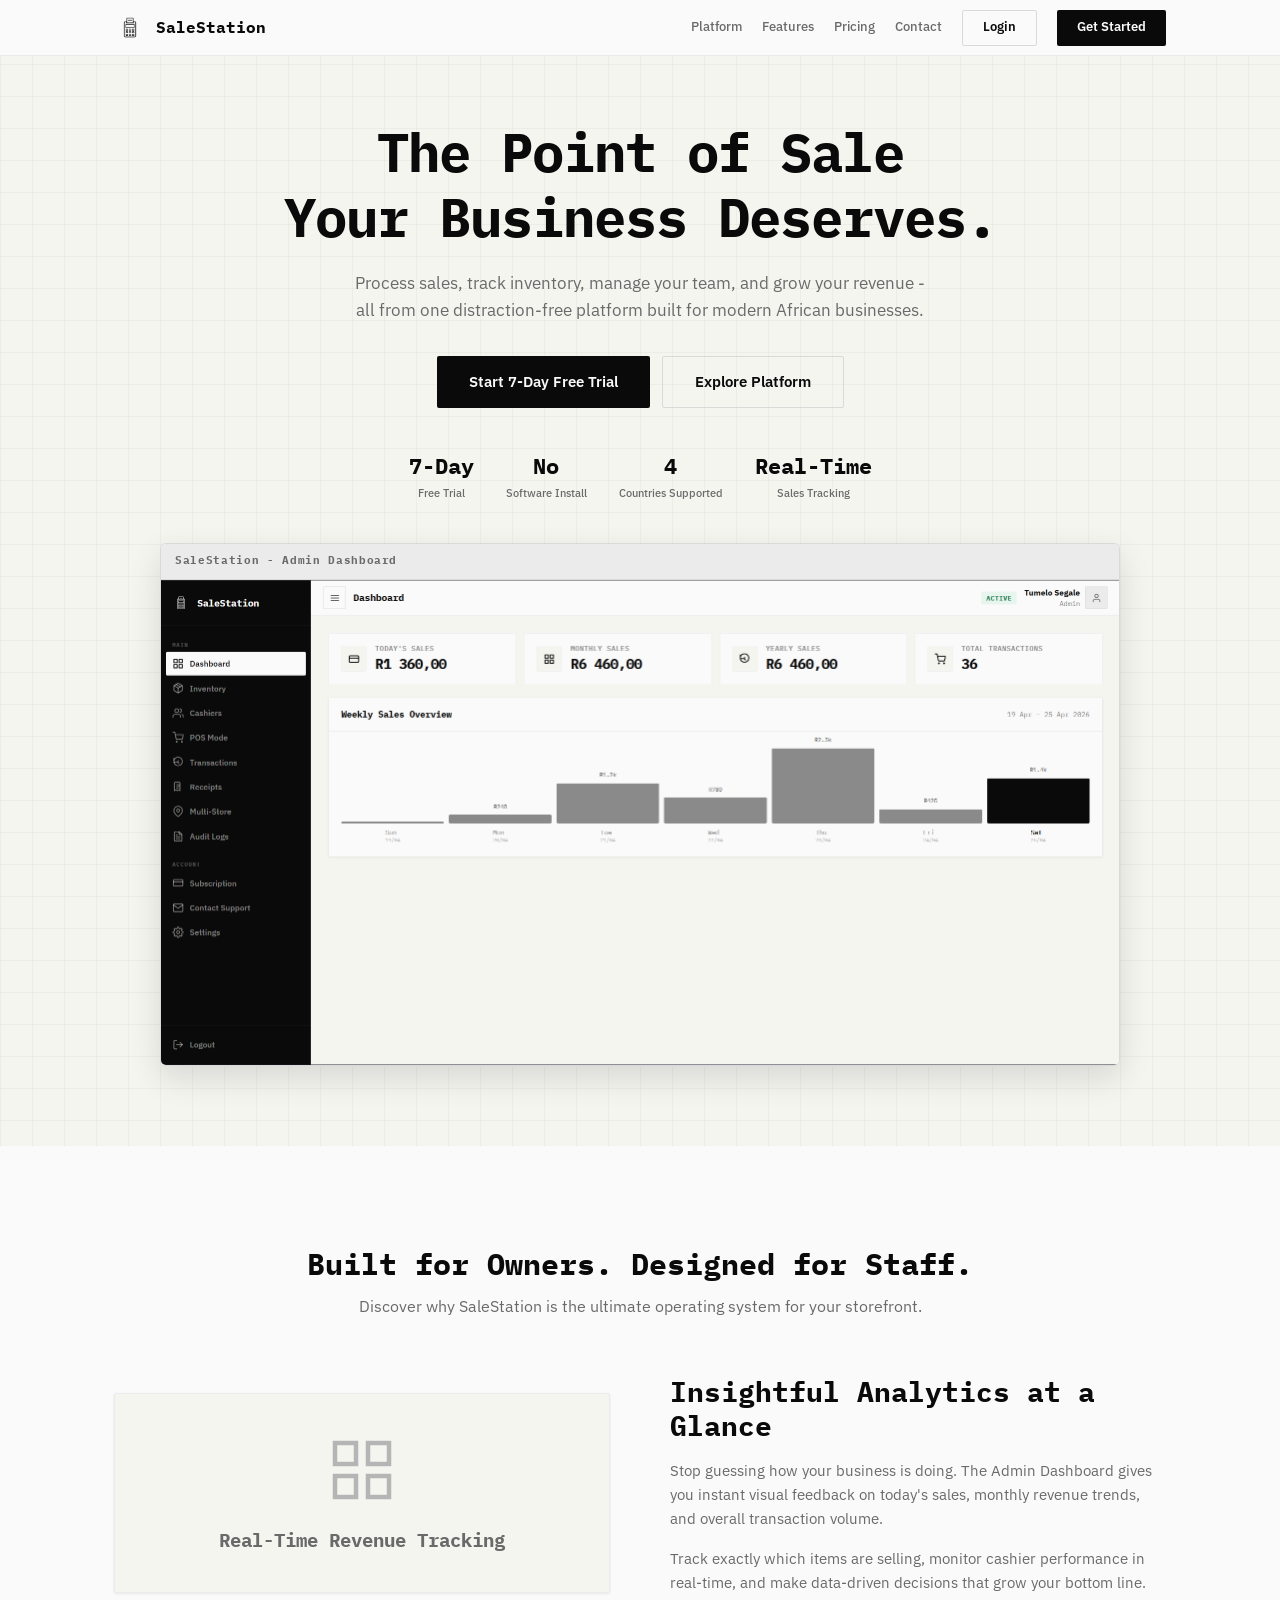
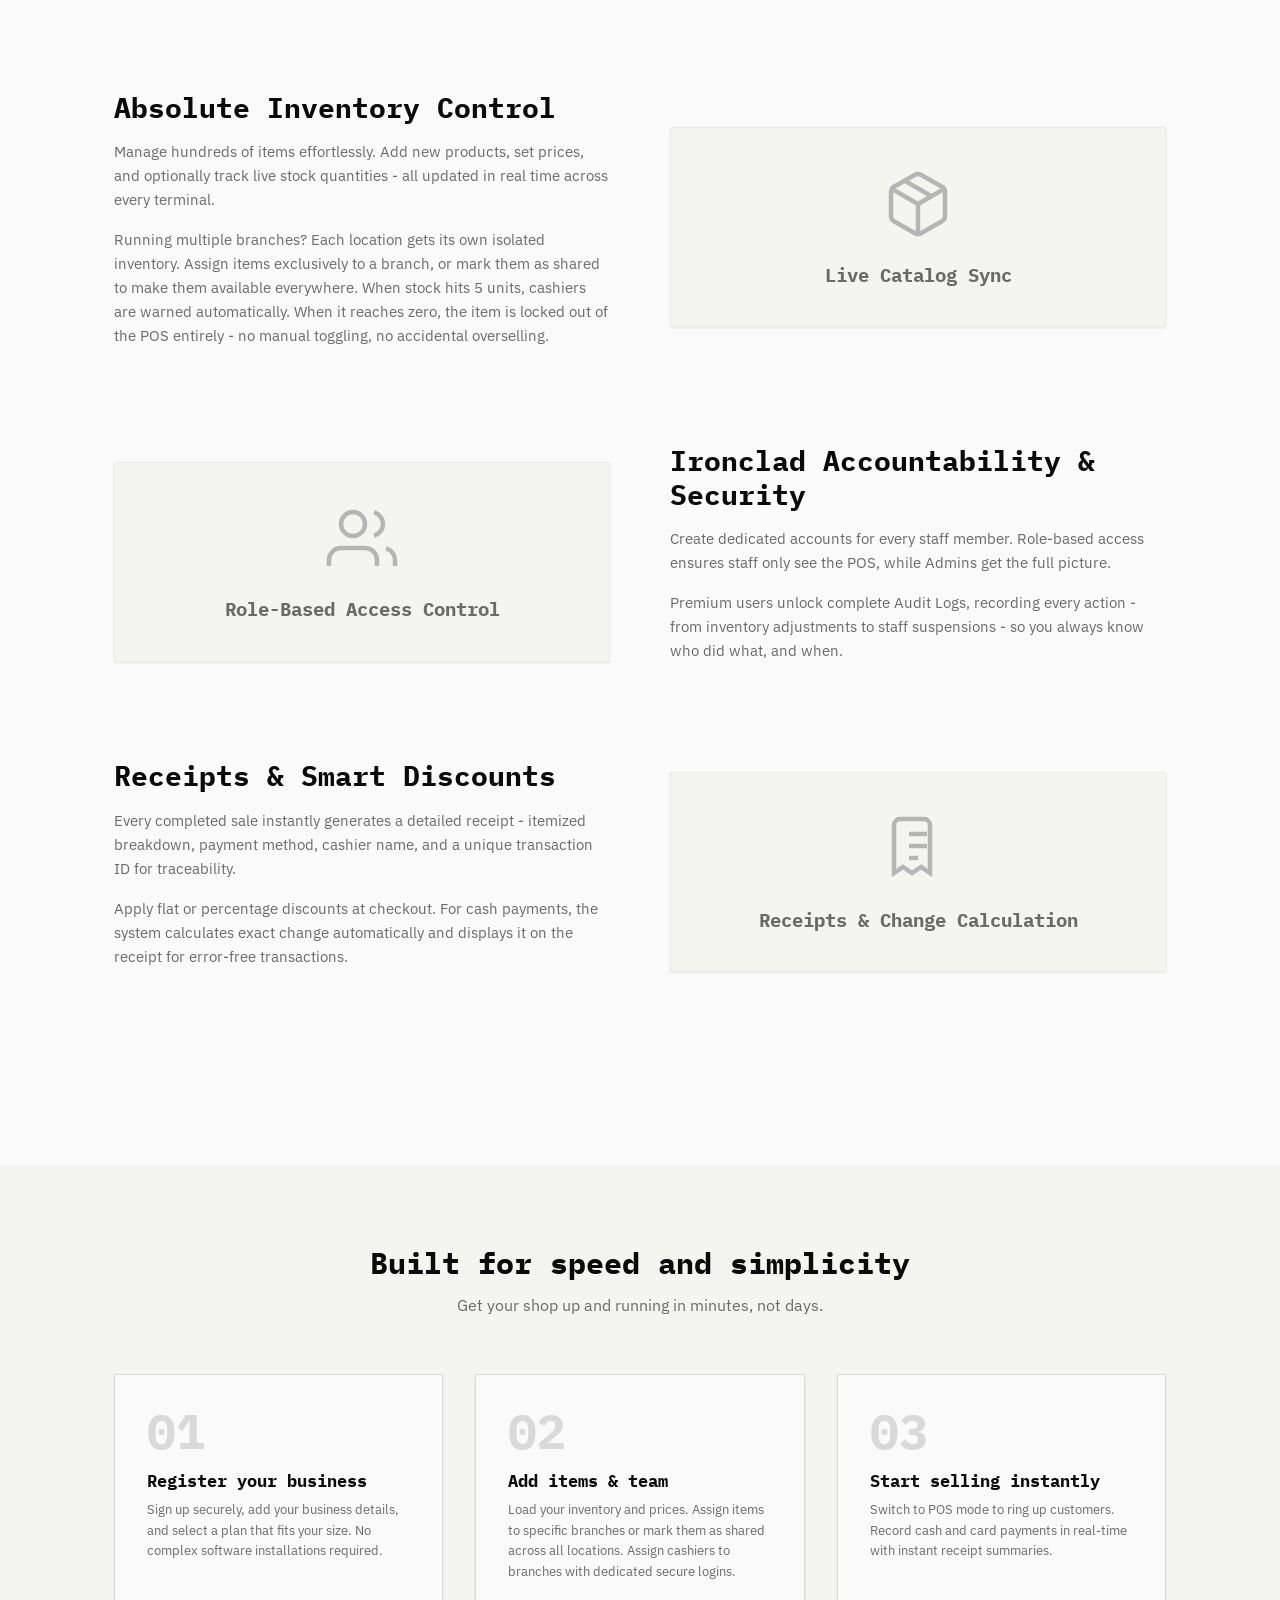
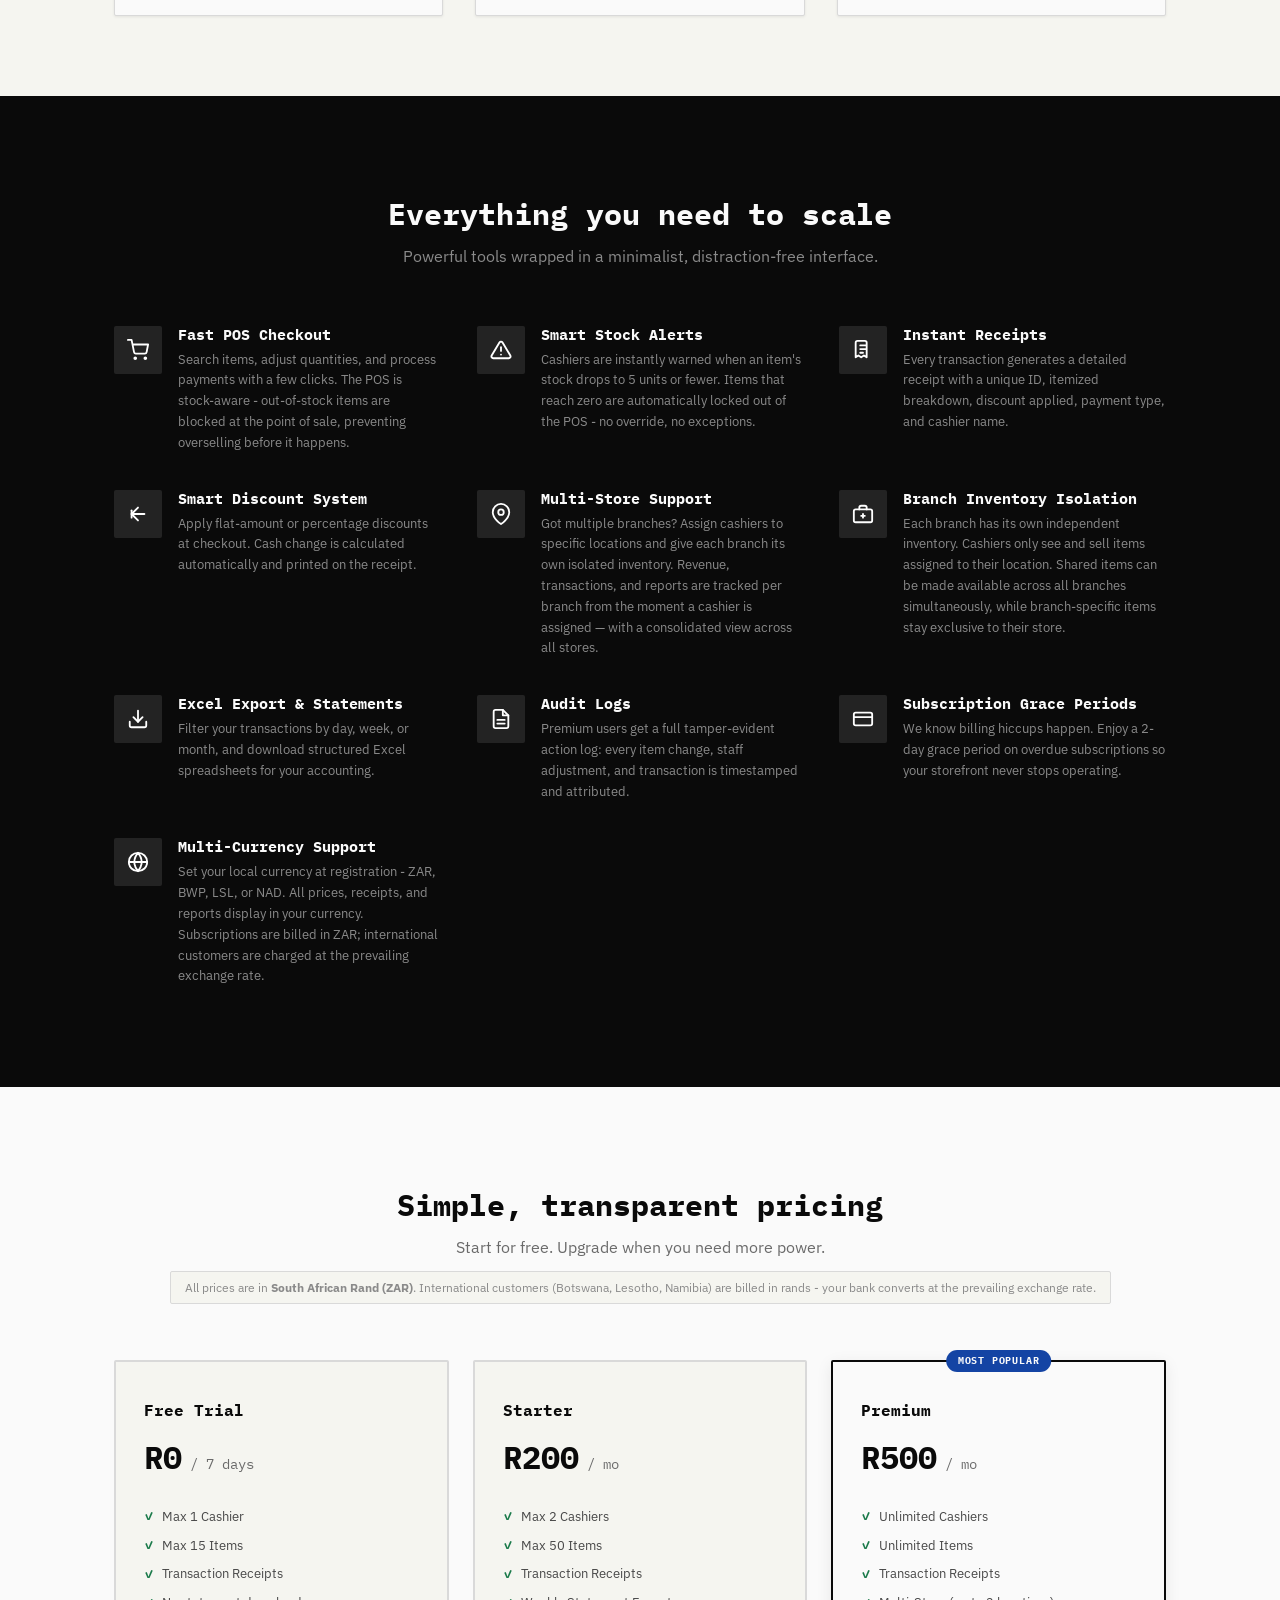
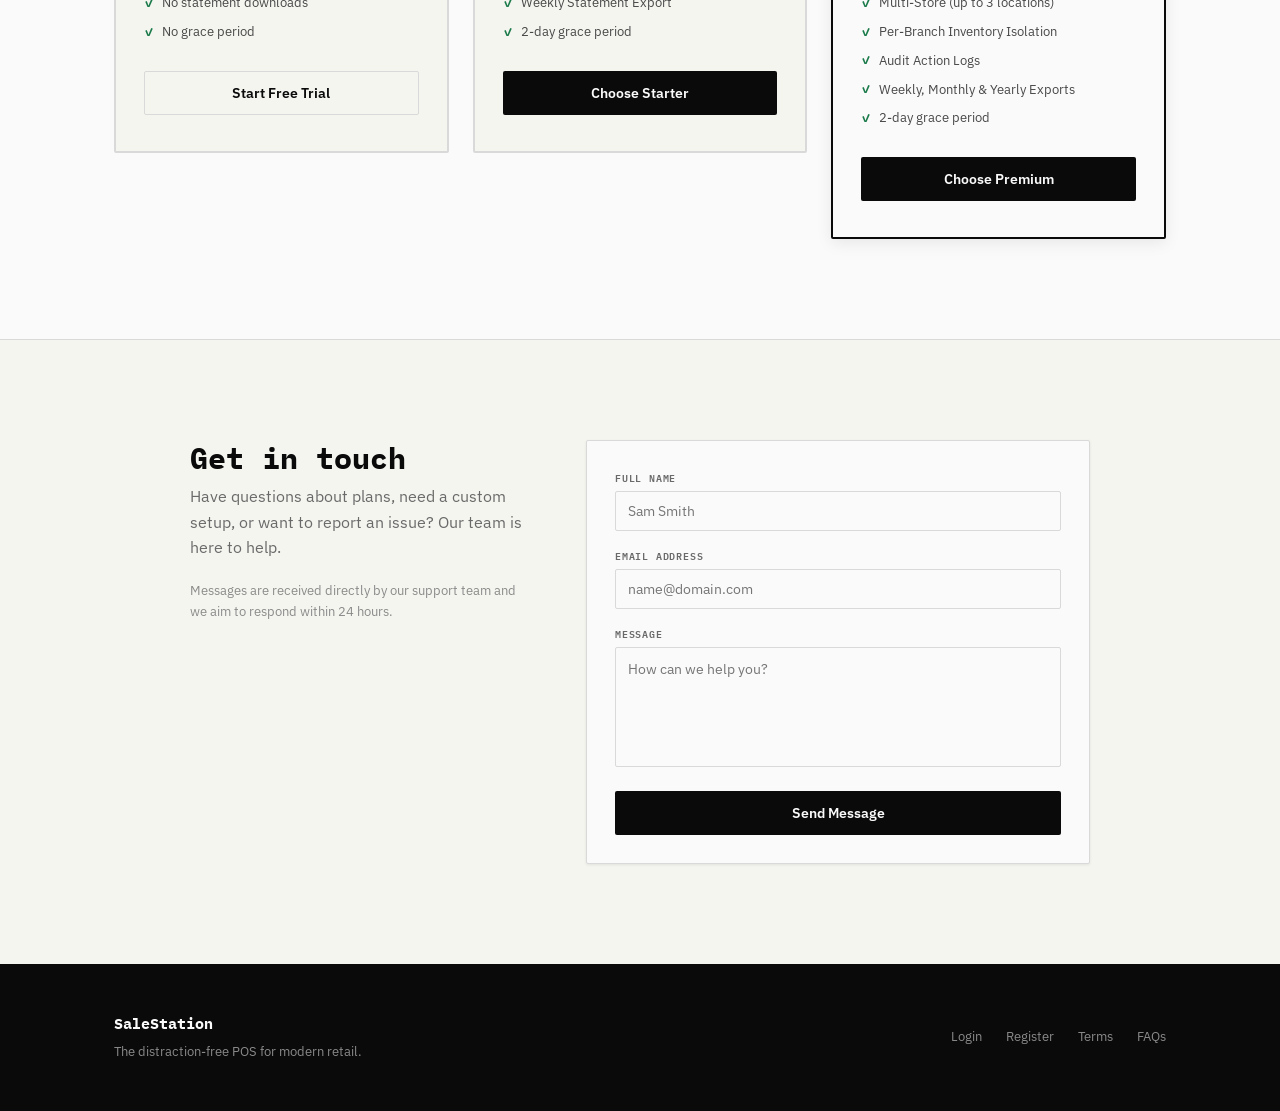
==== index.html @ b6226a28 "updated the landing page" ====
<!DOCTYPE html>
<html lang="en">

<head>
    <meta charset="UTF-8">
    <meta name="viewport" content="width=device-width, initial-scale=1.0">
    <title>SaleStation | Smart Point of Sale System for Modern African Businesses</title>
    <meta name="description"
        content="SaleStation is a modern, cloud-ready Point of Sale (POS) system built for South Africa, Botswana, Lesotho, and Namibia. Manage inventory, cashiers, sales, and subscriptions - all in one place.">
    <meta name="keywords"
        content="POS system South Africa, point of sale Botswana, retail software Lesotho, Namibia POS, SaleStation, inventory management, cashier management, African POS, small business POS">
    <meta name="robots" content="index, follow">
    <meta name="author" content="SaleStation">
    <link rel="canonical" href="https://salestation.co.za/">
    <!-- Open Graph -->
    <meta property="og:type" content="website">
    <meta property="og:title" content="SaleStation | Smart POS for Modern African Businesses">
    <meta property="og:description"
        content="Modern Point of Sale system for South Africa, Botswana, Lesotho & Namibia. Manage sales, inventory and cashiers effortlessly.">
    <meta property="og:url" content="https://salestation.co.za/">
    <meta property="og:site_name" content="SaleStation">
    <!-- Twitter Card -->
    <meta name="twitter:card" content="summary_large_image">
    <meta name="twitter:title" content="SaleStation | Smart POS for Modern African Businesses">
    <meta name="twitter:description"
        content="Modern Point of Sale system for South Africa, Botswana, Lesotho & Namibia.">
    <!-- Schema.org JSON-LD -->
    <script type="application/ld+json">
    {
      "@context": "https://schema.org",
      "@type": "SoftwareApplication",
      "name": "SaleStation",
      "description": "Modern Point of Sale system for businesses in South Africa, Botswana, Lesotho, and Namibia.",
      "applicationCategory": "BusinessApplication",
      "operatingSystem": "Web",
      "url": "https://salestation.co.za",
      "offers": [
        {"@type": "Offer", "name": "Free Trial", "price": "0", "priceCurrency": "ZAR"},
        {"@type": "Offer", "name": "Starter", "price": "200", "priceCurrency": "ZAR"},
        {"@type": "Offer", "name": "Premium", "price": "500", "priceCurrency": "ZAR"}
      ]
    }
    </script>
    <script type="application/ld+json">
    {
      "@context": "https://schema.org",
      "@type": "FAQPage",
      "mainEntity": [
        {"@type":"Question","name":"What is SaleStation?","acceptedAnswer":{"@type":"Answer","text":"SaleStation is a cloud-ready Point of Sale (POS) and business management platform built for businesses in South Africa, Botswana, Lesotho, and Namibia."}},
        {"@type":"Question","name":"Is there a free trial?","acceptedAnswer":{"@type":"Answer","text":"Yes. Every new business gets a 7-day free trial with no credit card required, with access to core POS features."}},
        {"@type":"Question","name":"What plans are available?","acceptedAnswer":{"@type":"Answer","text":"SaleStation offers a free 7-day Trial, a Starter plan at R200/month, and a Premium plan at R500/month. All billed in ZAR."}},
        {"@type":"Question","name":"What currencies are supported?","acceptedAnswer":{"@type":"Answer","text":"SaleStation supports ZAR (South Africa), BWP (Botswana), LSL (Lesotho), and NAD (Namibia) for displaying prices. All billing is in ZAR."}},
        {"@type":"Question","name":"Does SaleStation support multiple store locations?","acceptedAnswer":{"@type":"Answer","text":"Yes. The Premium plan supports up to 3 store locations. Each branch has its own isolated inventory and cashiers only see items assigned to their location. Revenue is tracked per branch from the date of cashier assignment."}},
        {"@type":"Question","name":"When can I renew my subscription?","acceptedAnswer":{"@type":"Answer","text":"The Renew button becomes available in the final 2 days of your billing cycle. Paid plans include a 2-day grace period after expiry before access is suspended."}},
        {"@type":"Question","name":"Can I cancel my subscription?","acceptedAnswer":{"@type":"Answer","text":"Yes, you can cancel at any time from your admin dashboard. You retain access until the end of your current billing period."}}
      ]
    }
    </script>
    <link rel="preconnect" href="https://fonts.googleapis.com">
    <link rel="shortcut icon" href="./icon.ico" type="image/x-icon">
    <link
        href="https://fonts.googleapis.com/css2?family=IBM+Plex+Mono:wght@400;500;600;700&family=IBM+Plex+Sans:wght@300;400;500;600;700&display=swap"
        rel="stylesheet">
    <style>
        *,
        *::before,
        *::after {
            box-sizing: border-box;
            margin: 0;
            padding: 0;
        }

        :root {
            --black: #0a0a0a;
            --white: #fafafa;
            --gray-50: #f5f5f0;
            --gray-100: #ebebeb;
            --gray-200: #d9d9d9;
            --gray-300: #b5b5b5;
            --gray-400: #8a8a8a;
            --gray-500: #6a6a6a;
            --gray-600: #484848;
            --gray-800: #1f1f1f;
            --gray-900: #141414;
            --green: #1a7a4a;
            --blue: #1444a4;
            --blue-bg: #e8eefa;
            --accent: #d4a017;
            --red: #c1121f;
            --radius: 2px;
            --font-main: 'IBM Plex Sans', sans-serif;
            --font-mono: 'IBM Plex Mono', monospace;
            --shadow-sm: 0 1px 3px rgba(0, 0, 0, .08);
            --shadow-md: 0 4px 16px rgba(0, 0, 0, .08);
            --shadow-lg: 0 12px 32px rgba(0, 0, 0, .12);
            --sidebar-width: 240px;
        }

        body {
            font-family: var(--font-main);
            background: var(--white);
            color: var(--black);
            line-height: 1.6;
            -webkit-font-smoothing: antialiased;
            scroll-behavior: smooth;
        }

        .container {
            width: 100%;
            max-width: 1100px;
            margin: 0 auto;
            padding: 0 24px;
        }

        h1,
        h2,
        h3 {
            font-family: var(--font-mono);
            font-weight: 700;
            line-height: 1.2;
        }

        .text-muted {
            color: var(--gray-500);
        }

        .text-center {
            text-align: center;
        }

        /* BUTTONS */
        .btn {
            display: inline-flex;
            align-items: center;
            justify-content: center;
            gap: 8px;
            padding: 0 20px;
            height: 44px;
            border-radius: var(--radius);
            font-family: var(--font-main);
            font-size: 14px;
            font-weight: 600;
            cursor: pointer;
            border: none;
            transition: all .2s;
            text-decoration: none;
            white-space: nowrap;
        }

        .btn-primary {
            background: var(--black);
            color: var(--white);
        }

        .btn-primary:hover {
            background: var(--gray-800);
        }

        .btn-outline {
            background: transparent;
            color: var(--black);
            border: 1px solid var(--gray-200);
        }

        .btn-outline:hover {
            border-color: var(--black);
            background: var(--gray-50);
        }

        .btn-lg {
            height: 52px;
            padding: 0 32px;
            font-size: 15px;
        }

        .btn-full {
            width: 100%;
        }

        /* ── NAVBAR ── */
        header {
            position: fixed;
            top: 0;
            left: 0;
            right: 0;
            height: 56px;
            background: rgba(250, 250, 250, .95);
            backdrop-filter: blur(8px);
            border-bottom: 1px solid var(--gray-100);
            z-index: 300;
            display: flex;
            align-items: center;
        }

        .nav-inner {
            display: flex;
            justify-content: space-between;
            align-items: center;
            width: 100%;
        }

        .logo {
            display: flex;
            align-items: center;
            gap: 10px;
            font-family: var(--font-mono);
            font-weight: 700;
            font-size: 16px;
            text-decoration: none;
            color: var(--black);
        }

        .logo-icon {
            width: 32px;
            height: 32px;
            border-radius: var(--radius);
            display: flex;
            align-items: center;
            justify-content: center;
        }

        .nav-links a.nav-link.active {
            color: var(--black);
            font-weight: 600;
        }

        /* Desktop nav links */
        .nav-links {
            display: flex;
            gap: 20px;
            align-items: center;
        }

        .nav-links a.nav-link {
            color: var(--gray-500);
            text-decoration: none;
            font-size: 13px;
            font-weight: 500;
            transition: color 0.2s;
        }

        .nav-links a.nav-link:hover {
            color: var(--black);
        }

        /* Hamburger button - always visible on mobile */
        .hamburger-btn {
            display: none;
            align-items: center;
            justify-content: center;
            width: 36px;
            height: 36px;
            background: none;
            border: 1px solid var(--gray-200);
            border-radius: var(--radius);
            cursor: pointer;
            color: var(--gray-600);
            transition: all .15s;
        }

        .hamburger-btn:hover {
            background: var(--gray-100);
            color: var(--black);
        }

        @media (max-width: 768px) {
            .hamburger-btn {
                display: flex;
            }

            .nav-links .hide-mobile {
                display: none;
            }
        }

        /* ── MOBILE SIDEBAR ── */
        #sidebar-overlay {
            display: none;
            position: fixed;
            inset: 0;
            background: rgba(0, 0, 0, .5);
            z-index: 399;
        }

        #sidebar-overlay.open {
            display: block;
        }

        #mobile-sidebar {
            position: fixed;
            top: 0;
            left: 0;
            bottom: 0;
            width: var(--sidebar-width);
            background: var(--black);
            color: var(--white);
            z-index: 400;
            display: flex;
            flex-direction: column;
            transform: translateX(-100%);
            transition: transform .25s ease;
        }

        #mobile-sidebar.open {
            transform: translateX(0);
        }

        .sidebar-logo {
            display: flex;
            align-items: center;
            justify-content: space-between;
            padding: 20px 16px;
            border-bottom: 1px solid rgba(255, 255, 255, .07);
        }

        .sidebar-logo-inner {
            display: flex;
            align-items: center;
            gap: 10px;
        }

        .sidebar-logo-icon {
            width: 32px;
            height: 32px;
            border-radius: var(--radius);
            display: flex;
            align-items: center;
            justify-content: center;
            flex-shrink: 0;
        }

        .sidebar-logo-text {
            font-family: var(--font-mono);
            font-size: 15px;
            font-weight: 700;
            color: var(--white);
        }

        .sidebar-close-btn {
            background: none;
            border: none;
            color: rgba(255, 255, 255, .5);
            cursor: pointer;
            padding: 4px;
            border-radius: var(--radius);
            display: flex;
        }

        .sidebar-close-btn:hover {
            color: var(--white);
            background: rgba(255, 255, 255, .1);
        }

        .sidebar-nav {
            flex: 1;
            padding: 12px 8px;
            overflow-y: auto;
        }

        .nav-section-label {
            font-size: 9px;
            font-weight: 700;
            text-transform: uppercase;
            letter-spacing: .12em;
            color: rgba(255, 255, 255, .25);
            font-family: var(--font-mono);
            padding: 12px 10px 4px;
        }

        .sidebar-nav-item {
            display: flex;
            align-items: center;
            gap: 10px;
            padding: 10px 10px;
            border-radius: var(--radius);
            cursor: pointer;
            color: rgba(255, 255, 255, .55);
            transition: all .15s;
            margin-bottom: 2px;
            text-decoration: none;
            font-size: 13px;
            font-weight: 500;
        }

        .sidebar-nav-item:hover {
            background: rgba(255, 255, 255, .07);
            color: rgba(255, 255, 255, .9);
        }

        .sidebar-nav-item.active {
            background: var(--white);
            color: var(--black);
            font-weight: 600;
        }

        .sidebar-nav-item svg {
            min-width: 18px;
        }

        .sidebar-footer {
            padding: 16px;
            border-top: 1px solid rgba(255, 255, 255, .07);
        }

        .sidebar-footer .btn {
            width: 100%;
            justify-content: center;
        }

        /* ── HERO ── */
        .hero {
            padding: 120px 0 80px;
            text-align: center;
            background: var(--gray-50);
            background-image: linear-gradient(rgba(0, 0, 0, .03) 1px, transparent 1px), linear-gradient(90deg, rgba(0, 0, 0, .03) 1px, transparent 1px);
            background-size: 32px 32px;
        }

        .hero h1 {
            font-size: clamp(32px, 5vw, 54px);
            margin-bottom: 20px;
            letter-spacing: -1px;
        }

        .hero p {
            font-size: 17px;
            color: var(--gray-500);
            max-width: 580px;
            margin: 0 auto 32px;
        }

        .hero-cta {
            display: flex;
            justify-content: center;
            gap: 12px;
            flex-wrap: wrap;
        }

        /* DASHBOARD SCREENSHOT in hero */
        .hero-mockup {
            margin-top: 56px;
            max-width: 960px;
            margin-left: auto;
            margin-right: auto;
            border-radius: 6px;
            border: 1px solid var(--gray-200);
            box-shadow: var(--shadow-lg);
            background: var(--white);
            overflow: hidden;
        }

        .mockup-header {
            height: 36px;
            background: var(--gray-100);
            border-bottom: 1px solid var(--gray-200);
            display: flex;
            align-items: center;
            padding: 0 14px;
            gap: 6px;
        }

        .hero-mockup img {
            width: 100%;
            display: block;
            object-fit: cover;
        }

        /* ── OVERVIEW ── */
        .overview {
            padding: 100px 0;
            background: var(--white);
        }

        .section-header {
            text-align: center;
            margin-bottom: 56px;
        }

        .section-header h2 {
            font-size: 30px;
            margin-bottom: 12px;
        }

        .overview-grid {
            display: grid;
            grid-template-columns: 1fr 1fr;
            gap: 60px;
            align-items: center;
            margin-bottom: 80px;
        }

        .overview-grid:nth-child(even) {
            direction: rtl;
        }

        .overview-grid:nth-child(even)>* {
            direction: ltr;
        }

        .overview-text h2 {
            font-size: 28px;
            margin-bottom: 16px;
        }

        .overview-text p {
            font-size: 15px;
            color: var(--gray-500);
            margin-bottom: 16px;
        }

        .overview-image {
            background: var(--gray-50);
            border: 1px solid var(--gray-100);
            border-radius: var(--radius);
            padding: 40px;
            text-align: center;
            box-shadow: var(--shadow-sm);
        }

        @media (max-width: 768px) {
            .overview-grid {
                grid-template-columns: 1fr;
                gap: 32px;
            }

            .overview-grid:nth-child(even) {
                direction: ltr;
            }
        }

        /* ── STEPS ── */
        .steps {
            padding: 80px 0;
            background: var(--gray-50);
        }

        .steps-grid {
            display: grid;
            grid-template-columns: repeat(auto-fit, minmax(280px, 1fr));
            gap: 32px;
        }

        .step-card {
            padding: 32px;
            border: 1px solid var(--gray-200);
            border-radius: var(--radius);
            background: var(--white);
            box-shadow: var(--shadow-sm);
        }

        .step-number {
            font-family: var(--font-mono);
            font-size: 48px;
            font-weight: 700;
            color: var(--gray-200);
            margin-bottom: 16px;
            line-height: 1;
        }

        .step-card h3 {
            font-size: 17px;
            margin-bottom: 8px;
        }

        .step-card p {
            font-size: 13px;
            color: var(--gray-500);
        }

        /* ── FEATURES ── */
        .features {
            padding: 100px 0;
            background: var(--black);
            color: var(--white);
        }

        .features .section-header h2 {
            color: var(--white);
        }

        .features .text-muted {
            color: var(--gray-400);
        }

        .feature-grid {
            display: grid;
            grid-template-columns: repeat(auto-fit, minmax(260px, 1fr));
            gap: 36px;
        }

        .feature-item {
            display: flex;
            gap: 16px;
        }

        .feature-icon {
            width: 48px;
            height: 48px;
            background: rgba(255, 255, 255, .1);
            border-radius: var(--radius);
            display: flex;
            align-items: center;
            justify-content: center;
            flex-shrink: 0;
        }

        .feature-item h3 {
            font-size: 15px;
            margin-bottom: 6px;
        }

        .feature-item p {
            font-size: 13px;
            color: var(--gray-400);
        }

        /* ── PRICING ── */
        .pricing {
            padding: 100px 0;
            background: var(--white);
        }

        .pricing-grid {
            display: grid;
            grid-template-columns: repeat(auto-fit, minmax(280px, 1fr));
            gap: 24px;
            align-items: start;
            margin-top: 48px;
        }

        .plan-card {
            background: var(--gray-50);
            border: 2px solid var(--gray-200);
            border-radius: var(--radius);
            padding: 36px 28px;
            transition: border-color .2s;
            position: relative;
        }

        .plan-card:hover {
            border-color: var(--black);
        }

        .plan-card.popular {
            border-color: var(--black);
            box-shadow: var(--shadow-md);
            background: var(--white);
        }

        .popular-badge {
            position: absolute;
            top: -12px;
            left: 50%;
            transform: translateX(-50%);
            background: var(--blue);
            color: var(--white);
            font-size: 10px;
            font-family: var(--font-mono);
            font-weight: 700;
            text-transform: uppercase;
            padding: 3px 12px;
            border-radius: 20px;
            letter-spacing: .08em;
        }

        .plan-name {
            font-family: var(--font-mono);
            font-size: 16px;
            font-weight: 700;
            margin-bottom: 8px;
        }

        .plan-price {
            font-size: 32px;
            font-weight: 800;
            font-family: var(--font-mono);
            margin-bottom: 20px;
        }

        .plan-price span {
            font-size: 14px;
            font-weight: 400;
            color: var(--gray-500);
        }

        .plan-features {
            list-style: none;
            margin-bottom: 24px;
        }

        .plan-features li {
            display: flex;
            align-items: center;
            gap: 8px;
            font-size: 13px;
            color: var(--gray-600);
            padding: 4px 0;
        }

        .plan-features li:last-child {
            border-bottom: none;
        }

        .plan-features li::before {
            content: '✓';
            color: var(--green);
            font-weight: 700;
            font-size: 11px;
        }

        /* ── CONTACT ── */
        .contact {
            padding: 100px 0;
            background: var(--gray-50);
            border-top: 1px solid var(--gray-200);
        }

        .contact-wrapper {
            display: grid;
            grid-template-columns: 1fr 1.5fr;
            gap: 60px;
            max-width: 900px;
            margin: 0 auto;
        }

        @media (max-width: 768px) {
            .contact-wrapper {
                grid-template-columns: 1fr;
                gap: 40px;
            }
        }

        .contact-info h2 {
            font-size: 30px;
            margin-bottom: 8px;
        }

        .contact-info p {
            color: var(--gray-500);
            margin-bottom: 20px;
        }

        .contact-form-card {
            background: var(--white);
            border: 1px solid var(--gray-200);
            border-radius: var(--radius);
            padding: 28px;
            box-shadow: var(--shadow-sm);
        }

        .form-group {
            margin-bottom: 16px;
        }

        .form-label {
            display: block;
            font-size: 10px;
            font-weight: 600;
            text-transform: uppercase;
            letter-spacing: .08em;
            color: var(--gray-500);
            margin-bottom: 6px;
            font-family: var(--font-mono);
        }

        .form-input,
        .form-textarea {
            width: 100%;
            padding: 0 12px;
            border: 1px solid var(--gray-200);
            border-radius: var(--radius);
            font-family: var(--font-main);
            font-size: 14px;
            outline: none;
            transition: border-color .15s;
            background: var(--white);
            color: var(--black);
        }

        .form-input {
            height: 40px;
        }

        .form-textarea {
            padding: 12px;
            height: 120px;
            resize: none;
        }

        .form-input:focus,
        .form-textarea:focus {
            border-color: var(--black);
            box-shadow: 0 0 0 2px rgba(10, 10, 10, .06);
        }

        .form-input.invalid,
        .form-textarea.invalid {
            border-color: var(--red);
        }

        /* Toast */
        #toast-container {
            position: fixed;
            bottom: 24px;
            right: 24px;
            z-index: 9999;
            display: flex;
            flex-direction: column;
            gap: 8px;
        }

        .toast {
            background: var(--black);
            color: var(--white);
            padding: 12px 18px;
            border-radius: var(--radius);
            font-size: 13px;
            font-weight: 500;
            box-shadow: var(--shadow-md);
            max-width: 300px;
            animation: toastIn .25s ease;
        }

        .toast.toast-success {
            background: var(--green);
        }

        .toast.toast-error {
            background: var(--red);
        }

        @keyframes toastIn {
            from {
                opacity: 0;
                transform: translateY(10px);
            }

            to {
                opacity: 1;
                transform: translateY(0);
            }
        }

        /* ── FOOTER ── */
        footer {
            background: var(--black);
            color: var(--gray-400);
            padding: 48px 0;
            font-size: 13px;
        }

        .footer-inner {
            display: flex;
            justify-content: space-between;
            align-items: center;
            flex-wrap: wrap;
            gap: 20px;
        }

        .footer-logo {
            font-family: var(--font-mono);
            font-weight: 700;
            color: var(--white);
            font-size: 15px;
        }

        /* Utilities */
        .mb-20 {
            margin-bottom: 20px;
        }

        /* ── TERMS & CONDITIONS MODAL ── */
        #tc-modal-overlay {
            display: none;
            position: fixed;
            inset: 0;
            background: rgba(0, 0, 0, .6);
            z-index: 9000;
            align-items: center;
            justify-content: center;
            padding: 16px;
        }

        #tc-modal-overlay.open {
            display: flex;
        }

        #tc-modal {
            background: var(--white);
            border-radius: 4px;
            width: 100%;
            max-width: 680px;
            max-height: 85vh;
            display: flex;
            flex-direction: column;
            box-shadow: 0 24px 64px rgba(0, 0, 0, .2);
            border: 1px solid var(--gray-200);
        }

        .tc-modal-header {
            display: flex;
            align-items: center;
            justify-content: space-between;
            padding: 20px 24px;
            border-bottom: 1px solid var(--gray-100);
            flex-shrink: 0;
        }

        .tc-modal-header h3 {
            font-family: var(--font-mono);
            font-size: 16px;
            font-weight: 700;
        }

        .tc-modal-close {
            background: none;
            border: 1px solid var(--gray-200);
            border-radius: var(--radius);
            width: 32px;
            height: 32px;
            display: flex;
            align-items: center;
            justify-content: center;
            cursor: pointer;
            color: var(--gray-500);
            transition: all .15s;
        }

        .tc-modal-close:hover {
            background: var(--gray-100);
            color: var(--black);
        }

        .tc-modal-body {
            overflow-y: auto;
            padding: 24px;
            flex: 1;
        }

        .tc-modal-body h4 {
            font-family: var(--font-mono);
            font-size: 13px;
            font-weight: 700;
            text-transform: uppercase;
            letter-spacing: .06em;
            color: var(--black);
            margin-top: 24px;
            margin-bottom: 8px;
        }

        .tc-modal-body h4:first-child {
            margin-top: 0;
        }

        .tc-modal-body p {
            font-size: 13px;
            color: var(--gray-600);
            line-height: 1.7;
            margin-bottom: 8px;
        }

        .tc-modal-body ul {
            margin: 0 0 8px 16px;
        }

        .tc-modal-body ul li {
            font-size: 13px;
            color: var(--gray-600);
            line-height: 1.7;
            margin-bottom: 4px;
        }

        .tc-modal-footer {
            padding: 16px 24px;
            border-top: 1px solid var(--gray-100);
            flex-shrink: 0;
        }

        /* ── FAQ MODAL ── */
        #faq-modal-overlay {
            display: none;
            position: fixed;
            inset: 0;
            background: rgba(0, 0, 0, .6);
            z-index: 9000;
            align-items: center;
            justify-content: center;
            padding: 16px;
        }

        #faq-modal-overlay.open {
            display: flex;
        }

        #faq-modal {
            background: var(--white);
            border-radius: 4px;
            width: 100%;
            max-width: 700px;
            max-height: 88vh;
            display: flex;
            flex-direction: column;
            box-shadow: 0 24px 64px rgba(0, 0, 0, .2);
            border: 1px solid var(--gray-200);
        }

        .faq-modal-header {
            display: flex;
            align-items: center;
            justify-content: space-between;
            padding: 20px 24px;
            border-bottom: 1px solid var(--gray-100);
            flex-shrink: 0;
        }

        .faq-modal-header h3 {
            font-family: var(--font-mono);
            font-size: 16px;
            font-weight: 700;
        }

        .faq-modal-body {
            overflow-y: auto;
            padding: 8px 0;
            flex: 1;
        }

        .faq-item {
            border-bottom: 1px solid var(--gray-100);
        }

        .faq-item:last-child {
            border-bottom: none;
        }

        .faq-question {
            display: flex;
            align-items: center;
            justify-content: space-between;
            gap: 16px;
            padding: 16px 24px;
            cursor: pointer;
            font-size: 13px;
            font-weight: 600;
            font-family: var(--font-mono);
            color: var(--black);
            user-select: none;
            transition: background .12s;
        }

        .faq-question:hover {
            background: var(--gray-50);
        }

        .faq-chevron {
            flex-shrink: 0;
            width: 16px;
            height: 16px;
            color: var(--gray-400);
            transition: transform .2s ease;
        }

        .faq-item.open .faq-chevron {
            transform: rotate(180deg);
        }

        .faq-answer {
            display: none;
            padding: 0 24px 16px;
            font-size: 13px;
            color: var(--gray-600);
            line-height: 1.7;
        }

        .faq-answer a {
            color: var(--black);
            font-weight: 600;
        }

        .faq-item.open .faq-answer {
            display: block;
        }

        .faq-modal-footer {
            padding: 16px 24px;
            border-top: 1px solid var(--gray-100);
            flex-shrink: 0;
        }

        /* ── MOBILE RESPONSIVE IMPROVEMENTS ── */
        @media (max-width: 480px) {
            .hero {
                padding: 96px 0 60px;
            }

            .hero p {
                font-size: 15px;
            }

            .overview {
                padding: 64px 0;
            }

            .steps {
                padding: 56px 0;
            }

            .features {
                padding: 64px 0;
            }

            .pricing {
                padding: 64px 0;
            }

            .contact {
                padding: 64px 0;
            }

            .section-header {
                margin-bottom: 36px;
            }

            .section-header h2 {
                font-size: 24px;
            }

            .overview-image {
                padding: 24px 16px;
            }

            .plan-card {
                padding: 28px 20px;
            }

            .contact-form-card {
                padding: 20px 16px;
            }

            .footer-inner {
                flex-direction: column;
                align-items: flex-start;
                gap: 16px;
            }

            .footer-inner>div:last-child {
                flex-wrap: wrap;
                gap: 16px;
            }

            .btn-lg {
                height: 48px;
                padding: 0 24px;
                font-size: 14px;
            }
        }

        @media (max-width: 768px) {
            .hero {
                padding-top: 88px;
            }

            .pricing-grid {
                grid-template-columns: 1fr;
                max-width: 400px;
                margin-left: auto;
                margin-right: auto;
            }

            .feature-grid {
                grid-template-columns: 1fr;
                gap: 24px;
            }

            .steps-grid {
                grid-template-columns: 1fr;
                gap: 20px;
            }

            .hero-cta {
                flex-direction: column;
                align-items: center;
            }

            .hero-cta .btn {
                width: 100%;
                max-width: 280px;
            }

            .hero-trust-bar {
                gap: 20px !important;
                padding-top: 24px !important;
            }
        }
    </style>
</head>

<body>

    <!-- MOBILE SIDEBAR OVERLAY -->
    <div id="sidebar-overlay" onclick="closeSidebar()"></div>

    <!-- MOBILE SIDEBAR -->
    <aside id="mobile-sidebar">
        <div class="sidebar-logo">
            <div class="sidebar-logo-inner">
                <div class="sidebar-logo-icon">
                    <img src="Logo-icon.png" alt="SaleStation"
                        style="width:20px;height:20px;object-fit:contain;filter:invert(1)">
                </div>
                <span class="sidebar-logo-text">SaleStation</span>
            </div>
            <button class="sidebar-close-btn" onclick="closeSidebar()">
                <svg width="16" height="16" fill="none" stroke="currentColor" stroke-width="2" stroke-linecap="round"
                    stroke-linejoin="round" viewBox="0 0 24 24">
                    <line x1="18" y1="6" x2="6" y2="18" />
                    <line x1="6" y1="6" x2="18" y2="18" />
                </svg>
            </button>
        </div>
        <nav class="sidebar-nav">
            <div class="nav-section-label">Navigation</div>
            <a href="#platform" id="nav-platform" class="sidebar-nav-item" onclick="closeSidebar()">
                <svg width="16" height="16" fill="none" stroke="currentColor" stroke-width="2" stroke-linecap="round"
                    stroke-linejoin="round" viewBox="0 0 24 24">
                    <rect x="3" y="3" width="7" height="7" />
                    <rect x="14" y="3" width="7" height="7" />
                    <rect x="14" y="14" width="7" height="7" />
                    <rect x="3" y="14" width="7" height="7" />
                </svg>
                Platform
            </a>
            <a href="#features" id="nav-features" class="sidebar-nav-item" onclick="closeSidebar()">
                <svg width="16" height="16" fill="none" stroke="currentColor" stroke-width="2" stroke-linecap="round"
                    stroke-linejoin="round" viewBox="0 0 24 24">
                    <polyline points="22 12 18 12 15 21 9 3 6 12 2 12" />
                </svg>
                Features
            </a>
            <a href="#pricing" id="nav-pricing" class="sidebar-nav-item" onclick="closeSidebar()">
                <svg width="16" height="16" fill="none" stroke="currentColor" stroke-width="2" stroke-linecap="round"
                    stroke-linejoin="round" viewBox="0 0 24 24">
                    <rect x="2" y="5" width="20" height="14" rx="2" />
                    <line x1="2" y1="10" x2="22" y2="10" />
                </svg>
                Pricing
            </a>
            <a href="#contact" id="nav-contact" class="sidebar-nav-item" onclick="closeSidebar()">
                <svg width="16" height="16" fill="none" stroke="currentColor" stroke-width="2" stroke-linecap="round"
                    stroke-linejoin="round" viewBox="0 0 24 24">
                    <path d="M4 4h16c1.1 0 2 .9 2 2v12c0 1.1-.9 2-2 2H4c-1.1 0-2-.9-2-2V6c0-1.1.9-2 2-2z" />
                    <polyline points="22,6 12,13 2,6" />
                </svg>
                Contact
            </a>
        </nav>
        <div class="sidebar-footer">
            <a href="auth.html#register" class="btn btn-primary btn-full">Get Started</a>
        </div>
    </aside>

    <!-- NAVBAR -->
    <header>
        <div class="container nav-inner">
            <a href="#" class="logo">
                <div class="logo-icon">
                    <img src="Logo-icon.png" alt="SaleStation" style="width:22px;height:22px;object-fit:contain">
                </div>
                SaleStation
            </a>
            <div class="nav-links">
                <a href="#platform" id="desk-nav-platform" class="nav-link hide-mobile">Platform</a>
                <a href="#features" id="desk-nav-features" class="nav-link hide-mobile">Features</a>
                <a href="#pricing" id="desk-nav-pricing" class="nav-link hide-mobile">Pricing</a>
                <a href="#contact" id="desk-nav-contact" class="nav-link hide-mobile">Contact</a>
                <a href="auth.html" class="btn btn-outline hide-mobile" style="height:36px;font-size:13px">Login</a>
                <a href="auth.html#register" class="btn btn-primary hide-mobile" style="height:36px;font-size:13px">Get
                    Started</a>
                <button class="hamburger-btn" onclick="openSidebar()" aria-label="Open menu">
                    <svg width="16" height="16" fill="none" stroke="currentColor" stroke-width="2"
                        stroke-linecap="round" stroke-linejoin="round" viewBox="0 0 24 24">
                        <line x1="3" y1="12" x2="21" y2="12" />
                        <line x1="3" y1="6" x2="21" y2="6" />
                        <line x1="3" y1="18" x2="21" y2="18" />
                    </svg>
                </button>
            </div>
        </div>
    </header>

    <!-- HERO -->
    <section class="hero">
        <div class="container">
            <h1>The Point of Sale<br>Your Business Deserves.</h1>
            <p>Process sales, track inventory, manage your team, and grow your revenue - all from one distraction-free
                platform built for modern African businesses.</p>
            <div class="hero-cta">
                <a href="auth.html#register" class="btn btn-primary btn-lg">Start 7-Day Free Trial</a>
                <a href="#platform" class="btn btn-outline btn-lg">Explore Platform</a>
            </div>

            <!-- Trust bar -->
            <div style="display:flex;justify-content:center;gap:32px;flex-wrap:wrap;margin-top:40px;margin-bottom:0">
                <div style="text-align:center">
                    <div style="font-family:var(--font-mono);font-size:22px;font-weight:800;color:var(--black)">7-Day
                    </div>
                    <div style="font-size:11px;color:var(--gray-500);margin-top:2px;font-weight:500">Free Trial</div>
                </div>
                <div style="text-align:center">
                    <div style="font-family:var(--font-mono);font-size:22px;font-weight:800;color:var(--black)">No</div>
                    <div style="font-size:11px;color:var(--gray-500);margin-top:2px;font-weight:500">Software Install
                    </div>
                </div>
                <div style="text-align:center">
                    <div style="font-family:var(--font-mono);font-size:22px;font-weight:800;color:var(--black)">4</div>
                    <div style="font-size:11px;color:var(--gray-500);margin-top:2px;font-weight:500">Countries Supported
                    </div>
                </div>
                <div style="text-align:center">
                    <div style="font-family:var(--font-mono);font-size:22px;font-weight:800;color:var(--black)">
                        Real-Time</div>
                    <div style="font-size:11px;color:var(--gray-500);margin-top:2px;font-weight:500">Sales Tracking
                    </div>
                </div>
            </div>

            <!-- DASHBOARD SCREENSHOT -->
            <div class="hero-mockup" style="margin-top:40px">
                <div class="mockup-header">
                    <span
                        style="font-family:var(--font-mono);font-size:11px;font-weight:700;color:var(--gray-500);letter-spacing:.06em">SaleStation
                        - Admin Dashboard</span>
                </div>
                <img src="admin-dashboard-screenshot.png" alt="SaleStation Admin Dashboard - Weekly Sales Overview"
                    loading="lazy">
            </div>
        </div>
    </section>

    <!-- PLATFORM OVERVIEW -->
    <section id="platform" class="overview">
        <div class="container">
            <div class="section-header">
                <h2>Built for Owners. Designed for Staff.</h2>
                <p class="text-muted">Discover why SaleStation is the ultimate operating system for your storefront.</p>
            </div>

            <div class="overview-grid">
                <div class="overview-text">
                    <h2>Insightful Analytics at a Glance</h2>
                    <p>Stop guessing how your business is doing. The Admin Dashboard gives you instant visual feedback
                        on today's sales, monthly revenue trends, and overall transaction volume.</p>
                    <p>Track exactly which items are selling, monitor cashier performance in real-time, and make
                        data-driven decisions that grow your bottom line.</p>
                </div>
                <div class="overview-image">
                    <svg width="72" height="72" fill="none" stroke="var(--gray-300)" stroke-width="1.5"
                        viewBox="0 0 24 24" style="margin-bottom:16px">
                        <rect x="3" y="3" width="7" height="7" />
                        <rect x="14" y="3" width="7" height="7" />
                        <rect x="14" y="14" width="7" height="7" />
                        <rect x="3" y="14" width="7" height="7" />
                    </svg>
                    <h3 style="color:var(--gray-500)">Real-Time Revenue Tracking</h3>
                </div>
            </div>

            <div class="overview-grid">
                <div class="overview-text">
                    <h2>Absolute Inventory Control</h2>
                    <p>Manage hundreds of items effortlessly. Add new products, set prices, and optionally track live
                        stock quantities - all updated in real time across every terminal.</p>
                    <p>Running multiple branches? Each location gets its own isolated inventory. Assign items
                        exclusively to a branch, or mark them as shared to make them available everywhere. When stock
                        hits 5 units, cashiers are warned automatically. When it reaches zero, the item is locked out
                        of the POS entirely - no manual toggling, no accidental overselling.</p>
                </div>
                <div class="overview-image">
                    <svg width="72" height="72" fill="none" stroke="var(--gray-300)" stroke-width="1.5"
                        viewBox="0 0 24 24" style="margin-bottom:16px">
                        <line x1="16.5" y1="9.4" x2="7.5" y2="4.21" />
                        <path
                            d="M21 16V8a2 2 0 0 0-1-1.73l-7-4a2 2 0 0 0-2 0l-7 4A2 2 0 0 0 3 8v8a2 2 0 0 0 1 1.73l7 4a2 2 0 0 0 2 0l7-4A2 2 0 0 0 21 16z" />
                        <polyline points="3.27 6.96 12 12.01 20.73 6.96" />
                        <line x1="12" y1="22.08" x2="12" y2="12" />
                    </svg>
                    <h3 style="color:var(--gray-500)">Live Catalog Sync</h3>
                </div>
            </div>

            <div class="overview-grid">
                <div class="overview-text">
                    <h2>Ironclad Accountability & Security</h2>
                    <p>Create dedicated accounts for every staff member. Role-based access ensures staff only see the
                        POS, while Admins get the full picture.</p>
                    <p>Premium users unlock complete Audit Logs, recording every action - from inventory adjustments to
                        staff suspensions - so you always know who did what, and when.</p>
                </div>
                <div class="overview-image">
                    <svg width="72" height="72" fill="none" stroke="var(--gray-300)" stroke-width="1.5"
                        viewBox="0 0 24 24" style="margin-bottom:16px">
                        <path d="M17 21v-2a4 4 0 0 0-4-4H5a4 4 0 0 0-4 4v2" />
                        <circle cx="9" cy="7" r="4" />
                        <path d="M23 21v-2a4 4 0 0 0-3-3.87" />
                        <path d="M16 3.13a4 4 0 0 1 0 7.75" />
                    </svg>
                    <h3 style="color:var(--gray-500)">Role-Based Access Control</h3>
                </div>
            </div>

            <div class="overview-grid">
                <div class="overview-text">
                    <h2>Receipts & Smart Discounts</h2>
                    <p>Every completed sale instantly generates a detailed receipt - itemized breakdown, payment method,
                        cashier name, and a unique transaction ID for traceability.</p>
                    <p>Apply flat or percentage discounts at checkout. For cash payments, the system calculates exact
                        change automatically and displays it on the receipt for error-free transactions.</p>
                </div>
                <div class="overview-image">
                    <svg width="72" height="72" fill="none" stroke="var(--gray-300)" stroke-width="1.5"
                        viewBox="0 0 24 24" style="margin-bottom:16px">
                        <path d="M14 2H6a2 2 0 0 0-2 2v16l3-2 3 2 3-2 3 2V4a2 2 0 0 0-2-2z" />
                        <line x1="9" y1="7" x2="15" y2="7" />
                        <line x1="9" y1="11" x2="15" y2="11" />
                        <line x1="9" y1="15" x2="12" y2="15" />
                    </svg>
                    <h3 style="color:var(--gray-500)">Receipts & Change Calculation</h3>
                </div>
            </div>
        </div>
    </section>

    <!-- HOW IT WORKS -->
    <section class="steps">
        <div class="container">
            <div class="section-header">
                <h2>Built for speed and simplicity</h2>
                <p class="text-muted">Get your shop up and running in minutes, not days.</p>
            </div>
            <div class="steps-grid">
                <div class="step-card">
                    <div class="step-number">01</div>
                    <h3>Register your business</h3>
                    <p>Sign up securely, add your business details, and select a plan that fits your size. No complex
                        software installations required.</p>
                </div>
                <div class="step-card">
                    <div class="step-number">02</div>
                    <h3>Add items & team</h3>
                    <p>Load your inventory and prices. Assign items to specific branches or mark them as shared across
                        all locations. Assign cashiers to branches with dedicated secure logins.</p>
                </div>
                <div class="step-card">
                    <div class="step-number">03</div>
                    <h3>Start selling instantly</h3>
                    <p>Switch to POS mode to ring up customers. Record cash and card payments in real-time with instant
                        receipt summaries.</p>
                </div>
            </div>
        </div>
    </section>

    <!-- FEATURES -->
    <section id="features" class="features">
        <div class="container">
            <div class="section-header">
                <h2>Everything you need to scale</h2>
                <p class="text-muted">Powerful tools wrapped in a minimalist, distraction-free interface.</p>
            </div>
            <div class="feature-grid">
                <div class="feature-item">
                    <div class="feature-icon">
                        <svg width="22" height="22" fill="none" stroke="white" stroke-width="2" stroke-linecap="round"
                            stroke-linejoin="round" viewBox="0 0 24 24">
                            <circle cx="9" cy="21" r="1" />
                            <circle cx="20" cy="21" r="1" />
                            <path d="M1 1h4l2.68 13.39a2 2 0 0 0 2 1.61h9.72a2 2 0 0 0 2-1.61L23 6H6" />
                        </svg>
                    </div>
                    <div>
                        <h3>Fast POS Checkout</h3>
                        <p>Search items, adjust quantities, and process payments with a few clicks. The POS is
                            stock-aware - out-of-stock items are blocked at the point of sale, preventing
                            overselling before it happens.</p>
                    </div>
                </div>
                <div class="feature-item">
                    <div class="feature-icon">
                        <svg width="22" height="22" fill="none" stroke="white" stroke-width="2" stroke-linecap="round"
                            stroke-linejoin="round" viewBox="0 0 24 24">
                            <path
                                d="M10.29 3.86L1.82 18a2 2 0 0 0 1.71 3h16.94a2 2 0 0 0 1.71-3L13.71 3.86a2 2 0 0 0-3.42 0z" />
                            <line x1="12" y1="9" x2="12" y2="13" />
                            <line x1="12" y1="17" x2="12.01" y2="17" />
                        </svg>
                    </div>
                    <div>
                        <h3>Smart Stock Alerts</h3>
                        <p>Cashiers are instantly warned when an item's stock drops to 5 units or fewer. Items that
                            reach zero are automatically locked out of the POS - no override, no exceptions.</p>
                    </div>
                </div>
                <div class="feature-item">
                    <div class="feature-icon">
                        <svg width="22" height="22" fill="none" stroke="white" stroke-width="2" stroke-linecap="round"
                            stroke-linejoin="round" viewBox="0 0 24 24">
                            <path d="M14 2H6a2 2 0 0 0-2 2v16l3-2 3 2 3-2 3 2V4a2 2 0 0 0-2-2z" />
                            <line x1="9" y1="7" x2="15" y2="7" />
                            <line x1="9" y1="11" x2="15" y2="11" />
                            <line x1="9" y1="15" x2="12" y2="15" />
                        </svg>
                    </div>
                    <div>
                        <h3>Instant Receipts</h3>
                        <p>Every transaction generates a detailed receipt with a unique ID, itemized breakdown, discount
                            applied, payment type, and cashier name.</p>
                    </div>
                </div>
                <div class="feature-item">
                    <div class="feature-icon">
                        <svg width="22" height="22" fill="none" stroke="white" stroke-width="2" stroke-linecap="round"
                            stroke-linejoin="round" viewBox="0 0 24 24">
                            <line x1="19" y1="12" x2="5" y2="12" />
                            <line x1="5" y1="8" x2="5" y2="16" />
                            <path d="M12 5l-7 7 7 7" />
                        </svg>
                    </div>
                    <div>
                        <h3>Smart Discount System</h3>
                        <p>Apply flat-amount or percentage discounts at checkout. Cash change is calculated
                            automatically and printed on the receipt.</p>
                    </div>
                </div>
                <div class="feature-item">
                    <div class="feature-icon">
                        <svg width="22" height="22" fill="none" stroke="white" stroke-width="2" stroke-linecap="round"
                            stroke-linejoin="round" viewBox="0 0 24 24">
                            <path d="M21 10c0 7-9 13-9 13s-9-6-9-13a9 9 0 0 1 18 0z" />
                            <circle cx="12" cy="10" r="3" />
                        </svg>
                    </div>
                    <div>
                        <h3>Multi-Store Support</h3>
                        <p>Got multiple branches? Assign cashiers to specific locations and give each branch its own
                            isolated inventory. Revenue, transactions, and reports are tracked per branch from the
                            moment a cashier is assigned — with a consolidated view across all stores.</p>
                    </div>
                </div>
                <div class="feature-item">
                    <div class="feature-icon">
                        <svg width="22" height="22" fill="none" stroke="white" stroke-width="2" stroke-linecap="round"
                            stroke-linejoin="round" viewBox="0 0 24 24">
                            <rect x="2" y="7" width="20" height="14" rx="2" />
                            <path d="M16 7V5a2 2 0 0 0-2-2h-4a2 2 0 0 0-2 2v2" />
                            <line x1="12" y1="12" x2="12" y2="16" />
                            <line x1="10" y1="14" x2="14" y2="14" />
                        </svg>
                    </div>
                    <div>
                        <h3>Branch Inventory Isolation</h3>
                        <p>Each branch has its own independent inventory. Cashiers only see and sell items assigned to
                            their location. Shared items can be made available across all branches simultaneously, while
                            branch-specific items stay exclusive to their store.</p>
                    </div>
                </div>
                <div class="feature-item">
                    <div class="feature-icon">
                        <svg width="22" height="22" fill="none" stroke="white" stroke-width="2" stroke-linecap="round"
                            stroke-linejoin="round" viewBox="0 0 24 24">
                            <path d="M21 15v4a2 2 0 0 1-2 2H5a2 2 0 0 1-2-2v-4" />
                            <polyline points="7 10 12 15 17 10" />
                            <line x1="12" y1="15" x2="12" y2="3" />
                        </svg>
                    </div>
                    <div>
                        <h3>Excel Export & Statements</h3>
                        <p>Filter your transactions by day, week, or month, and download structured Excel
                            spreadsheets for your accounting.</p>
                    </div>
                </div>
                <div class="feature-item">
                    <div class="feature-icon">
                        <svg width="22" height="22" fill="none" stroke="white" stroke-width="2" stroke-linecap="round"
                            stroke-linejoin="round" viewBox="0 0 24 24">
                            <path d="M14 2H6a2 2 0 0 0-2 2v16a2 2 0 0 0 2 2h12a2 2 0 0 0 2-2V8z" />
                            <polyline points="14 2 14 8 20 8" />
                            <line x1="16" y1="13" x2="8" y2="13" />
                            <line x1="16" y1="17" x2="8" y2="17" />
                        </svg>
                    </div>
                    <div>
                        <h3>Audit Logs</h3>
                        <p>Premium users get a full tamper-evident action log: every item change, staff adjustment, and
                            transaction is timestamped and attributed.</p>
                    </div>
                </div>
                <div class="feature-item">
                    <div class="feature-icon">
                        <svg width="22" height="22" fill="none" stroke="white" stroke-width="2" stroke-linecap="round"
                            stroke-linejoin="round" viewBox="0 0 24 24">
                            <rect x="2" y="5" width="20" height="14" rx="2" />
                            <line x1="2" y1="10" x2="22" y2="10" />
                        </svg>
                    </div>
                    <div>
                        <h3>Subscription Grace Periods</h3>
                        <p>We know billing hiccups happen. Enjoy a 2-day grace period on overdue subscriptions so your
                            storefront never stops operating.</p>
                    </div>
                </div>
                <div class="feature-item">
                    <div class="feature-icon">
                        <svg width="22" height="22" fill="none" stroke="white" stroke-width="2" stroke-linecap="round"
                            stroke-linejoin="round" viewBox="0 0 24 24">
                            <circle cx="12" cy="12" r="10" />
                            <line x1="2" y1="12" x2="22" y2="12" />
                            <path
                                d="M12 2a15.3 15.3 0 0 1 4 10 15.3 15.3 0 0 1-4 10 15.3 15.3 0 0 1-4-10 15.3 15.3 0 0 1 4-10z" />
                        </svg>
                    </div>
                    <div>
                        <h3>Multi-Currency Support</h3>
                        <p>Set your local currency at registration - ZAR, BWP, LSL, or NAD. All prices, receipts, and
                            reports display in your currency. Subscriptions are billed in ZAR; international customers
                            are charged at the prevailing exchange rate.</p>
                    </div>
                </div>
            </div>
        </div>
    </section>

    <!-- PRICING -->
    <section id="pricing" class="pricing">
        <div class="container">
            <div class="section-header">
                <h2>Simple, transparent pricing</h2>
                <p class="text-muted">Start for free. Upgrade when you need more power.</p>
                <p
                    style="margin-top:10px;font-size:12px;color:var(--gray-400);background:var(--gray-50);border:1px solid var(--gray-200);border-radius:2px;display:inline-block;padding:6px 14px">
                    All prices are in <strong>South African Rand (ZAR)</strong>. International customers (Botswana,
                    Lesotho, Namibia) are billed in rands - your bank converts at the prevailing exchange rate.
                </p>
            </div>
            <div class="pricing-grid">
                <!-- Trial -->
                <div class="plan-card">
                    <div class="plan-name">Free Trial</div>
                    <div class="plan-price">R0<span> / 7 days</span></div>
                    <ul class="plan-features">
                        <li>Max 1 Cashier</li>
                        <li>Max 15 Items</li>
                        <li>Transaction Receipts</li>
                        <li>No statement downloads</li>
                        <li>No grace period</li>
                    </ul>
                    <a href="auth.html#register-trial" class="btn btn-outline" style="width:100%">Start Free Trial</a>
                </div>
                <!-- Starter -->
                <div class="plan-card">
                    <div class="plan-name">Starter</div>
                    <div class="plan-price">R200<span> / mo</span></div>
                    <ul class="plan-features">
                        <li>Max 2 Cashiers</li>
                        <li>Max 50 Items</li>
                        <li>Transaction Receipts</li>
                        <li>Weekly Statement Export</li>
                        <li>2-day grace period</li>
                    </ul>
                    <a href="auth.html#register-starter" class="btn btn-primary" style="width:100%">Choose Starter</a>
                </div>
                <!-- Premium -->
                <div class="plan-card popular">
                    <div class="popular-badge">Most Popular</div>
                    <div class="plan-name">Premium</div>
                    <div class="plan-price">R500<span> / mo</span></div>
                    <ul class="plan-features">
                        <li>Unlimited Cashiers</li>
                        <li>Unlimited Items</li>
                        <li>Transaction Receipts</li>
                        <li>Multi-Store (up to 3 locations)</li>
                        <li>Per-Branch Inventory Isolation</li>
                        <li>Audit Action Logs</li>
                        <li>Weekly, Monthly & Yearly Exports</li>
                        <li>2-day grace period</li>
                    </ul>
                    <a href="auth.html#register-premium" class="btn btn-primary" style="width:100%">Choose Premium</a>
                </div>
            </div>
        </div>
    </section>

    <!-- CONTACT -->
    <section id="contact" class="contact">
        <div class="container">
            <div class="contact-wrapper">
                <div class="contact-info">
                    <h2>Get in touch</h2>
                    <p>Have questions about plans, need a custom setup, or want to report an issue? Our team is here to
                        help.</p>
                    <p style="font-size:13px;color:var(--gray-400)">Messages are received directly by our support team
                        and we aim to respond within 24 hours.</p>
                </div>
                <div class="contact-form-card">
                    <div class="form-group">
                        <label class="form-label" for="contact-name">Full Name</label>
                        <input type="text" id="contact-name" class="form-input" placeholder="Sam Smith">
                    </div>
                    <div class="form-group">
                        <label class="form-label" for="contact-email">Email Address</label>
                        <input type="email" id="contact-email" class="form-input" placeholder="name@domain.com">
                    </div>
                    <div class="form-group">
                        <label class="form-label" for="contact-message">Message</label>
                        <textarea id="contact-message" class="form-textarea"
                            placeholder="How can we help you?"></textarea>
                    </div>
                    <button class="btn btn-primary btn-full" onclick="sendContactMessage()">Send Message</button>
                </div>
            </div>
        </div>
    </section>

    <!-- FOOTER -->
    <footer>
        <div class="container footer-inner">
            <div>
                <div class="footer-logo">SaleStation</div>
                <p style="margin-top:6px">The distraction-free POS for modern retail.</p>
            </div>
            <div style="display:flex;gap:24px;flex-wrap:wrap">
                <a href="auth.html" style="color:var(--gray-400);text-decoration:none">Login</a>
                <a href="auth.html#register" style="color:var(--gray-400);text-decoration:none">Register</a>
                <a href="#" onclick="openTCModal();return false;"
                    style="color:var(--gray-400);text-decoration:none">Terms</a>
                <a href="#" onclick="openFAQModal();return false;"
                    style="color:var(--gray-400);text-decoration:none">FAQs</a>
            </div>
        </div>
    </footer>

    <!-- TERMS & CONDITIONS MODAL -->
    <div id="tc-modal-overlay" onclick="handleTCOverlayClick(event)">
        <div id="tc-modal">
            <div class="tc-modal-header">
                <h3>Terms & Conditions</h3>
                <button class="tc-modal-close" onclick="closeTCModal()">
                    <svg width="14" height="14" fill="none" stroke="currentColor" stroke-width="2.5"
                        stroke-linecap="round" stroke-linejoin="round" viewBox="0 0 24 24">
                        <line x1="18" y1="6" x2="6" y2="18" />
                        <line x1="6" y1="6" x2="18" y2="18" />
                    </svg>
                </button>
            </div>
            <div class="tc-modal-body">
                <h4>1. Acceptance of Terms</h4>
                <p>By accessing or using SaleStation ("the Platform"), you agree to be bound by these Terms and
                    Conditions. If you do not agree to these terms, you may not use the Platform. These terms apply to
                    all users including business owners, cashiers, and visitors.</p>

                <h4>2. Description of Service</h4>
                <p>SaleStation is a cloud-based Point of Sale (POS) system designed for businesses operating in South
                    Africa, Botswana, Lesotho, and Namibia. The Platform provides tools for managing sales, inventory,
                    cashiers, receipts, subscriptions, multi-store operations, and per-branch inventory isolation.</p>

                <h4>3. Account Registration</h4>
                <p>To access the Platform, you must register a business account. You agree to:</p>
                <ul>
                    <li>Provide accurate, current, and complete information during registration</li>
                    <li>Maintain the security of your account credentials</li>
                    <li>Notify us immediately of any unauthorized use of your account</li>
                    <li>Take responsibility for all activity that occurs under your account</li>
                </ul>

                <h4>4. Subscription Plans & Payments</h4>
                <p>SaleStation offers a Free Trial and paid plans (Starter at R200/mo, Premium at R500/mo). Payments are
                    processed in South African Rand (ZAR). By subscribing, you authorize recurring charges
                    at the start of each billing cycle. All payments are non-refundable except where required by
                    applicable law. A 2-day grace period applies to expired subscriptions before access is suspended.
                </p>

                <h4>5. Acceptable Use</h4>
                <p>You agree not to use the Platform to:</p>
                <ul>
                    <li>Engage in fraudulent, deceptive, or illegal activities</li>
                    <li>Transmit harmful, offensive, or unlawful content</li>
                    <li>Attempt to gain unauthorized access to any part of the Platform</li>
                    <li>Reverse engineer, decompile, or disassemble any part of the Platform</li>
                    <li>Resell or redistribute access to the Platform without written consent</li>
                </ul>

                <h4>6. Data & Privacy</h4>
                <p>SaleStation collects and processes business and transaction data necessary to provide the service. We
                    do not sell your data to third parties. Data is stored securely and handled in accordance with
                    applicable data protection legislation, including POPIA (Protection of Personal Information Act,
                    South Africa). You retain ownership of your business data and may request export or deletion at any
                    time.</p>

                <h4>7. Service Availability</h4>
                <p>We aim to maintain high availability of the Platform but do not guarantee uninterrupted access.
                    Scheduled maintenance, system upgrades, or unforeseen events may cause temporary outages.
                    SaleStation shall not be liable for losses arising from service interruptions beyond our reasonable
                    control.</p>

                <h4>8. Intellectual Property</h4>
                <p>All content, design, code, trademarks, and materials within the Platform are the exclusive property
                    of SaleStation and its licensors. You may not copy, modify, distribute, or create derivative works
                    without prior written permission.</p>

                <h4>9. Limitation of Liability</h4>
                <p>To the maximum extent permitted by law, SaleStation shall not be liable for any indirect, incidental,
                    special, consequential, or punitive damages, including loss of revenue, loss of data, or business
                    interruption, arising from your use of or inability to use the Platform.</p>

                <h4>10. Account Suspension & Termination</h4>
                <p>SaleStation reserves the right to suspend or terminate accounts that violate these Terms, engage in
                    fraudulent activity, or fail to maintain an active subscription. Upon termination, access to the
                    Platform and associated data may be revoked. You may also delete your account at any time from the
                    account settings.</p>

                <h4>11. Modifications to Terms</h4>
                <p>We reserve the right to update these Terms at any time. We will notify registered users of material
                    changes via email or in-app notification. Continued use of the Platform after changes constitutes
                    acceptance of the updated Terms.</p>

                <h4>12. Governing Law</h4>
                <p>These Terms are governed by the laws of the Republic of South Africa. Any disputes arising from these
                    Terms or your use of the Platform shall be subject to the exclusive jurisdiction of the courts of
                    South Africa.</p>

                <h4>13. Contact</h4>
                <p>For questions regarding these Terms, please contact us through the <a href="#contact"
                        onclick="closeTCModal()" style="color:var(--black);font-weight:600">Contact</a> section on our
                    website.</p>

                <p style="margin-top:20px;font-size:12px;color:var(--gray-400)">Last updated: May 2026</p>
            </div>
            <div class="tc-modal-footer">
                <button class="btn btn-primary btn-full" onclick="closeTCModal()">I Understand</button>
            </div>
        </div>
    </div>

    <!-- Toast Container -->
    <div id="toast-container"></div>

    <!-- FAQ MODAL -->
    <div id="faq-modal-overlay" onclick="handleFAQOverlayClick(event)">
        <div id="faq-modal">
            <div class="faq-modal-header">
                <h3>Frequently Asked Questions</h3>
                <button class="tc-modal-close" onclick="closeFAQModal()" aria-label="Close FAQs">
                    <svg width="14" height="14" fill="none" stroke="currentColor" stroke-width="2.5"
                        stroke-linecap="round" stroke-linejoin="round" viewBox="0 0 24 24">
                        <line x1="18" y1="6" x2="6" y2="18" />
                        <line x1="6" y1="6" x2="18" y2="18" />
                    </svg>
                </button>
            </div>
            <div class="faq-modal-body" id="faq-modal-body">

                <div class="faq-item">
                    <div class="faq-question" onclick="toggleFAQ(this)">
                        What is SaleStation?
                        <svg class="faq-chevron" fill="none" stroke="currentColor" stroke-width="2.5"
                            stroke-linecap="round" stroke-linejoin="round" viewBox="0 0 24 24">
                            <polyline points="6 9 12 15 18 9" />
                        </svg>
                    </div>
                    <div class="faq-answer">
                        SaleStation is a cloud-ready Point of Sale (POS) and business management platform built for
                        businesses in South Africa, Botswana, Lesotho, and Namibia. It lets you manage sales, inventory,
                        cashiers, receipts, and subscriptions - all from a single interface.
                    </div>
                </div>

                <div class="faq-item">
                    <div class="faq-question" onclick="toggleFAQ(this)">
                        What plans are available and how much do they cost?
                        <svg class="faq-chevron" fill="none" stroke="currentColor" stroke-width="2.5"
                            stroke-linecap="round" stroke-linejoin="round" viewBox="0 0 24 24">
                            <polyline points="6 9 12 15 18 9" />
                        </svg>
                    </div>
                    <div class="faq-answer">
                        SaleStation offers three plans, all billed in South African Rand (ZAR):<br><br>
                        <strong>Trial</strong> - Free for 7 days. 1 cashier, up to 15 items. No payment required.<br>
                        <strong>Starter</strong> - R200/month. 2 cashiers, up to 50 items, weekly statement exports,
                        2-day grace period.<br>
                        <strong>Premium</strong> - R500/month. Unlimited cashiers and items, multi-store (up to 3
                        locations), audit logs, weekly/monthly/yearly exports, 2-day grace period.<br><br>
                        International customers (Botswana, Lesotho, Namibia) are charged in ZAR; your bank converts the
                        amount at the prevailing exchange rate.
                    </div>
                </div>

                <div class="faq-item">
                    <div class="faq-question" onclick="toggleFAQ(this)">
                        Is there a free trial?
                        <svg class="faq-chevron" fill="none" stroke="currentColor" stroke-width="2.5"
                            stroke-linecap="round" stroke-linejoin="round" viewBox="0 0 24 24">
                            <polyline points="6 9 12 15 18 9" />
                        </svg>
                    </div>
                    <div class="faq-answer">
                        Yes. Every new business gets a 7-day free trial with no credit card required. The trial gives
                        you access to core POS features with a limit of 1 cashier and 15 items. After 7 days, you can
                        upgrade to a paid plan to continue using SaleStation.
                    </div>
                </div>

                <div class="faq-item">
                    <div class="faq-question" onclick="toggleFAQ(this)">
                        How does payment work?
                        <svg class="faq-chevron" fill="none" stroke="currentColor" stroke-width="2.5"
                            stroke-linecap="round" stroke-linejoin="round" viewBox="0 0 24 24">
                            <polyline points="6 9 12 15 18 9" />
                        </svg>
                    </div>
                    <div class="faq-answer">
                        Payments are processed securely through <strong>Paystack</strong>, a leading African payment
                        platform. You can pay with any major debit or credit card. All subscription charges are in ZAR.
                        You can renew or upgrade your plan at any time from the Subscription page inside your dashboard.
                    </div>
                </div>

                <div class="faq-item">
                    <div class="faq-question" onclick="toggleFAQ(this)">
                        What happens when my subscription expires?
                        <svg class="faq-chevron" fill="none" stroke="currentColor" stroke-width="2.5"
                            stroke-linecap="round" stroke-linejoin="round" viewBox="0 0 24 24">
                            <polyline points="6 9 12 15 18 9" />
                        </svg>
                    </div>
                    <div class="faq-answer">
                        Paid plans (Starter and Premium) include a <strong>2-day grace period</strong> after expiry,
                        during which you can still log in and renew without losing access. After the grace period, your
                        account is suspended until you renew. The Renew button becomes available in the final 2 days of
                        your billing cycle. Trial plans have no grace period.
                    </div>
                </div>

                <div class="faq-item">
                    <div class="faq-question" onclick="toggleFAQ(this)">
                        Can I add multiple cashiers?
                        <svg class="faq-chevron" fill="none" stroke="currentColor" stroke-width="2.5"
                            stroke-linecap="round" stroke-linejoin="round" viewBox="0 0 24 24">
                            <polyline points="6 9 12 15 18 9" />
                        </svg>
                    </div>
                    <div class="faq-answer">
                        Yes. The Starter plan supports up to 2 cashiers, and the Premium plan supports unlimited
                        cashiers. Each cashier gets their own login and can process sales from the POS screen. As the
                        admin, you can add, edit, suspend, or remove cashiers from the Cashiers section of your
                        dashboard.
                    </div>
                </div>

                <div class="faq-item">
                    <div class="faq-question" onclick="toggleFAQ(this)">
                        Does SaleStation support multiple store locations?
                        <svg class="faq-chevron" fill="none" stroke="currentColor" stroke-width="2.5"
                            stroke-linecap="round" stroke-linejoin="round" viewBox="0 0 24 24">
                            <polyline points="6 9 12 15 18 9" />
                        </svg>
                    </div>
                    <div class="faq-answer">
                        Multi-store support is available on the <strong>Premium plan</strong>, allowing up to 3 store
                        locations under a single business account. Each branch has its own isolated inventory — cashiers
                        only see and sell items assigned to their location. You can also mark items as shared to make
                        them available across all branches. Revenue and transaction reports are tracked per branch from
                        the moment a cashier is assigned, keeping your financial data accurate across locations. Manage
                        everything from the Multi-Store section of your admin dashboard.
                    </div>
                </div>

                <div class="faq-item">
                    <div class="faq-question" onclick="toggleFAQ(this)">
                        How does branch inventory work?
                        <svg class="faq-chevron" fill="none" stroke="currentColor" stroke-width="2.5"
                            stroke-linecap="round" stroke-linejoin="round" viewBox="0 0 24 24">
                            <polyline points="6 9 12 15 18 9" />
                        </svg>
                    </div>
                    <div class="faq-answer">
                        Each branch on the Premium plan has its own independent inventory. When you add or edit an item,
                        you can assign it to a specific branch — or leave it unassigned to make it a <strong>shared
                            item</strong> visible at all locations. Cashiers assigned to a branch only see their
                        branch's
                        items plus any shared items, never items belonging to another branch. This means your staff
                        can't accidentally ring up stock from a different location.
                    </div>
                </div>

                <div class="faq-item">
                    <div class="faq-question" onclick="toggleFAQ(this)">
                        What currencies are supported?
                        <svg class="faq-chevron" fill="none" stroke="currentColor" stroke-width="2.5"
                            stroke-linecap="round" stroke-linejoin="round" viewBox="0 0 24 24">
                            <polyline points="6 9 12 15 18 9" />
                        </svg>
                    </div>
                    <div class="faq-answer">
                        SaleStation supports four local currencies for displaying prices and receipts:
                        <strong>ZAR</strong> (South Africa), <strong>BWP</strong> (Botswana), <strong>LSL</strong>
                        (Lesotho), and <strong>NAD</strong> (Namibia). All subscription billing, however, is processed
                        in ZAR regardless of your country.
                    </div>
                </div>

                <div class="faq-item">
                    <div class="faq-question" onclick="toggleFAQ(this)">
                        Can I export my sales data?
                        <svg class="faq-chevron" fill="none" stroke="currentColor" stroke-width="2.5"
                            stroke-linecap="round" stroke-linejoin="round" viewBox="0 0 24 24">
                            <polyline points="6 9 12 15 18 9" />
                        </svg>
                    </div>
                    <div class="faq-answer">
                        Yes. Starter plan users can export weekly sales statements. Premium plan users can export
                        weekly, monthly, and yearly statements, plus audit action logs - all as Excel (.xlsx) or CSV
                        files directly from the dashboard.
                    </div>
                </div>

                <div class="faq-item">
                    <div class="faq-question" onclick="toggleFAQ(this)">
                        Can I cancel my subscription?
                        <svg class="faq-chevron" fill="none" stroke="currentColor" stroke-width="2.5"
                            stroke-linecap="round" stroke-linejoin="round" viewBox="0 0 24 24">
                            <polyline points="6 9 12 15 18 9" />
                        </svg>
                    </div>
                    <div class="faq-answer">
                        Yes. You can cancel at any time from the Subscription page in your admin dashboard. After
                        cancelling, you retain full access until the end of your current billing period. No refunds are
                        issued for unused days, but you won't be charged again.
                    </div>
                </div>

                <div class="faq-item">
                    <div class="faq-question" onclick="toggleFAQ(this)">
                        How do I contact support?
                        <svg class="faq-chevron" fill="none" stroke="currentColor" stroke-width="2.5"
                            stroke-linecap="round" stroke-linejoin="round" viewBox="0 0 24 24">
                            <polyline points="6 9 12 15 18 9" />
                        </svg>
                    </div>
                    <div class="faq-answer">
                        You can reach us via the <a href="#contact" onclick="closeFAQModal()">Contact section</a> on
                        this page, or through the Contact Support option inside your dashboard. We aim to respond to all
                        enquiries within 24 hours on business days.
                    </div>
                </div>

            </div>
            <div class="faq-modal-footer">
                <button class="btn btn-primary btn-full" onclick="closeFAQModal()">Close</button>
            </div>
        </div>
    </div>

    <script>
        // ── SIDEBAR TOGGLE ──
        function openSidebar() {
            document.getElementById('mobile-sidebar').classList.add('open');
            document.getElementById('sidebar-overlay').classList.add('open');
            document.body.style.overflow = 'hidden';
        }
        function closeSidebar() {
            document.getElementById('mobile-sidebar').classList.remove('open');
            document.getElementById('sidebar-overlay').classList.remove('open');
            document.body.style.overflow = '';
        }

        // ── TOAST ──
        function toast(msg, type) {
            const el = document.createElement('div');
            el.className = 'toast' + (type === 'success' ? ' toast-success' : type === 'error' ? ' toast-error' : '');
            el.textContent = msg;
            document.getElementById('toast-container').appendChild(el);
            setTimeout(() => el.remove(), 3800);
        }

        // ── SHARED STORAGE KEY (same as shared.js) ──
        const STORAGE_KEY = 'salestation_v6';

        function getStore() {
            try {
                const d = localStorage.getItem(STORAGE_KEY);
                if (!d) return null;
                return JSON.parse(d);
            } catch (e) { return null; }
        }

        function updateStore(fn) {
            const base = getStore() || {
                users: [{ id: 'super-admin-1', name: 'Tumelo Segale', email: 'admin@salestation.co.za', password: 'password', role: 'super-admin', status: 'active' }],
                businesses: [], items: [], transactions: [], messages: [],
                subscriptions: [], locations: [], auditLogs: [], currentUser: null
            };
            // Ensure messages array always exists
            if (!base.messages) base.messages = [];
            const next = fn(base);
            localStorage.setItem(STORAGE_KEY, JSON.stringify(next));
        }

        function uid() {
            return Math.random().toString(36).slice(2, 9) + Date.now().toString(36);
        }

        // ── CONTACT FORM → sends to super admin messages store ──
        // Rate-limit state (must be declared before sendContactMessage is called)
        let _lastContactSend = 0;
        const CONTACT_COOLDOWN_MS = 5000; // 5-second cooldown between submissions

        function sendContactMessage() {
            const nameEl = document.getElementById('contact-name');
            const emailEl = document.getElementById('contact-email');
            const msgEl = document.getElementById('contact-message');
            const name = nameEl.value.trim();
            const email = emailEl.value.trim();
            const msg = msgEl.value.trim();

            // Rate-limit check
            const now = Date.now();
            const elapsed = now - _lastContactSend;
            if (_lastContactSend > 0 && elapsed < CONTACT_COOLDOWN_MS) {
                const secsLeft = Math.ceil((CONTACT_COOLDOWN_MS - elapsed) / 1000);
                toast(`Please wait ${secsLeft}s before sending another message.`, 'error');
                return;
            }

            // Validation
            let valid = true;
            [nameEl, emailEl, msgEl].forEach(el => el.classList.remove('invalid'));
            if (!name) { nameEl.classList.add('invalid'); valid = false; }
            if (!email || !/^[^@\s]+@[^@\s]+\.[^@\s]+$/.test(email)) { emailEl.classList.add('invalid'); valid = false; }
            if (!msg) { msgEl.classList.add('invalid'); valid = false; }
            if (!valid) { toast('Please fill in all fields correctly.', 'error'); return; }

            // Save message into shared localStorage so super-admin can see it in super-admin.html
            updateStore(d => ({
                ...d,
                messages: [
                    ...(d.messages || []),
                    {
                        id: 'msg-' + uid(),
                        businessId: 'direct',
                        businessName: name,
                        senderName: name,
                        senderRole: 'visitor',
                        email: email,
                        message: msg,
                        createdAt: new Date().toISOString(),
                        read: false
                    }
                ]
            }));

            // Clear form
            nameEl.value = '';
            emailEl.value = '';
            msgEl.value = '';

            // Record timestamp for rate-limiting
            _lastContactSend = Date.now();

            toast('Message sent! We\'ll get back to you within 24 hours.', 'success');
        }

        // ── ACTIVE SECTION SCROLL-SPY ──
        function setupScrollSpy() {
            const sections = [
                { id: 'platform', sidebarId: 'nav-platform', deskId: 'desk-nav-platform' },
                { id: 'features', sidebarId: 'nav-features', deskId: 'desk-nav-features' },
                { id: 'pricing', sidebarId: 'nav-pricing', deskId: 'desk-nav-pricing' },
                { id: 'contact', sidebarId: 'nav-contact', deskId: 'desk-nav-contact' },
            ];
            function updateActiveNav() {
                const scrollY = window.scrollY + 100;
                let activeSection = null;
                for (const s of sections) {
                    const el = document.getElementById(s.id);
                    if (el && el.offsetTop <= scrollY) activeSection = s.id;
                }
                sections.forEach(s => {
                    const sidebar = document.getElementById(s.sidebarId);
                    const desk = document.getElementById(s.deskId);
                    const isActive = s.id === activeSection;
                    if (sidebar) sidebar.classList.toggle('active', isActive);
                    if (desk) desk.classList.toggle('active', isActive);
                });
            }
            window.addEventListener('scroll', updateActiveNav, { passive: true });
            updateActiveNav();
        }

        // ── TERMS & CONDITIONS MODAL ──
        function openTCModal() {
            document.getElementById('tc-modal-overlay').classList.add('open');
            document.body.style.overflow = 'hidden';
        }

        function closeTCModal() {
            document.getElementById('tc-modal-overlay').classList.remove('open');
            document.body.style.overflow = '';
        }

        function handleTCOverlayClick(e) {
            if (e.target === document.getElementById('tc-modal-overlay')) {
                closeTCModal();
            }
        }

        // ── FAQ MODAL ──
        function openFAQModal() {
            document.getElementById('faq-modal-overlay').classList.add('open');
            document.body.style.overflow = 'hidden';
        }

        function closeFAQModal() {
            document.getElementById('faq-modal-overlay').classList.remove('open');
            document.body.style.overflow = '';
        }

        function handleFAQOverlayClick(e) {
            if (e.target === document.getElementById('faq-modal-overlay')) {
                closeFAQModal();
            }
        }

        function toggleFAQ(questionEl) {
            const item = questionEl.closest('.faq-item');
            const isOpen = item.classList.contains('open');
            // Close all open items first
            document.querySelectorAll('.faq-item.open').forEach(el => el.classList.remove('open'));
            // Toggle the clicked one (accordion behaviour)
            if (!isOpen) item.classList.add('open');
        }

        // Close modals / mobile sidebar with Escape key
        document.addEventListener('keydown', function (e) {
            if (e.key === 'Escape') {
                closeTCModal();
                closeFAQModal();
                if (document.getElementById('mobile-sidebar').classList.contains('open')) closeSidebar();
            }
        });

        // ── BOOTSTRAP ON DOM READY ──
        document.addEventListener('DOMContentLoaded', () => {
            setupScrollSpy();
        });
    </script>

</body>

</html>
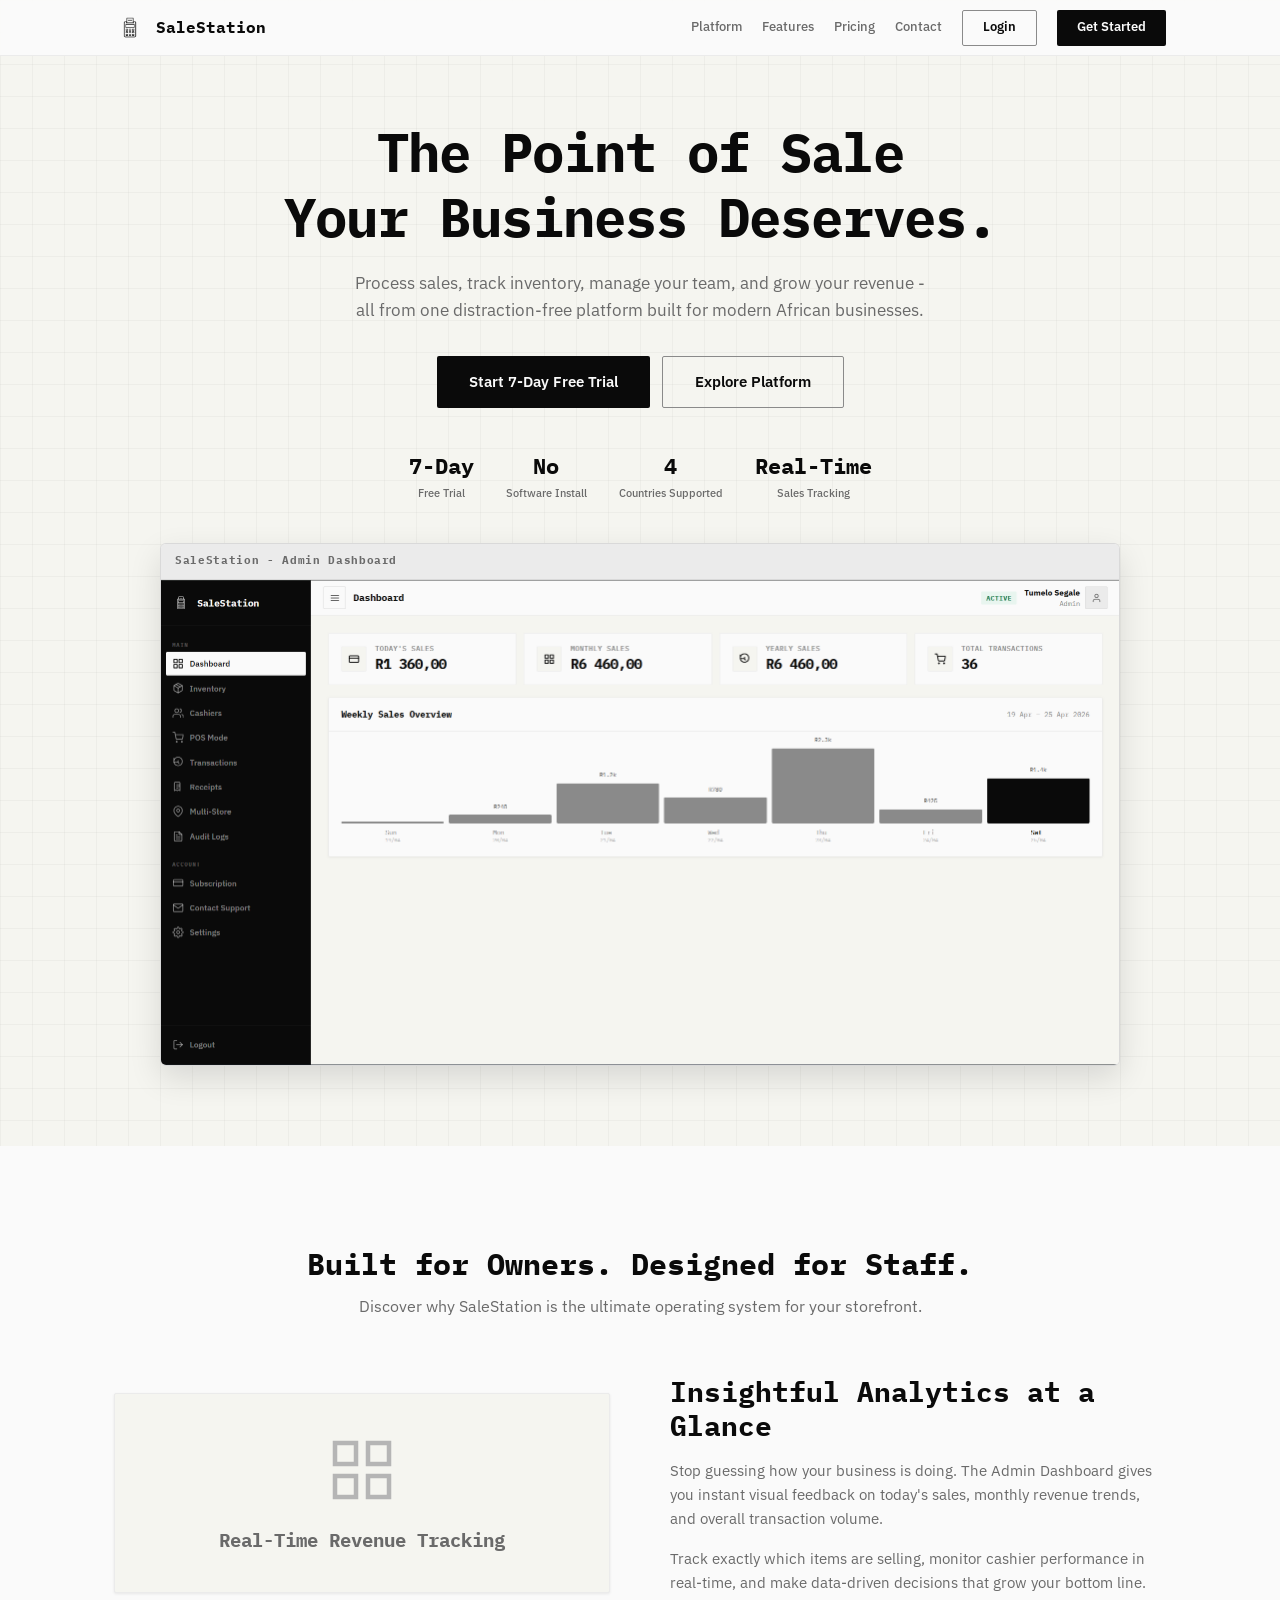
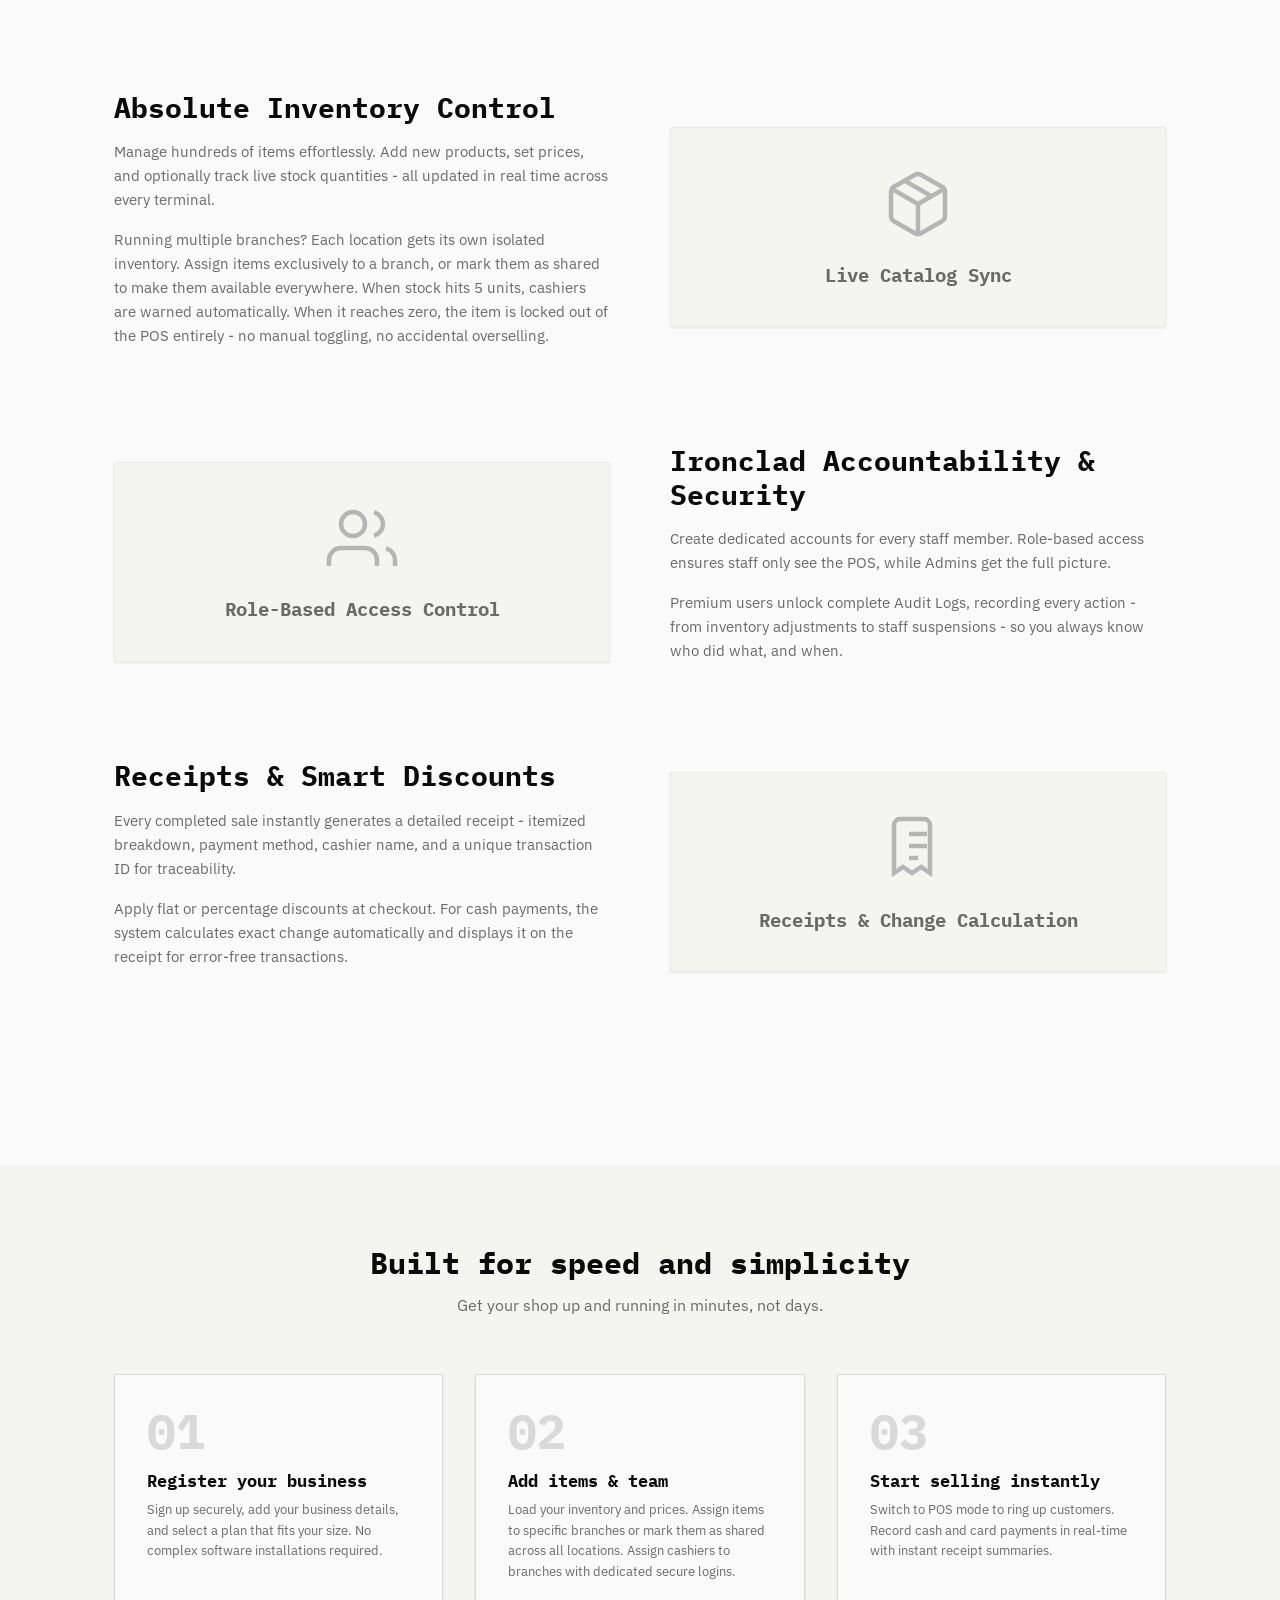
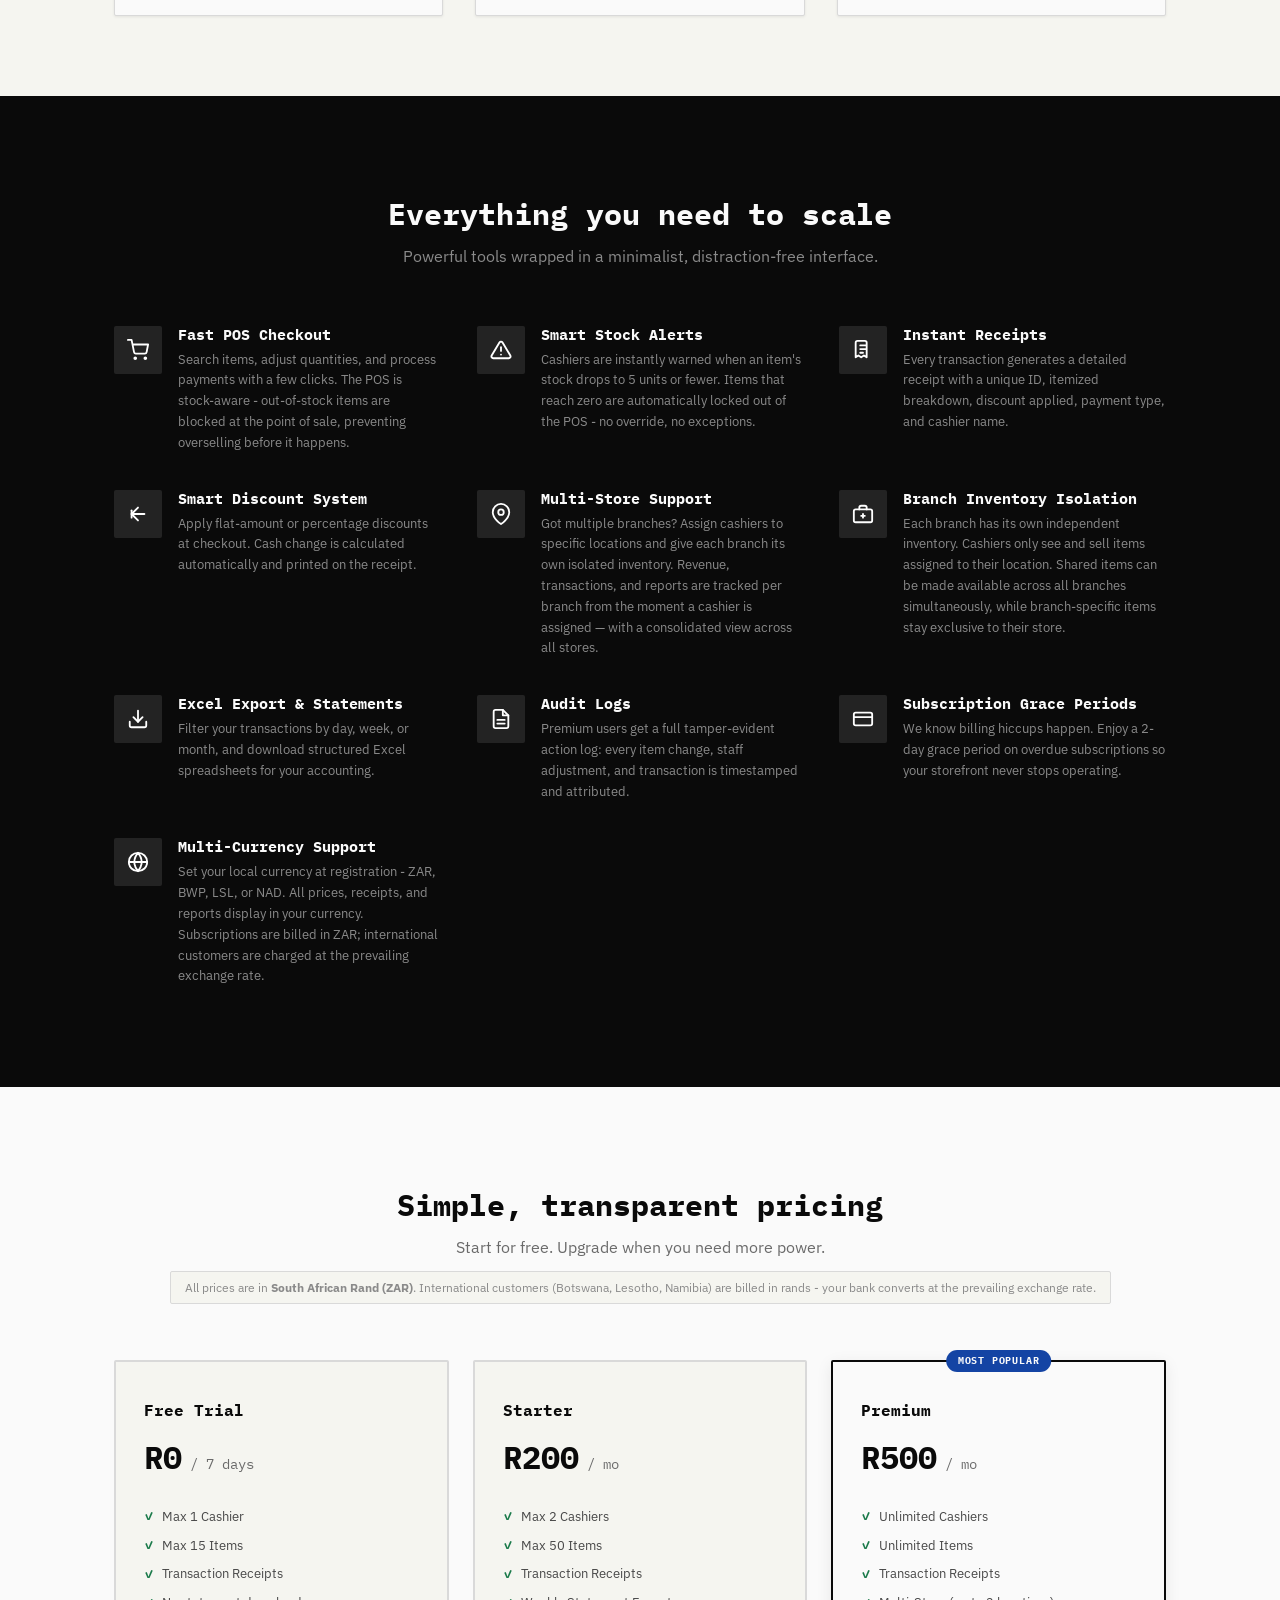
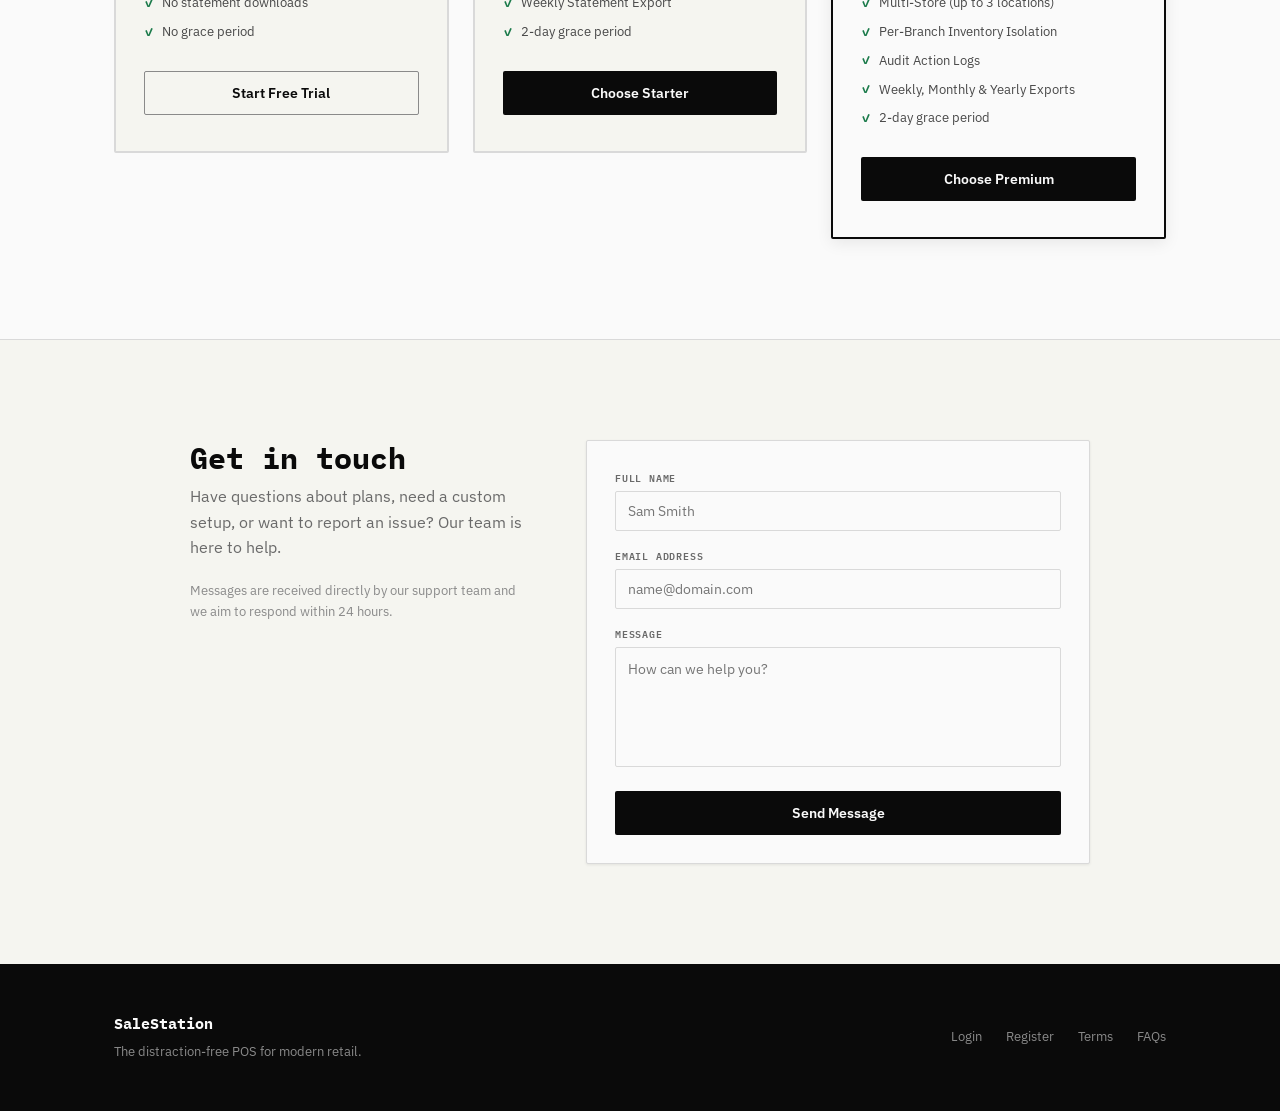
==== commit 1590bf80: "." ====
--- a/index.html
+++ b/index.html
@@ -11,7 +11,7 @@
         content="POS system South Africa, point of sale Botswana, retail software Lesotho, Namibia POS, SaleStation, inventory management, cashier management, African POS, small business POS">
     <meta name="robots" content="index, follow">
     <meta name="author" content="SaleStation">
-    <link rel="canonical" href="https://salestation.co.za/">
+    <link rel="canonical" href="https://salestation.app/">
     <!-- Open Graph -->
     <meta property="og:type" content="website">
     <meta property="og:title" content="SaleStation | Smart POS for Modern African Businesses">
@@ -57,7 +57,7 @@
     }
     </script>
     <link rel="preconnect" href="https://fonts.googleapis.com">
-    <link rel="shortcut icon" href="./icon.ico" type="image/x-icon">
+    <link rel="shortcut icon" href="assets/icon.ico" type="image/x-icon">
     <link
         href="https://fonts.googleapis.com/css2?family=IBM+Plex+Mono:wght@400;500;600;700&family=IBM+Plex+Sans:wght@300;400;500;600;700&display=swap"
         rel="stylesheet">
@@ -159,7 +159,7 @@
         .btn-outline {
             background: transparent;
             color: var(--black);
-            border: 1px solid var(--gray-200);
+            border: 1px solid var(--gray-400);
         }
 
         .btn-outline:hover {
@@ -1205,7 +1205,7 @@
         <div class="sidebar-logo">
             <div class="sidebar-logo-inner">
                 <div class="sidebar-logo-icon">
-                    <img src="Logo-icon.png" alt="SaleStation"
+                    <img src="assets/Logo-icon.png" alt="SaleStation"
                         style="width:20px;height:20px;object-fit:contain;filter:invert(1)">
                 </div>
                 <span class="sidebar-logo-text">SaleStation</span>
@@ -1255,7 +1255,7 @@
             </a>
         </nav>
         <div class="sidebar-footer">
-            <a href="auth.html#register" class="btn btn-primary btn-full">Get Started</a>
+            <a href="app/index.html#register" class="btn btn-primary btn-full">Get Started</a>
         </div>
     </aside>
 
@@ -1264,7 +1264,7 @@
         <div class="container nav-inner">
             <a href="#" class="logo">
                 <div class="logo-icon">
-                    <img src="Logo-icon.png" alt="SaleStation" style="width:22px;height:22px;object-fit:contain">
+                    <img src="assets/Logo-icon.png" alt="SaleStation" style="width:22px;height:22px;object-fit:contain">
                 </div>
                 SaleStation
             </a>
@@ -1273,8 +1273,10 @@
                 <a href="#features" id="desk-nav-features" class="nav-link hide-mobile">Features</a>
                 <a href="#pricing" id="desk-nav-pricing" class="nav-link hide-mobile">Pricing</a>
                 <a href="#contact" id="desk-nav-contact" class="nav-link hide-mobile">Contact</a>
-                <a href="auth.html" class="btn btn-outline hide-mobile" style="height:36px;font-size:13px">Login</a>
-                <a href="auth.html#register" class="btn btn-primary hide-mobile" style="height:36px;font-size:13px">Get
+                <a href="app/index.html" class="btn btn-outline hide-mobile"
+                    style="height:36px;font-size:13px">Login</a>
+                <a href="app/index.html#register" class="btn btn-primary hide-mobile"
+                    style="height:36px;font-size:13px">Get
                     Started</a>
                 <button class="hamburger-btn" onclick="openSidebar()" aria-label="Open menu">
                     <svg width="16" height="16" fill="none" stroke="currentColor" stroke-width="2"
@@ -1295,7 +1297,7 @@
             <p>Process sales, track inventory, manage your team, and grow your revenue - all from one distraction-free
                 platform built for modern African businesses.</p>
             <div class="hero-cta">
-                <a href="auth.html#register" class="btn btn-primary btn-lg">Start 7-Day Free Trial</a>
+                <a href="app/index.html#register" class="btn btn-primary btn-lg">Start 7-Day Free Trial</a>
                 <a href="#platform" class="btn btn-outline btn-lg">Explore Platform</a>
             </div>
 
@@ -1331,8 +1333,8 @@
                         style="font-family:var(--font-mono);font-size:11px;font-weight:700;color:var(--gray-500);letter-spacing:.06em">SaleStation
                         - Admin Dashboard</span>
                 </div>
-                <img src="admin-dashboard-screenshot.png" alt="SaleStation Admin Dashboard - Weekly Sales Overview"
-                    loading="lazy">
+                <img src="assets/admin-dashboard-screenshot.png"
+                    alt="SaleStation Admin Dashboard - Weekly Sales Overview" loading="lazy">
             </div>
         </div>
     </section>
@@ -1653,7 +1655,8 @@
                         <li>No statement downloads</li>
                         <li>No grace period</li>
                     </ul>
-                    <a href="auth.html#register-trial" class="btn btn-outline" style="width:100%">Start Free Trial</a>
+                    <a href="app/index.html#register-trial" class="btn btn-outline" style="width:100%">Start Free
+                        Trial</a>
                 </div>
                 <!-- Starter -->
                 <div class="plan-card">
@@ -1666,7 +1669,8 @@
                         <li>Weekly Statement Export</li>
                         <li>2-day grace period</li>
                     </ul>
-                    <a href="auth.html#register-starter" class="btn btn-primary" style="width:100%">Choose Starter</a>
+                    <a href="app/index.html#register-starter" class="btn btn-primary" style="width:100%">Choose
+                        Starter</a>
                 </div>
                 <!-- Premium -->
                 <div class="plan-card popular">
@@ -1683,7 +1687,8 @@
                         <li>Weekly, Monthly & Yearly Exports</li>
                         <li>2-day grace period</li>
                     </ul>
-                    <a href="auth.html#register-premium" class="btn btn-primary" style="width:100%">Choose Premium</a>
+                    <a href="app/index.html#register-premium" class="btn btn-primary" style="width:100%">Choose
+                        Premium</a>
                 </div>
             </div>
         </div>
@@ -1728,8 +1733,8 @@
                 <p style="margin-top:6px">The distraction-free POS for modern retail.</p>
             </div>
             <div style="display:flex;gap:24px;flex-wrap:wrap">
-                <a href="auth.html" style="color:var(--gray-400);text-decoration:none">Login</a>
-                <a href="auth.html#register" style="color:var(--gray-400);text-decoration:none">Register</a>
+                <a href="app/index.html" style="color:var(--gray-400);text-decoration:none">Login</a>
+                <a href="app/index.html#register" style="color:var(--gray-400);text-decoration:none">Register</a>
                 <a href="#" onclick="openTCModal();return false;"
                     style="color:var(--gray-400);text-decoration:none">Terms</a>
                 <a href="#" onclick="openFAQModal();return false;"
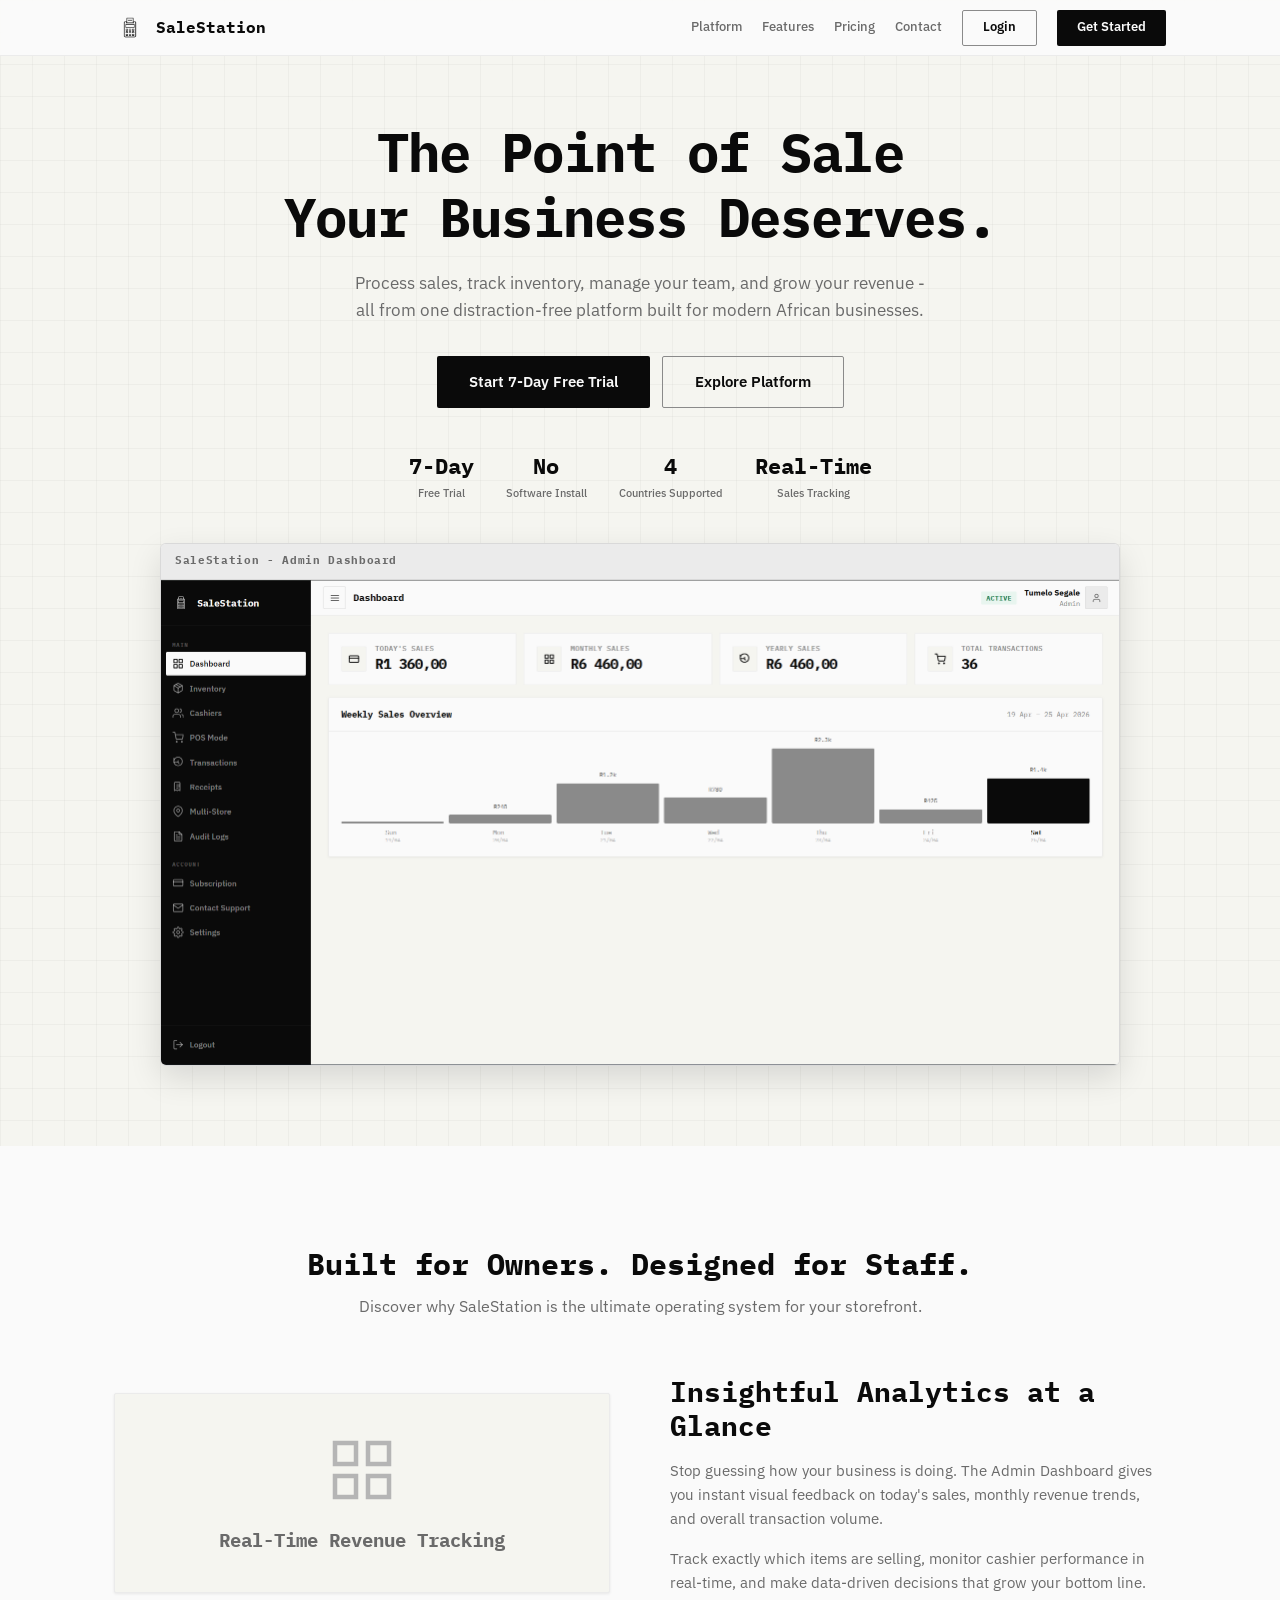
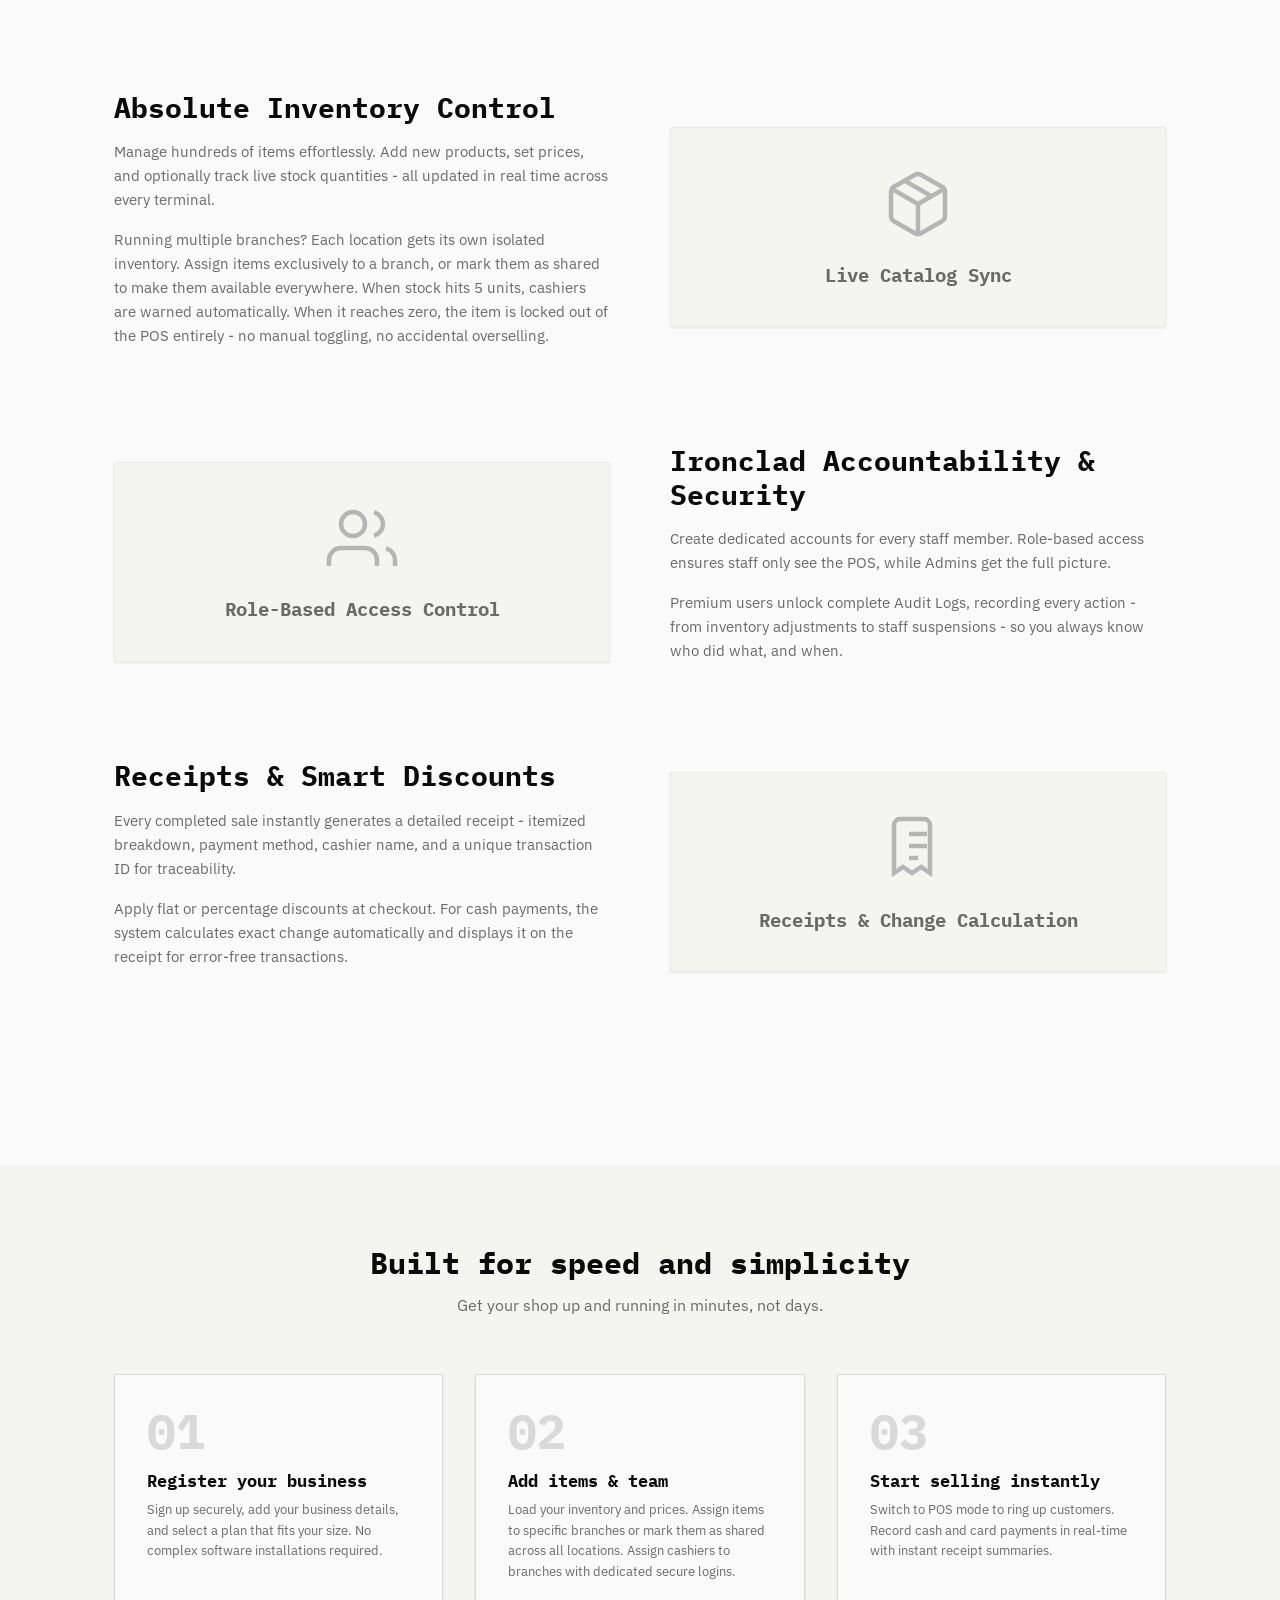
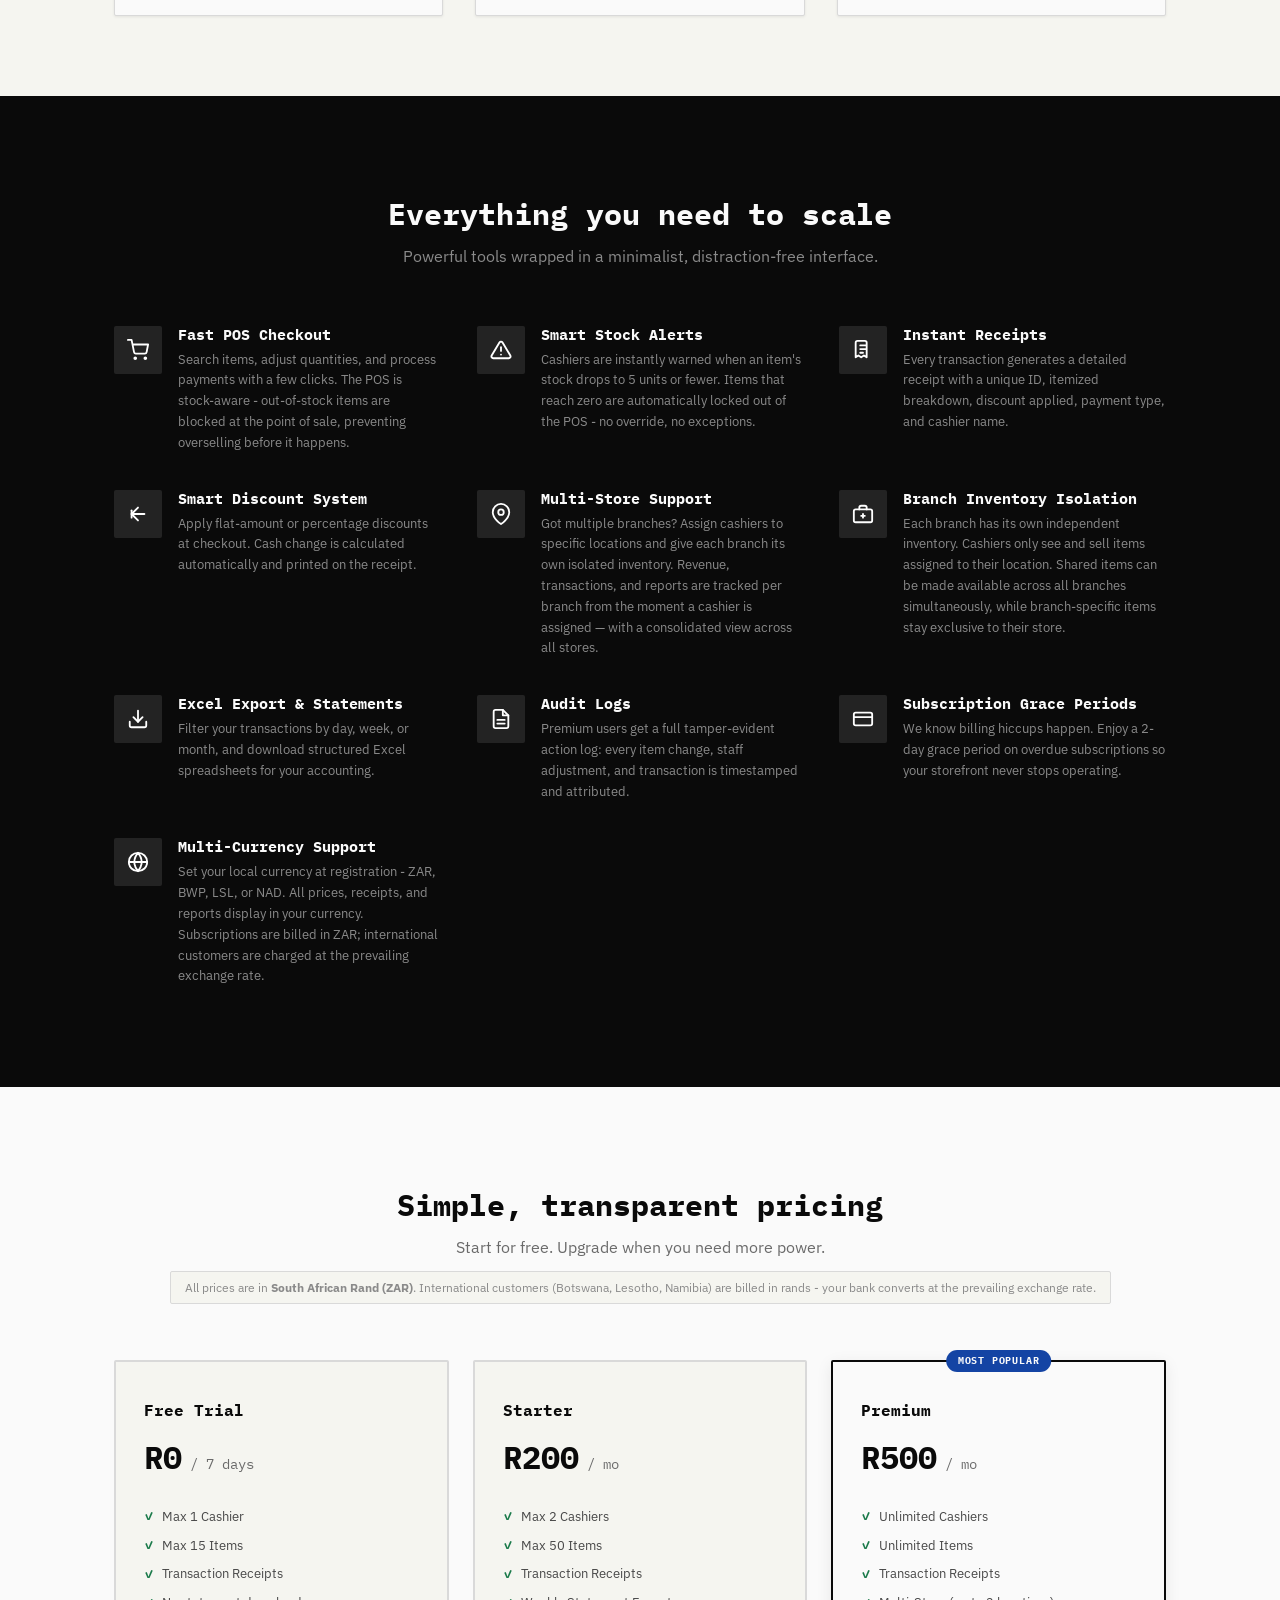
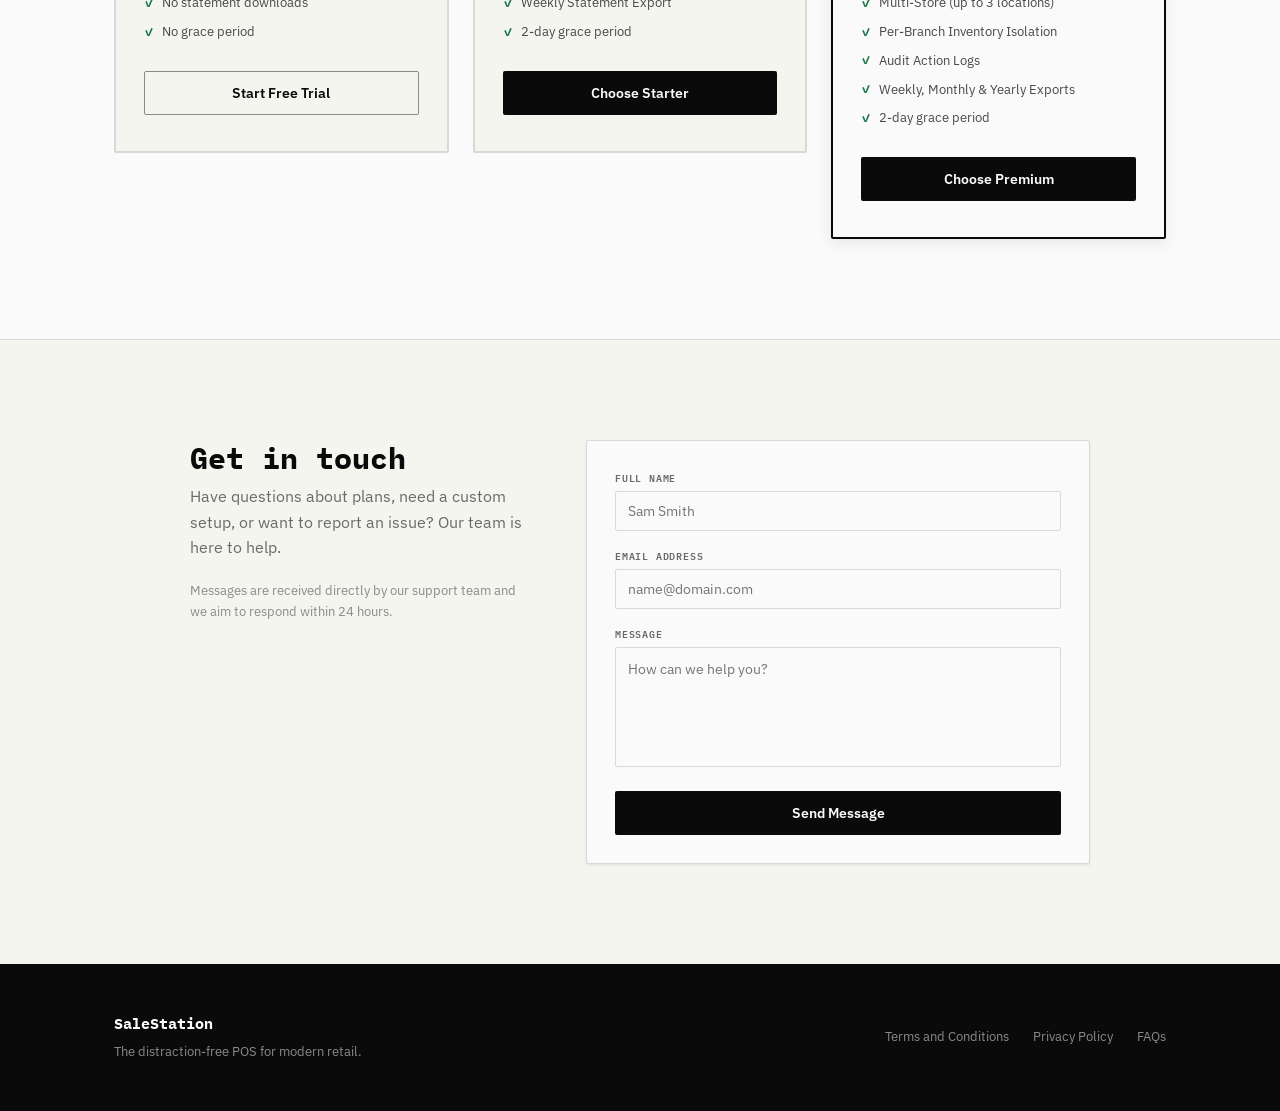
==== commit 000a4866: "separated all files: each tab has its own html, css, and js file. added a privacy policy." ====
--- a/index.html
+++ b/index.html
@@ -61,1138 +61,7 @@
     <link
         href="https://fonts.googleapis.com/css2?family=IBM+Plex+Mono:wght@400;500;600;700&family=IBM+Plex+Sans:wght@300;400;500;600;700&display=swap"
         rel="stylesheet">
-    <style>
-        *,
-        *::before,
-        *::after {
-            box-sizing: border-box;
-            margin: 0;
-            padding: 0;
-        }
-
-        :root {
-            --black: #0a0a0a;
-            --white: #fafafa;
-            --gray-50: #f5f5f0;
-            --gray-100: #ebebeb;
-            --gray-200: #d9d9d9;
-            --gray-300: #b5b5b5;
-            --gray-400: #8a8a8a;
-            --gray-500: #6a6a6a;
-            --gray-600: #484848;
-            --gray-800: #1f1f1f;
-            --gray-900: #141414;
-            --green: #1a7a4a;
-            --blue: #1444a4;
-            --blue-bg: #e8eefa;
-            --accent: #d4a017;
-            --red: #c1121f;
-            --radius: 2px;
-            --font-main: 'IBM Plex Sans', sans-serif;
-            --font-mono: 'IBM Plex Mono', monospace;
-            --shadow-sm: 0 1px 3px rgba(0, 0, 0, .08);
-            --shadow-md: 0 4px 16px rgba(0, 0, 0, .08);
-            --shadow-lg: 0 12px 32px rgba(0, 0, 0, .12);
-            --sidebar-width: 240px;
-        }
-
-        body {
-            font-family: var(--font-main);
-            background: var(--white);
-            color: var(--black);
-            line-height: 1.6;
-            -webkit-font-smoothing: antialiased;
-            scroll-behavior: smooth;
-        }
-
-        .container {
-            width: 100%;
-            max-width: 1100px;
-            margin: 0 auto;
-            padding: 0 24px;
-        }
-
-        h1,
-        h2,
-        h3 {
-            font-family: var(--font-mono);
-            font-weight: 700;
-            line-height: 1.2;
-        }
-
-        .text-muted {
-            color: var(--gray-500);
-        }
-
-        .text-center {
-            text-align: center;
-        }
-
-        /* BUTTONS */
-        .btn {
-            display: inline-flex;
-            align-items: center;
-            justify-content: center;
-            gap: 8px;
-            padding: 0 20px;
-            height: 44px;
-            border-radius: var(--radius);
-            font-family: var(--font-main);
-            font-size: 14px;
-            font-weight: 600;
-            cursor: pointer;
-            border: none;
-            transition: all .2s;
-            text-decoration: none;
-            white-space: nowrap;
-        }
-
-        .btn-primary {
-            background: var(--black);
-            color: var(--white);
-        }
-
-        .btn-primary:hover {
-            background: var(--gray-800);
-        }
-
-        .btn-outline {
-            background: transparent;
-            color: var(--black);
-            border: 1px solid var(--gray-400);
-        }
-
-        .btn-outline:hover {
-            border-color: var(--black);
-            background: var(--gray-50);
-        }
-
-        .btn-lg {
-            height: 52px;
-            padding: 0 32px;
-            font-size: 15px;
-        }
-
-        .btn-full {
-            width: 100%;
-        }
-
-        /* ── NAVBAR ── */
-        header {
-            position: fixed;
-            top: 0;
-            left: 0;
-            right: 0;
-            height: 56px;
-            background: rgba(250, 250, 250, .95);
-            backdrop-filter: blur(8px);
-            border-bottom: 1px solid var(--gray-100);
-            z-index: 300;
-            display: flex;
-            align-items: center;
-        }
-
-        .nav-inner {
-            display: flex;
-            justify-content: space-between;
-            align-items: center;
-            width: 100%;
-        }
-
-        .logo {
-            display: flex;
-            align-items: center;
-            gap: 10px;
-            font-family: var(--font-mono);
-            font-weight: 700;
-            font-size: 16px;
-            text-decoration: none;
-            color: var(--black);
-        }
-
-        .logo-icon {
-            width: 32px;
-            height: 32px;
-            border-radius: var(--radius);
-            display: flex;
-            align-items: center;
-            justify-content: center;
-        }
-
-        .nav-links a.nav-link.active {
-            color: var(--black);
-            font-weight: 600;
-        }
-
-        /* Desktop nav links */
-        .nav-links {
-            display: flex;
-            gap: 20px;
-            align-items: center;
-        }
-
-        .nav-links a.nav-link {
-            color: var(--gray-500);
-            text-decoration: none;
-            font-size: 13px;
-            font-weight: 500;
-            transition: color 0.2s;
-        }
-
-        .nav-links a.nav-link:hover {
-            color: var(--black);
-        }
-
-        /* Hamburger button - always visible on mobile */
-        .hamburger-btn {
-            display: none;
-            align-items: center;
-            justify-content: center;
-            width: 36px;
-            height: 36px;
-            background: none;
-            border: 1px solid var(--gray-200);
-            border-radius: var(--radius);
-            cursor: pointer;
-            color: var(--gray-600);
-            transition: all .15s;
-        }
-
-        .hamburger-btn:hover {
-            background: var(--gray-100);
-            color: var(--black);
-        }
-
-        @media (max-width: 768px) {
-            .hamburger-btn {
-                display: flex;
-            }
-
-            .nav-links .hide-mobile {
-                display: none;
-            }
-        }
-
-        /* ── MOBILE SIDEBAR ── */
-        #sidebar-overlay {
-            display: none;
-            position: fixed;
-            inset: 0;
-            background: rgba(0, 0, 0, .5);
-            z-index: 399;
-        }
-
-        #sidebar-overlay.open {
-            display: block;
-        }
-
-        #mobile-sidebar {
-            position: fixed;
-            top: 0;
-            left: 0;
-            bottom: 0;
-            width: var(--sidebar-width);
-            background: var(--black);
-            color: var(--white);
-            z-index: 400;
-            display: flex;
-            flex-direction: column;
-            transform: translateX(-100%);
-            transition: transform .25s ease;
-        }
-
-        #mobile-sidebar.open {
-            transform: translateX(0);
-        }
-
-        .sidebar-logo {
-            display: flex;
-            align-items: center;
-            justify-content: space-between;
-            padding: 20px 16px;
-            border-bottom: 1px solid rgba(255, 255, 255, .07);
-        }
-
-        .sidebar-logo-inner {
-            display: flex;
-            align-items: center;
-            gap: 10px;
-        }
-
-        .sidebar-logo-icon {
-            width: 32px;
-            height: 32px;
-            border-radius: var(--radius);
-            display: flex;
-            align-items: center;
-            justify-content: center;
-            flex-shrink: 0;
-        }
-
-        .sidebar-logo-text {
-            font-family: var(--font-mono);
-            font-size: 15px;
-            font-weight: 700;
-            color: var(--white);
-        }
-
-        .sidebar-close-btn {
-            background: none;
-            border: none;
-            color: rgba(255, 255, 255, .5);
-            cursor: pointer;
-            padding: 4px;
-            border-radius: var(--radius);
-            display: flex;
-        }
-
-        .sidebar-close-btn:hover {
-            color: var(--white);
-            background: rgba(255, 255, 255, .1);
-        }
-
-        .sidebar-nav {
-            flex: 1;
-            padding: 12px 8px;
-            overflow-y: auto;
-        }
-
-        .nav-section-label {
-            font-size: 9px;
-            font-weight: 700;
-            text-transform: uppercase;
-            letter-spacing: .12em;
-            color: rgba(255, 255, 255, .25);
-            font-family: var(--font-mono);
-            padding: 12px 10px 4px;
-        }
-
-        .sidebar-nav-item {
-            display: flex;
-            align-items: center;
-            gap: 10px;
-            padding: 10px 10px;
-            border-radius: var(--radius);
-            cursor: pointer;
-            color: rgba(255, 255, 255, .55);
-            transition: all .15s;
-            margin-bottom: 2px;
-            text-decoration: none;
-            font-size: 13px;
-            font-weight: 500;
-        }
-
-        .sidebar-nav-item:hover {
-            background: rgba(255, 255, 255, .07);
-            color: rgba(255, 255, 255, .9);
-        }
-
-        .sidebar-nav-item.active {
-            background: var(--white);
-            color: var(--black);
-            font-weight: 600;
-        }
-
-        .sidebar-nav-item svg {
-            min-width: 18px;
-        }
-
-        .sidebar-footer {
-            padding: 16px;
-            border-top: 1px solid rgba(255, 255, 255, .07);
-        }
-
-        .sidebar-footer .btn {
-            width: 100%;
-            justify-content: center;
-        }
-
-        /* ── HERO ── */
-        .hero {
-            padding: 120px 0 80px;
-            text-align: center;
-            background: var(--gray-50);
-            background-image: linear-gradient(rgba(0, 0, 0, .03) 1px, transparent 1px), linear-gradient(90deg, rgba(0, 0, 0, .03) 1px, transparent 1px);
-            background-size: 32px 32px;
-        }
-
-        .hero h1 {
-            font-size: clamp(32px, 5vw, 54px);
-            margin-bottom: 20px;
-            letter-spacing: -1px;
-        }
-
-        .hero p {
-            font-size: 17px;
-            color: var(--gray-500);
-            max-width: 580px;
-            margin: 0 auto 32px;
-        }
-
-        .hero-cta {
-            display: flex;
-            justify-content: center;
-            gap: 12px;
-            flex-wrap: wrap;
-        }
-
-        /* DASHBOARD SCREENSHOT in hero */
-        .hero-mockup {
-            margin-top: 56px;
-            max-width: 960px;
-            margin-left: auto;
-            margin-right: auto;
-            border-radius: 6px;
-            border: 1px solid var(--gray-200);
-            box-shadow: var(--shadow-lg);
-            background: var(--white);
-            overflow: hidden;
-        }
-
-        .mockup-header {
-            height: 36px;
-            background: var(--gray-100);
-            border-bottom: 1px solid var(--gray-200);
-            display: flex;
-            align-items: center;
-            padding: 0 14px;
-            gap: 6px;
-        }
-
-        .hero-mockup img {
-            width: 100%;
-            display: block;
-            object-fit: cover;
-        }
-
-        /* ── OVERVIEW ── */
-        .overview {
-            padding: 100px 0;
-            background: var(--white);
-        }
-
-        .section-header {
-            text-align: center;
-            margin-bottom: 56px;
-        }
-
-        .section-header h2 {
-            font-size: 30px;
-            margin-bottom: 12px;
-        }
-
-        .overview-grid {
-            display: grid;
-            grid-template-columns: 1fr 1fr;
-            gap: 60px;
-            align-items: center;
-            margin-bottom: 80px;
-        }
-
-        .overview-grid:nth-child(even) {
-            direction: rtl;
-        }
-
-        .overview-grid:nth-child(even)>* {
-            direction: ltr;
-        }
-
-        .overview-text h2 {
-            font-size: 28px;
-            margin-bottom: 16px;
-        }
-
-        .overview-text p {
-            font-size: 15px;
-            color: var(--gray-500);
-            margin-bottom: 16px;
-        }
-
-        .overview-image {
-            background: var(--gray-50);
-            border: 1px solid var(--gray-100);
-            border-radius: var(--radius);
-            padding: 40px;
-            text-align: center;
-            box-shadow: var(--shadow-sm);
-        }
-
-        @media (max-width: 768px) {
-            .overview-grid {
-                grid-template-columns: 1fr;
-                gap: 32px;
-            }
-
-            .overview-grid:nth-child(even) {
-                direction: ltr;
-            }
-        }
-
-        /* ── STEPS ── */
-        .steps {
-            padding: 80px 0;
-            background: var(--gray-50);
-        }
-
-        .steps-grid {
-            display: grid;
-            grid-template-columns: repeat(auto-fit, minmax(280px, 1fr));
-            gap: 32px;
-        }
-
-        .step-card {
-            padding: 32px;
-            border: 1px solid var(--gray-200);
-            border-radius: var(--radius);
-            background: var(--white);
-            box-shadow: var(--shadow-sm);
-        }
-
-        .step-number {
-            font-family: var(--font-mono);
-            font-size: 48px;
-            font-weight: 700;
-            color: var(--gray-200);
-            margin-bottom: 16px;
-            line-height: 1;
-        }
-
-        .step-card h3 {
-            font-size: 17px;
-            margin-bottom: 8px;
-        }
-
-        .step-card p {
-            font-size: 13px;
-            color: var(--gray-500);
-        }
-
-        /* ── FEATURES ── */
-        .features {
-            padding: 100px 0;
-            background: var(--black);
-            color: var(--white);
-        }
-
-        .features .section-header h2 {
-            color: var(--white);
-        }
-
-        .features .text-muted {
-            color: var(--gray-400);
-        }
-
-        .feature-grid {
-            display: grid;
-            grid-template-columns: repeat(auto-fit, minmax(260px, 1fr));
-            gap: 36px;
-        }
-
-        .feature-item {
-            display: flex;
-            gap: 16px;
-        }
-
-        .feature-icon {
-            width: 48px;
-            height: 48px;
-            background: rgba(255, 255, 255, .1);
-            border-radius: var(--radius);
-            display: flex;
-            align-items: center;
-            justify-content: center;
-            flex-shrink: 0;
-        }
-
-        .feature-item h3 {
-            font-size: 15px;
-            margin-bottom: 6px;
-        }
-
-        .feature-item p {
-            font-size: 13px;
-            color: var(--gray-400);
-        }
-
-        /* ── PRICING ── */
-        .pricing {
-            padding: 100px 0;
-            background: var(--white);
-        }
-
-        .pricing-grid {
-            display: grid;
-            grid-template-columns: repeat(auto-fit, minmax(280px, 1fr));
-            gap: 24px;
-            align-items: start;
-            margin-top: 48px;
-        }
-
-        .plan-card {
-            background: var(--gray-50);
-            border: 2px solid var(--gray-200);
-            border-radius: var(--radius);
-            padding: 36px 28px;
-            transition: border-color .2s;
-            position: relative;
-        }
-
-        .plan-card:hover {
-            border-color: var(--black);
-        }
-
-        .plan-card.popular {
-            border-color: var(--black);
-            box-shadow: var(--shadow-md);
-            background: var(--white);
-        }
-
-        .popular-badge {
-            position: absolute;
-            top: -12px;
-            left: 50%;
-            transform: translateX(-50%);
-            background: var(--blue);
-            color: var(--white);
-            font-size: 10px;
-            font-family: var(--font-mono);
-            font-weight: 700;
-            text-transform: uppercase;
-            padding: 3px 12px;
-            border-radius: 20px;
-            letter-spacing: .08em;
-        }
-
-        .plan-name {
-            font-family: var(--font-mono);
-            font-size: 16px;
-            font-weight: 700;
-            margin-bottom: 8px;
-        }
-
-        .plan-price {
-            font-size: 32px;
-            font-weight: 800;
-            font-family: var(--font-mono);
-            margin-bottom: 20px;
-        }
-
-        .plan-price span {
-            font-size: 14px;
-            font-weight: 400;
-            color: var(--gray-500);
-        }
-
-        .plan-features {
-            list-style: none;
-            margin-bottom: 24px;
-        }
-
-        .plan-features li {
-            display: flex;
-            align-items: center;
-            gap: 8px;
-            font-size: 13px;
-            color: var(--gray-600);
-            padding: 4px 0;
-        }
-
-        .plan-features li:last-child {
-            border-bottom: none;
-        }
-
-        .plan-features li::before {
-            content: '✓';
-            color: var(--green);
-            font-weight: 700;
-            font-size: 11px;
-        }
-
-        /* ── CONTACT ── */
-        .contact {
-            padding: 100px 0;
-            background: var(--gray-50);
-            border-top: 1px solid var(--gray-200);
-        }
-
-        .contact-wrapper {
-            display: grid;
-            grid-template-columns: 1fr 1.5fr;
-            gap: 60px;
-            max-width: 900px;
-            margin: 0 auto;
-        }
-
-        @media (max-width: 768px) {
-            .contact-wrapper {
-                grid-template-columns: 1fr;
-                gap: 40px;
-            }
-        }
-
-        .contact-info h2 {
-            font-size: 30px;
-            margin-bottom: 8px;
-        }
-
-        .contact-info p {
-            color: var(--gray-500);
-            margin-bottom: 20px;
-        }
-
-        .contact-form-card {
-            background: var(--white);
-            border: 1px solid var(--gray-200);
-            border-radius: var(--radius);
-            padding: 28px;
-            box-shadow: var(--shadow-sm);
-        }
-
-        .form-group {
-            margin-bottom: 16px;
-        }
-
-        .form-label {
-            display: block;
-            font-size: 10px;
-            font-weight: 600;
-            text-transform: uppercase;
-            letter-spacing: .08em;
-            color: var(--gray-500);
-            margin-bottom: 6px;
-            font-family: var(--font-mono);
-        }
-
-        .form-input,
-        .form-textarea {
-            width: 100%;
-            padding: 0 12px;
-            border: 1px solid var(--gray-200);
-            border-radius: var(--radius);
-            font-family: var(--font-main);
-            font-size: 14px;
-            outline: none;
-            transition: border-color .15s;
-            background: var(--white);
-            color: var(--black);
-        }
-
-        .form-input {
-            height: 40px;
-        }
-
-        .form-textarea {
-            padding: 12px;
-            height: 120px;
-            resize: none;
-        }
-
-        .form-input:focus,
-        .form-textarea:focus {
-            border-color: var(--black);
-            box-shadow: 0 0 0 2px rgba(10, 10, 10, .06);
-        }
-
-        .form-input.invalid,
-        .form-textarea.invalid {
-            border-color: var(--red);
-        }
-
-        /* Toast */
-        #toast-container {
-            position: fixed;
-            bottom: 24px;
-            right: 24px;
-            z-index: 9999;
-            display: flex;
-            flex-direction: column;
-            gap: 8px;
-        }
-
-        .toast {
-            background: var(--black);
-            color: var(--white);
-            padding: 12px 18px;
-            border-radius: var(--radius);
-            font-size: 13px;
-            font-weight: 500;
-            box-shadow: var(--shadow-md);
-            max-width: 300px;
-            animation: toastIn .25s ease;
-        }
-
-        .toast.toast-success {
-            background: var(--green);
-        }
-
-        .toast.toast-error {
-            background: var(--red);
-        }
-
-        @keyframes toastIn {
-            from {
-                opacity: 0;
-                transform: translateY(10px);
-            }
-
-            to {
-                opacity: 1;
-                transform: translateY(0);
-            }
-        }
-
-        /* ── FOOTER ── */
-        footer {
-            background: var(--black);
-            color: var(--gray-400);
-            padding: 48px 0;
-            font-size: 13px;
-        }
-
-        .footer-inner {
-            display: flex;
-            justify-content: space-between;
-            align-items: center;
-            flex-wrap: wrap;
-            gap: 20px;
-        }
-
-        .footer-logo {
-            font-family: var(--font-mono);
-            font-weight: 700;
-            color: var(--white);
-            font-size: 15px;
-        }
-
-        /* Utilities */
-        .mb-20 {
-            margin-bottom: 20px;
-        }
-
-        /* ── TERMS & CONDITIONS MODAL ── */
-        #tc-modal-overlay {
-            display: none;
-            position: fixed;
-            inset: 0;
-            background: rgba(0, 0, 0, .6);
-            z-index: 9000;
-            align-items: center;
-            justify-content: center;
-            padding: 16px;
-        }
-
-        #tc-modal-overlay.open {
-            display: flex;
-        }
-
-        #tc-modal {
-            background: var(--white);
-            border-radius: 4px;
-            width: 100%;
-            max-width: 680px;
-            max-height: 85vh;
-            display: flex;
-            flex-direction: column;
-            box-shadow: 0 24px 64px rgba(0, 0, 0, .2);
-            border: 1px solid var(--gray-200);
-        }
-
-        .tc-modal-header {
-            display: flex;
-            align-items: center;
-            justify-content: space-between;
-            padding: 20px 24px;
-            border-bottom: 1px solid var(--gray-100);
-            flex-shrink: 0;
-        }
-
-        .tc-modal-header h3 {
-            font-family: var(--font-mono);
-            font-size: 16px;
-            font-weight: 700;
-        }
-
-        .tc-modal-close {
-            background: none;
-            border: 1px solid var(--gray-200);
-            border-radius: var(--radius);
-            width: 32px;
-            height: 32px;
-            display: flex;
-            align-items: center;
-            justify-content: center;
-            cursor: pointer;
-            color: var(--gray-500);
-            transition: all .15s;
-        }
-
-        .tc-modal-close:hover {
-            background: var(--gray-100);
-            color: var(--black);
-        }
-
-        .tc-modal-body {
-            overflow-y: auto;
-            padding: 24px;
-            flex: 1;
-        }
-
-        .tc-modal-body h4 {
-            font-family: var(--font-mono);
-            font-size: 13px;
-            font-weight: 700;
-            text-transform: uppercase;
-            letter-spacing: .06em;
-            color: var(--black);
-            margin-top: 24px;
-            margin-bottom: 8px;
-        }
-
-        .tc-modal-body h4:first-child {
-            margin-top: 0;
-        }
-
-        .tc-modal-body p {
-            font-size: 13px;
-            color: var(--gray-600);
-            line-height: 1.7;
-            margin-bottom: 8px;
-        }
-
-        .tc-modal-body ul {
-            margin: 0 0 8px 16px;
-        }
-
-        .tc-modal-body ul li {
-            font-size: 13px;
-            color: var(--gray-600);
-            line-height: 1.7;
-            margin-bottom: 4px;
-        }
-
-        .tc-modal-footer {
-            padding: 16px 24px;
-            border-top: 1px solid var(--gray-100);
-            flex-shrink: 0;
-        }
-
-        /* ── FAQ MODAL ── */
-        #faq-modal-overlay {
-            display: none;
-            position: fixed;
-            inset: 0;
-            background: rgba(0, 0, 0, .6);
-            z-index: 9000;
-            align-items: center;
-            justify-content: center;
-            padding: 16px;
-        }
-
-        #faq-modal-overlay.open {
-            display: flex;
-        }
-
-        #faq-modal {
-            background: var(--white);
-            border-radius: 4px;
-            width: 100%;
-            max-width: 700px;
-            max-height: 88vh;
-            display: flex;
-            flex-direction: column;
-            box-shadow: 0 24px 64px rgba(0, 0, 0, .2);
-            border: 1px solid var(--gray-200);
-        }
-
-        .faq-modal-header {
-            display: flex;
-            align-items: center;
-            justify-content: space-between;
-            padding: 20px 24px;
-            border-bottom: 1px solid var(--gray-100);
-            flex-shrink: 0;
-        }
-
-        .faq-modal-header h3 {
-            font-family: var(--font-mono);
-            font-size: 16px;
-            font-weight: 700;
-        }
-
-        .faq-modal-body {
-            overflow-y: auto;
-            padding: 8px 0;
-            flex: 1;
-        }
-
-        .faq-item {
-            border-bottom: 1px solid var(--gray-100);
-        }
-
-        .faq-item:last-child {
-            border-bottom: none;
-        }
-
-        .faq-question {
-            display: flex;
-            align-items: center;
-            justify-content: space-between;
-            gap: 16px;
-            padding: 16px 24px;
-            cursor: pointer;
-            font-size: 13px;
-            font-weight: 600;
-            font-family: var(--font-mono);
-            color: var(--black);
-            user-select: none;
-            transition: background .12s;
-        }
-
-        .faq-question:hover {
-            background: var(--gray-50);
-        }
-
-        .faq-chevron {
-            flex-shrink: 0;
-            width: 16px;
-            height: 16px;
-            color: var(--gray-400);
-            transition: transform .2s ease;
-        }
-
-        .faq-item.open .faq-chevron {
-            transform: rotate(180deg);
-        }
-
-        .faq-answer {
-            display: none;
-            padding: 0 24px 16px;
-            font-size: 13px;
-            color: var(--gray-600);
-            line-height: 1.7;
-        }
-
-        .faq-answer a {
-            color: var(--black);
-            font-weight: 600;
-        }
-
-        .faq-item.open .faq-answer {
-            display: block;
-        }
-
-        .faq-modal-footer {
-            padding: 16px 24px;
-            border-top: 1px solid var(--gray-100);
-            flex-shrink: 0;
-        }
-
-        /* ── MOBILE RESPONSIVE IMPROVEMENTS ── */
-        @media (max-width: 480px) {
-            .hero {
-                padding: 96px 0 60px;
-            }
-
-            .hero p {
-                font-size: 15px;
-            }
-
-            .overview {
-                padding: 64px 0;
-            }
-
-            .steps {
-                padding: 56px 0;
-            }
-
-            .features {
-                padding: 64px 0;
-            }
-
-            .pricing {
-                padding: 64px 0;
-            }
-
-            .contact {
-                padding: 64px 0;
-            }
-
-            .section-header {
-                margin-bottom: 36px;
-            }
-
-            .section-header h2 {
-                font-size: 24px;
-            }
-
-            .overview-image {
-                padding: 24px 16px;
-            }
-
-            .plan-card {
-                padding: 28px 20px;
-            }
-
-            .contact-form-card {
-                padding: 20px 16px;
-            }
-
-            .footer-inner {
-                flex-direction: column;
-                align-items: flex-start;
-                gap: 16px;
-            }
-
-            .footer-inner>div:last-child {
-                flex-wrap: wrap;
-                gap: 16px;
-            }
-
-            .btn-lg {
-                height: 48px;
-                padding: 0 24px;
-                font-size: 14px;
-            }
-        }
-
-        @media (max-width: 768px) {
-            .hero {
-                padding-top: 88px;
-            }
-
-            .pricing-grid {
-                grid-template-columns: 1fr;
-                max-width: 400px;
-                margin-left: auto;
-                margin-right: auto;
-            }
-
-            .feature-grid {
-                grid-template-columns: 1fr;
-                gap: 24px;
-            }
-
-            .steps-grid {
-                grid-template-columns: 1fr;
-                gap: 20px;
-            }
-
-            .hero-cta {
-                flex-direction: column;
-                align-items: center;
-            }
-
-            .hero-cta .btn {
-                width: 100%;
-                max-width: 280px;
-            }
-
-            .hero-trust-bar {
-                gap: 20px !important;
-                padding-top: 24px !important;
-            }
-        }
-    </style>
+    <link rel="stylesheet" href="styles.css">
 </head>
 
 <body>
@@ -1733,10 +602,10 @@
                 <p style="margin-top:6px">The distraction-free POS for modern retail.</p>
             </div>
             <div style="display:flex;gap:24px;flex-wrap:wrap">
-                <a href="app/index.html" style="color:var(--gray-400);text-decoration:none">Login</a>
-                <a href="app/index.html#register" style="color:var(--gray-400);text-decoration:none">Register</a>
                 <a href="#" onclick="openTCModal();return false;"
-                    style="color:var(--gray-400);text-decoration:none">Terms</a>
+                    style="color:var(--gray-400);text-decoration:none">Terms and Conditions</a>
+                <a href="#" onclick="openPrivacyModal();return false;"
+                    style="color:var(--gray-400);text-decoration:none">Privacy Policy</a>
                 <a href="#" onclick="openFAQModal();return false;"
                     style="color:var(--gray-400);text-decoration:none">FAQs</a>
             </div>
@@ -1747,7 +616,7 @@
     <div id="tc-modal-overlay" onclick="handleTCOverlayClick(event)">
         <div id="tc-modal">
             <div class="tc-modal-header">
-                <h3>Terms & Conditions</h3>
+                <h3>Terms and Conditions</h3>
                 <button class="tc-modal-close" onclick="closeTCModal()">
                     <svg width="14" height="14" fill="none" stroke="currentColor" stroke-width="2.5"
                         stroke-linecap="round" stroke-linejoin="round" viewBox="0 0 24 24">
@@ -1841,6 +710,87 @@
             </div>
             <div class="tc-modal-footer">
                 <button class="btn btn-primary btn-full" onclick="closeTCModal()">I Understand</button>
+            </div>
+        </div>
+    </div>
+
+    <!-- PRIVACY POLICY MODAL -->
+    <div id="privacy-modal-overlay" onclick="handlePrivacyOverlayClick(event)">
+        <div id="privacy-modal">
+            <div class="tc-modal-header">
+                <h3>Privacy Policy</h3>
+                <button class="tc-modal-close" onclick="closePrivacyModal()" aria-label="Close Privacy Policy">
+                    <svg width="14" height="14" fill="none" stroke="currentColor" stroke-width="2.5"
+                        stroke-linecap="round" stroke-linejoin="round" viewBox="0 0 24 24">
+                        <line x1="18" y1="6" x2="6" y2="18" />
+                        <line x1="6" y1="6" x2="18" y2="18" />
+                    </svg>
+                </button>
+            </div>
+            <div class="tc-modal-body">
+                <h4>1. Introduction</h4>
+                <p>This Privacy Policy explains how SaleStation ("we", "us", "the Platform") collects, uses, stores,
+                    and protects the information of businesses, cashiers, and visitors who use our Point of Sale
+                    system. By using SaleStation, you consent to the practices described in this Policy.</p>
+
+                <h4>2. Information We Collect</h4>
+                <p>We collect information you provide directly, such as business name, owner name, email address,
+                    password (stored securely), business type, country and currency, and inventory, sales, and
+                    cashier data you enter into the Platform. We also process billing information via our payment
+                    processor for subscription payments.</p>
+
+                <h4>3. How We Use Your Information</h4>
+                <ul>
+                    <li>To create and manage your business account and user roles</li>
+                    <li>To operate core POS functionality - sales, inventory, receipts, and reporting</li>
+                    <li>To process subscription payments and manage billing cycles</li>
+                    <li>To communicate important account, billing, or security notices</li>
+                    <li>To improve the reliability, security, and performance of the Platform</li>
+                </ul>
+
+                <h4>4. Data Storage & Security</h4>
+                <p>Your data is stored securely and protected using industry-standard safeguards. Passwords are never
+                    stored in plain text where our production systems are used. Access to business data is restricted
+                    to authorized users within your business account based on role (super-admin, admin, cashier).</p>
+
+                <h4>5. Data Sharing</h4>
+                <p>We do not sell your personal or business data to third parties. Data may be shared only with
+                    service providers strictly necessary to operate the Platform (such as our payment processor,
+                    Paystack, for subscription billing), or where required by law.</p>
+
+                <h4>6. Your Rights (POPIA)</h4>
+                <p>In accordance with the Protection of Personal Information Act (POPIA) of South Africa and similar
+                    regional data protection laws, you have the right to access, correct, or request deletion of your
+                    personal information, and to withdraw consent for its processing at any time, subject to our
+                    legal and operational requirements.</p>
+
+                <h4>7. Data Retention</h4>
+                <p>We retain your business data for as long as your account remains active, or as needed to comply
+                    with legal obligations. If you delete your business account, associated cashier accounts,
+                    inventory, transactions, and subscription data are permanently removed.</p>
+
+                <h4>8. Cookies & Local Storage</h4>
+                <p>SaleStation uses local browser storage to keep you logged in and to maintain application state.
+                    We do not use third-party advertising cookies or trackers.</p>
+
+                <h4>9. Children's Privacy</h4>
+                <p>SaleStation is intended for business use and is not directed at children. We do not knowingly
+                    collect information from individuals under the age of 18.</p>
+
+                <h4>10. Changes to This Policy</h4>
+                <p>We may update this Privacy Policy from time to time. Material changes will be communicated to
+                    registered users via email or in-app notification. Continued use of the Platform after changes
+                    constitutes acceptance of the updated Policy.</p>
+
+                <h4>11. Contact</h4>
+                <p>For questions regarding this Privacy Policy or your personal information, please contact us
+                    through the <a href="#contact" onclick="closePrivacyModal()"
+                        style="color:var(--black);font-weight:600">Contact</a> section on our website.</p>
+
+                <p style="margin-top:20px;font-size:12px;color:var(--gray-400)">Last updated: September 2026</p>
+            </div>
+            <div class="tc-modal-footer">
+                <button class="btn btn-primary btn-full" onclick="closePrivacyModal()">Close</button>
             </div>
         </div>
     </div>
@@ -2064,199 +1014,7 @@
         </div>
     </div>
 
-    <script>
-        // ── SIDEBAR TOGGLE ──
-        function openSidebar() {
-            document.getElementById('mobile-sidebar').classList.add('open');
-            document.getElementById('sidebar-overlay').classList.add('open');
-            document.body.style.overflow = 'hidden';
-        }
-        function closeSidebar() {
-            document.getElementById('mobile-sidebar').classList.remove('open');
-            document.getElementById('sidebar-overlay').classList.remove('open');
-            document.body.style.overflow = '';
-        }
-
-        // ── TOAST ──
-        function toast(msg, type) {
-            const el = document.createElement('div');
-            el.className = 'toast' + (type === 'success' ? ' toast-success' : type === 'error' ? ' toast-error' : '');
-            el.textContent = msg;
-            document.getElementById('toast-container').appendChild(el);
-            setTimeout(() => el.remove(), 3800);
-        }
-
-        // ── SHARED STORAGE KEY (same as shared.js) ──
-        const STORAGE_KEY = 'salestation_v6';
-
-        function getStore() {
-            try {
-                const d = localStorage.getItem(STORAGE_KEY);
-                if (!d) return null;
-                return JSON.parse(d);
-            } catch (e) { return null; }
-        }
-
-        function updateStore(fn) {
-            const base = getStore() || {
-                users: [{ id: 'super-admin-1', name: 'Tumelo Segale', email: 'admin@salestation.co.za', password: 'password', role: 'super-admin', status: 'active' }],
-                businesses: [], items: [], transactions: [], messages: [],
-                subscriptions: [], locations: [], auditLogs: [], currentUser: null
-            };
-            // Ensure messages array always exists
-            if (!base.messages) base.messages = [];
-            const next = fn(base);
-            localStorage.setItem(STORAGE_KEY, JSON.stringify(next));
-        }
-
-        function uid() {
-            return Math.random().toString(36).slice(2, 9) + Date.now().toString(36);
-        }
-
-        // ── CONTACT FORM → sends to super admin messages store ──
-        // Rate-limit state (must be declared before sendContactMessage is called)
-        let _lastContactSend = 0;
-        const CONTACT_COOLDOWN_MS = 5000; // 5-second cooldown between submissions
-
-        function sendContactMessage() {
-            const nameEl = document.getElementById('contact-name');
-            const emailEl = document.getElementById('contact-email');
-            const msgEl = document.getElementById('contact-message');
-            const name = nameEl.value.trim();
-            const email = emailEl.value.trim();
-            const msg = msgEl.value.trim();
-
-            // Rate-limit check
-            const now = Date.now();
-            const elapsed = now - _lastContactSend;
-            if (_lastContactSend > 0 && elapsed < CONTACT_COOLDOWN_MS) {
-                const secsLeft = Math.ceil((CONTACT_COOLDOWN_MS - elapsed) / 1000);
-                toast(`Please wait ${secsLeft}s before sending another message.`, 'error');
-                return;
-            }
-
-            // Validation
-            let valid = true;
-            [nameEl, emailEl, msgEl].forEach(el => el.classList.remove('invalid'));
-            if (!name) { nameEl.classList.add('invalid'); valid = false; }
-            if (!email || !/^[^@\s]+@[^@\s]+\.[^@\s]+$/.test(email)) { emailEl.classList.add('invalid'); valid = false; }
-            if (!msg) { msgEl.classList.add('invalid'); valid = false; }
-            if (!valid) { toast('Please fill in all fields correctly.', 'error'); return; }
-
-            // Save message into shared localStorage so super-admin can see it in super-admin.html
-            updateStore(d => ({
-                ...d,
-                messages: [
-                    ...(d.messages || []),
-                    {
-                        id: 'msg-' + uid(),
-                        businessId: 'direct',
-                        businessName: name,
-                        senderName: name,
-                        senderRole: 'visitor',
-                        email: email,
-                        message: msg,
-                        createdAt: new Date().toISOString(),
-                        read: false
-                    }
-                ]
-            }));
-
-            // Clear form
-            nameEl.value = '';
-            emailEl.value = '';
-            msgEl.value = '';
-
-            // Record timestamp for rate-limiting
-            _lastContactSend = Date.now();
-
-            toast('Message sent! We\'ll get back to you within 24 hours.', 'success');
-        }
-
-        // ── ACTIVE SECTION SCROLL-SPY ──
-        function setupScrollSpy() {
-            const sections = [
-                { id: 'platform', sidebarId: 'nav-platform', deskId: 'desk-nav-platform' },
-                { id: 'features', sidebarId: 'nav-features', deskId: 'desk-nav-features' },
-                { id: 'pricing', sidebarId: 'nav-pricing', deskId: 'desk-nav-pricing' },
-                { id: 'contact', sidebarId: 'nav-contact', deskId: 'desk-nav-contact' },
-            ];
-            function updateActiveNav() {
-                const scrollY = window.scrollY + 100;
-                let activeSection = null;
-                for (const s of sections) {
-                    const el = document.getElementById(s.id);
-                    if (el && el.offsetTop <= scrollY) activeSection = s.id;
-                }
-                sections.forEach(s => {
-                    const sidebar = document.getElementById(s.sidebarId);
-                    const desk = document.getElementById(s.deskId);
-                    const isActive = s.id === activeSection;
-                    if (sidebar) sidebar.classList.toggle('active', isActive);
-                    if (desk) desk.classList.toggle('active', isActive);
-                });
-            }
-            window.addEventListener('scroll', updateActiveNav, { passive: true });
-            updateActiveNav();
-        }
-
-        // ── TERMS & CONDITIONS MODAL ──
-        function openTCModal() {
-            document.getElementById('tc-modal-overlay').classList.add('open');
-            document.body.style.overflow = 'hidden';
-        }
-
-        function closeTCModal() {
-            document.getElementById('tc-modal-overlay').classList.remove('open');
-            document.body.style.overflow = '';
-        }
-
-        function handleTCOverlayClick(e) {
-            if (e.target === document.getElementById('tc-modal-overlay')) {
-                closeTCModal();
-            }
-        }
-
-        // ── FAQ MODAL ──
-        function openFAQModal() {
-            document.getElementById('faq-modal-overlay').classList.add('open');
-            document.body.style.overflow = 'hidden';
-        }
-
-        function closeFAQModal() {
-            document.getElementById('faq-modal-overlay').classList.remove('open');
-            document.body.style.overflow = '';
-        }
-
-        function handleFAQOverlayClick(e) {
-            if (e.target === document.getElementById('faq-modal-overlay')) {
-                closeFAQModal();
-            }
-        }
-
-        function toggleFAQ(questionEl) {
-            const item = questionEl.closest('.faq-item');
-            const isOpen = item.classList.contains('open');
-            // Close all open items first
-            document.querySelectorAll('.faq-item.open').forEach(el => el.classList.remove('open'));
-            // Toggle the clicked one (accordion behaviour)
-            if (!isOpen) item.classList.add('open');
-        }
-
-        // Close modals / mobile sidebar with Escape key
-        document.addEventListener('keydown', function (e) {
-            if (e.key === 'Escape') {
-                closeTCModal();
-                closeFAQModal();
-                if (document.getElementById('mobile-sidebar').classList.contains('open')) closeSidebar();
-            }
-        });
-
-        // ── BOOTSTRAP ON DOM READY ──
-        document.addEventListener('DOMContentLoaded', () => {
-            setupScrollSpy();
-        });
-    </script>
+    <script src="script.js"></script>
 
 </body>
 
--- a/styles.css
+++ b/styles.css
@@ -0,0 +1,1159 @@
+*,
+*::before,
+*::after {
+  box-sizing: border-box;
+  margin: 0;
+  padding: 0;
+}
+
+:root {
+  --black: #0a0a0a;
+  --white: #fafafa;
+  --gray-50: #f5f5f0;
+  --gray-100: #ebebeb;
+  --gray-200: #d9d9d9;
+  --gray-300: #b5b5b5;
+  --gray-400: #8a8a8a;
+  --gray-500: #6a6a6a;
+  --gray-600: #484848;
+  --gray-800: #1f1f1f;
+  --gray-900: #141414;
+  --green: #1a7a4a;
+  --blue: #1444a4;
+  --blue-bg: #e8eefa;
+  --accent: #d4a017;
+  --red: #c1121f;
+  --radius: 2px;
+  --font-main: "IBM Plex Sans", sans-serif;
+  --font-mono: "IBM Plex Mono", monospace;
+  --shadow-sm: 0 1px 3px rgba(0, 0, 0, 0.08);
+  --shadow-md: 0 4px 16px rgba(0, 0, 0, 0.08);
+  --shadow-lg: 0 12px 32px rgba(0, 0, 0, 0.12);
+  --sidebar-width: 240px;
+}
+
+body {
+  font-family: var(--font-main);
+  background: var(--white);
+  color: var(--black);
+  line-height: 1.6;
+  -webkit-font-smoothing: antialiased;
+  scroll-behavior: smooth;
+}
+
+.container {
+  width: 100%;
+  max-width: 1100px;
+  margin: 0 auto;
+  padding: 0 24px;
+}
+
+h1,
+h2,
+h3 {
+  font-family: var(--font-mono);
+  font-weight: 700;
+  line-height: 1.2;
+}
+
+.text-muted {
+  color: var(--gray-500);
+}
+
+.text-center {
+  text-align: center;
+}
+
+/* BUTTONS */
+.btn {
+  display: inline-flex;
+  align-items: center;
+  justify-content: center;
+  gap: 8px;
+  padding: 0 20px;
+  height: 44px;
+  border-radius: var(--radius);
+  font-family: var(--font-main);
+  font-size: 14px;
+  font-weight: 600;
+  cursor: pointer;
+  border: none;
+  transition: all 0.2s;
+  text-decoration: none;
+  white-space: nowrap;
+}
+
+.btn-primary {
+  background: var(--black);
+  color: var(--white);
+}
+
+.btn-primary:hover {
+  background: var(--gray-800);
+}
+
+.btn-outline {
+  background: transparent;
+  color: var(--black);
+  border: 1px solid var(--gray-400);
+}
+
+.btn-outline:hover {
+  border-color: var(--black);
+  background: var(--gray-50);
+}
+
+.btn-lg {
+  height: 52px;
+  padding: 0 32px;
+  font-size: 15px;
+}
+
+.btn-full {
+  width: 100%;
+}
+
+/* ── NAVBAR ── */
+header {
+  position: fixed;
+  top: 0;
+  left: 0;
+  right: 0;
+  height: 56px;
+  background: rgba(250, 250, 250, 0.95);
+  backdrop-filter: blur(8px);
+  border-bottom: 1px solid var(--gray-100);
+  z-index: 300;
+  display: flex;
+  align-items: center;
+}
+
+.nav-inner {
+  display: flex;
+  justify-content: space-between;
+  align-items: center;
+  width: 100%;
+}
+
+.logo {
+  display: flex;
+  align-items: center;
+  gap: 10px;
+  font-family: var(--font-mono);
+  font-weight: 700;
+  font-size: 16px;
+  text-decoration: none;
+  color: var(--black);
+}
+
+.logo-icon {
+  width: 32px;
+  height: 32px;
+  border-radius: var(--radius);
+  display: flex;
+  align-items: center;
+  justify-content: center;
+}
+
+.nav-links a.nav-link.active {
+  color: var(--black);
+  font-weight: 600;
+}
+
+/* Desktop nav links */
+.nav-links {
+  display: flex;
+  gap: 20px;
+  align-items: center;
+}
+
+.nav-links a.nav-link {
+  color: var(--gray-500);
+  text-decoration: none;
+  font-size: 13px;
+  font-weight: 500;
+  transition: color 0.2s;
+}
+
+.nav-links a.nav-link:hover {
+  color: var(--black);
+}
+
+/* Hamburger button - always visible on mobile */
+.hamburger-btn {
+  display: none;
+  align-items: center;
+  justify-content: center;
+  width: 36px;
+  height: 36px;
+  background: none;
+  border: 1px solid var(--gray-200);
+  border-radius: var(--radius);
+  cursor: pointer;
+  color: var(--gray-600);
+  transition: all 0.15s;
+}
+
+.hamburger-btn:hover {
+  background: var(--gray-100);
+  color: var(--black);
+}
+
+@media (max-width: 768px) {
+  .hamburger-btn {
+    display: flex;
+  }
+
+  .nav-links .hide-mobile {
+    display: none;
+  }
+}
+
+/* ── MOBILE SIDEBAR ── */
+#sidebar-overlay {
+  display: none;
+  position: fixed;
+  inset: 0;
+  background: rgba(0, 0, 0, 0.5);
+  z-index: 399;
+}
+
+#sidebar-overlay.open {
+  display: block;
+}
+
+#mobile-sidebar {
+  position: fixed;
+  top: 0;
+  left: 0;
+  bottom: 0;
+  width: var(--sidebar-width);
+  background: var(--black);
+  color: var(--white);
+  z-index: 400;
+  display: flex;
+  flex-direction: column;
+  transform: translateX(-100%);
+  transition: transform 0.25s ease;
+}
+
+#mobile-sidebar.open {
+  transform: translateX(0);
+}
+
+.sidebar-logo {
+  display: flex;
+  align-items: center;
+  justify-content: space-between;
+  padding: 20px 16px;
+  border-bottom: 1px solid rgba(255, 255, 255, 0.07);
+}
+
+.sidebar-logo-inner {
+  display: flex;
+  align-items: center;
+  gap: 10px;
+}
+
+.sidebar-logo-icon {
+  width: 32px;
+  height: 32px;
+  border-radius: var(--radius);
+  display: flex;
+  align-items: center;
+  justify-content: center;
+  flex-shrink: 0;
+}
+
+.sidebar-logo-text {
+  font-family: var(--font-mono);
+  font-size: 15px;
+  font-weight: 700;
+  color: var(--white);
+}
+
+.sidebar-close-btn {
+  background: none;
+  border: none;
+  color: rgba(255, 255, 255, 0.5);
+  cursor: pointer;
+  padding: 4px;
+  border-radius: var(--radius);
+  display: flex;
+}
+
+.sidebar-close-btn:hover {
+  color: var(--white);
+  background: rgba(255, 255, 255, 0.1);
+}
+
+.sidebar-nav {
+  flex: 1;
+  padding: 12px 8px;
+  overflow-y: auto;
+}
+
+.nav-section-label {
+  font-size: 9px;
+  font-weight: 700;
+  text-transform: uppercase;
+  letter-spacing: 0.12em;
+  color: rgba(255, 255, 255, 0.25);
+  font-family: var(--font-mono);
+  padding: 12px 10px 4px;
+}
+
+.sidebar-nav-item {
+  display: flex;
+  align-items: center;
+  gap: 10px;
+  padding: 10px 10px;
+  border-radius: var(--radius);
+  cursor: pointer;
+  color: rgba(255, 255, 255, 0.55);
+  transition: all 0.15s;
+  margin-bottom: 2px;
+  text-decoration: none;
+  font-size: 13px;
+  font-weight: 500;
+}
+
+.sidebar-nav-item:hover {
+  background: rgba(255, 255, 255, 0.07);
+  color: rgba(255, 255, 255, 0.9);
+}
+
+.sidebar-nav-item.active {
+  background: var(--white);
+  color: var(--black);
+  font-weight: 600;
+}
+
+.sidebar-nav-item svg {
+  min-width: 18px;
+}
+
+.sidebar-footer {
+  padding: 16px;
+  border-top: 1px solid rgba(255, 255, 255, 0.07);
+}
+
+.sidebar-footer .btn {
+  width: 100%;
+  justify-content: center;
+}
+
+/* ── HERO ── */
+.hero {
+  padding: 120px 0 80px;
+  text-align: center;
+  background: var(--gray-50);
+  background-image: linear-gradient(rgba(0, 0, 0, 0.03) 1px, transparent 1px),
+    linear-gradient(90deg, rgba(0, 0, 0, 0.03) 1px, transparent 1px);
+  background-size: 32px 32px;
+}
+
+.hero h1 {
+  font-size: clamp(32px, 5vw, 54px);
+  margin-bottom: 20px;
+  letter-spacing: -1px;
+}
+
+.hero p {
+  font-size: 17px;
+  color: var(--gray-500);
+  max-width: 580px;
+  margin: 0 auto 32px;
+}
+
+.hero-cta {
+  display: flex;
+  justify-content: center;
+  gap: 12px;
+  flex-wrap: wrap;
+}
+
+/* DASHBOARD SCREENSHOT in hero */
+.hero-mockup {
+  margin-top: 56px;
+  max-width: 960px;
+  margin-left: auto;
+  margin-right: auto;
+  border-radius: 6px;
+  border: 1px solid var(--gray-200);
+  box-shadow: var(--shadow-lg);
+  background: var(--white);
+  overflow: hidden;
+}
+
+.mockup-header {
+  height: 36px;
+  background: var(--gray-100);
+  border-bottom: 1px solid var(--gray-200);
+  display: flex;
+  align-items: center;
+  padding: 0 14px;
+  gap: 6px;
+}
+
+.hero-mockup img {
+  width: 100%;
+  display: block;
+  object-fit: cover;
+}
+
+/* ── OVERVIEW ── */
+.overview {
+  padding: 100px 0;
+  background: var(--white);
+}
+
+.section-header {
+  text-align: center;
+  margin-bottom: 56px;
+}
+
+.section-header h2 {
+  font-size: 30px;
+  margin-bottom: 12px;
+}
+
+.overview-grid {
+  display: grid;
+  grid-template-columns: 1fr 1fr;
+  gap: 60px;
+  align-items: center;
+  margin-bottom: 80px;
+}
+
+.overview-grid:nth-child(even) {
+  direction: rtl;
+}
+
+.overview-grid:nth-child(even) > * {
+  direction: ltr;
+}
+
+.overview-text h2 {
+  font-size: 28px;
+  margin-bottom: 16px;
+}
+
+.overview-text p {
+  font-size: 15px;
+  color: var(--gray-500);
+  margin-bottom: 16px;
+}
+
+.overview-image {
+  background: var(--gray-50);
+  border: 1px solid var(--gray-100);
+  border-radius: var(--radius);
+  padding: 40px;
+  text-align: center;
+  box-shadow: var(--shadow-sm);
+}
+
+@media (max-width: 768px) {
+  .overview-grid {
+    grid-template-columns: 1fr;
+    gap: 32px;
+  }
+
+  .overview-grid:nth-child(even) {
+    direction: ltr;
+  }
+}
+
+/* ── STEPS ── */
+.steps {
+  padding: 80px 0;
+  background: var(--gray-50);
+}
+
+.steps-grid {
+  display: grid;
+  grid-template-columns: repeat(auto-fit, minmax(280px, 1fr));
+  gap: 32px;
+}
+
+.step-card {
+  padding: 32px;
+  border: 1px solid var(--gray-200);
+  border-radius: var(--radius);
+  background: var(--white);
+  box-shadow: var(--shadow-sm);
+}
+
+.step-number {
+  font-family: var(--font-mono);
+  font-size: 48px;
+  font-weight: 700;
+  color: var(--gray-200);
+  margin-bottom: 16px;
+  line-height: 1;
+}
+
+.step-card h3 {
+  font-size: 17px;
+  margin-bottom: 8px;
+}
+
+.step-card p {
+  font-size: 13px;
+  color: var(--gray-500);
+}
+
+/* ── FEATURES ── */
+.features {
+  padding: 100px 0;
+  background: var(--black);
+  color: var(--white);
+}
+
+.features .section-header h2 {
+  color: var(--white);
+}
+
+.features .text-muted {
+  color: var(--gray-400);
+}
+
+.feature-grid {
+  display: grid;
+  grid-template-columns: repeat(auto-fit, minmax(260px, 1fr));
+  gap: 36px;
+}
+
+.feature-item {
+  display: flex;
+  gap: 16px;
+}
+
+.feature-icon {
+  width: 48px;
+  height: 48px;
+  background: rgba(255, 255, 255, 0.1);
+  border-radius: var(--radius);
+  display: flex;
+  align-items: center;
+  justify-content: center;
+  flex-shrink: 0;
+}
+
+.feature-item h3 {
+  font-size: 15px;
+  margin-bottom: 6px;
+}
+
+.feature-item p {
+  font-size: 13px;
+  color: var(--gray-400);
+}
+
+/* ── PRICING ── */
+.pricing {
+  padding: 100px 0;
+  background: var(--white);
+}
+
+.pricing-grid {
+  display: grid;
+  grid-template-columns: repeat(auto-fit, minmax(280px, 1fr));
+  gap: 24px;
+  align-items: start;
+  margin-top: 48px;
+}
+
+.plan-card {
+  background: var(--gray-50);
+  border: 2px solid var(--gray-200);
+  border-radius: var(--radius);
+  padding: 36px 28px;
+  transition: border-color 0.2s;
+  position: relative;
+}
+
+.plan-card:hover {
+  border-color: var(--black);
+}
+
+.plan-card.popular {
+  border-color: var(--black);
+  box-shadow: var(--shadow-md);
+  background: var(--white);
+}
+
+.popular-badge {
+  position: absolute;
+  top: -12px;
+  left: 50%;
+  transform: translateX(-50%);
+  background: var(--blue);
+  color: var(--white);
+  font-size: 10px;
+  font-family: var(--font-mono);
+  font-weight: 700;
+  text-transform: uppercase;
+  padding: 3px 12px;
+  border-radius: 20px;
+  letter-spacing: 0.08em;
+}
+
+.plan-name {
+  font-family: var(--font-mono);
+  font-size: 16px;
+  font-weight: 700;
+  margin-bottom: 8px;
+}
+
+.plan-price {
+  font-size: 32px;
+  font-weight: 800;
+  font-family: var(--font-mono);
+  margin-bottom: 20px;
+}
+
+.plan-price span {
+  font-size: 14px;
+  font-weight: 400;
+  color: var(--gray-500);
+}
+
+.plan-features {
+  list-style: none;
+  margin-bottom: 24px;
+}
+
+.plan-features li {
+  display: flex;
+  align-items: center;
+  gap: 8px;
+  font-size: 13px;
+  color: var(--gray-600);
+  padding: 4px 0;
+}
+
+.plan-features li:last-child {
+  border-bottom: none;
+}
+
+.plan-features li::before {
+  content: "✓";
+  color: var(--green);
+  font-weight: 700;
+  font-size: 11px;
+}
+
+/* ── CONTACT ── */
+.contact {
+  padding: 100px 0;
+  background: var(--gray-50);
+  border-top: 1px solid var(--gray-200);
+}
+
+.contact-wrapper {
+  display: grid;
+  grid-template-columns: 1fr 1.5fr;
+  gap: 60px;
+  max-width: 900px;
+  margin: 0 auto;
+}
+
+@media (max-width: 768px) {
+  .contact-wrapper {
+    grid-template-columns: 1fr;
+    gap: 40px;
+  }
+}
+
+.contact-info h2 {
+  font-size: 30px;
+  margin-bottom: 8px;
+}
+
+.contact-info p {
+  color: var(--gray-500);
+  margin-bottom: 20px;
+}
+
+.contact-form-card {
+  background: var(--white);
+  border: 1px solid var(--gray-200);
+  border-radius: var(--radius);
+  padding: 28px;
+  box-shadow: var(--shadow-sm);
+}
+
+.form-group {
+  margin-bottom: 16px;
+}
+
+.form-label {
+  display: block;
+  font-size: 10px;
+  font-weight: 600;
+  text-transform: uppercase;
+  letter-spacing: 0.08em;
+  color: var(--gray-500);
+  margin-bottom: 6px;
+  font-family: var(--font-mono);
+}
+
+.form-input,
+.form-textarea {
+  width: 100%;
+  padding: 0 12px;
+  border: 1px solid var(--gray-200);
+  border-radius: var(--radius);
+  font-family: var(--font-main);
+  font-size: 14px;
+  outline: none;
+  transition: border-color 0.15s;
+  background: var(--white);
+  color: var(--black);
+}
+
+.form-input {
+  height: 40px;
+}
+
+.form-textarea {
+  padding: 12px;
+  height: 120px;
+  resize: none;
+}
+
+.form-input:focus,
+.form-textarea:focus {
+  border-color: var(--black);
+  box-shadow: 0 0 0 2px rgba(10, 10, 10, 0.06);
+}
+
+.form-input.invalid,
+.form-textarea.invalid {
+  border-color: var(--red);
+}
+
+/* Toast */
+#toast-container {
+  position: fixed;
+  bottom: 24px;
+  right: 24px;
+  z-index: 9999;
+  display: flex;
+  flex-direction: column;
+  gap: 8px;
+}
+
+.toast {
+  background: var(--black);
+  color: var(--white);
+  padding: 12px 18px;
+  border-radius: var(--radius);
+  font-size: 13px;
+  font-weight: 500;
+  box-shadow: var(--shadow-md);
+  max-width: 300px;
+  animation: toastIn 0.25s ease;
+}
+
+.toast.toast-success {
+  background: var(--green);
+}
+
+.toast.toast-error {
+  background: var(--red);
+}
+
+@keyframes toastIn {
+  from {
+    opacity: 0;
+    transform: translateY(10px);
+  }
+
+  to {
+    opacity: 1;
+    transform: translateY(0);
+  }
+}
+
+/* ── FOOTER ── */
+footer {
+  background: var(--black);
+  color: var(--gray-400);
+  padding: 48px 0;
+  font-size: 13px;
+}
+
+.footer-inner {
+  display: flex;
+  justify-content: space-between;
+  align-items: center;
+  flex-wrap: wrap;
+  gap: 20px;
+}
+
+.footer-logo {
+  font-family: var(--font-mono);
+  font-weight: 700;
+  color: var(--white);
+  font-size: 15px;
+}
+
+/* Utilities */
+.mb-20 {
+  margin-bottom: 20px;
+}
+
+/* ── TERMS & CONDITIONS MODAL ── */
+#tc-modal-overlay {
+  display: none;
+  position: fixed;
+  inset: 0;
+  background: rgba(0, 0, 0, 0.6);
+  z-index: 9000;
+  align-items: center;
+  justify-content: center;
+  padding: 16px;
+}
+
+#tc-modal-overlay.open {
+  display: flex;
+}
+
+#tc-modal {
+  background: var(--white);
+  border-radius: 4px;
+  width: 100%;
+  max-width: 680px;
+  max-height: 85vh;
+  display: flex;
+  flex-direction: column;
+  box-shadow: 0 24px 64px rgba(0, 0, 0, 0.2);
+  border: 1px solid var(--gray-200);
+}
+
+.tc-modal-header {
+  display: flex;
+  align-items: center;
+  justify-content: space-between;
+  padding: 20px 24px;
+  border-bottom: 1px solid var(--gray-100);
+  flex-shrink: 0;
+}
+
+.tc-modal-header h3 {
+  font-family: var(--font-mono);
+  font-size: 16px;
+  font-weight: 700;
+}
+
+.tc-modal-close {
+  background: none;
+  border: 1px solid var(--gray-200);
+  border-radius: var(--radius);
+  width: 32px;
+  height: 32px;
+  display: flex;
+  align-items: center;
+  justify-content: center;
+  cursor: pointer;
+  color: var(--gray-500);
+  transition: all 0.15s;
+}
+
+.tc-modal-close:hover {
+  background: var(--gray-100);
+  color: var(--black);
+}
+
+.tc-modal-body {
+  overflow-y: auto;
+  padding: 24px;
+  flex: 1;
+}
+
+.tc-modal-body h4 {
+  font-family: var(--font-mono);
+  font-size: 13px;
+  font-weight: 700;
+  text-transform: uppercase;
+  letter-spacing: 0.06em;
+  color: var(--black);
+  margin-top: 24px;
+  margin-bottom: 8px;
+}
+
+.tc-modal-body h4:first-child {
+  margin-top: 0;
+}
+
+.tc-modal-body p {
+  font-size: 13px;
+  color: var(--gray-600);
+  line-height: 1.7;
+  margin-bottom: 8px;
+}
+
+.tc-modal-body ul {
+  margin: 0 0 8px 16px;
+}
+
+.tc-modal-body ul li {
+  font-size: 13px;
+  color: var(--gray-600);
+  line-height: 1.7;
+  margin-bottom: 4px;
+}
+
+.tc-modal-footer {
+  padding: 16px 24px;
+  border-top: 1px solid var(--gray-100);
+  flex-shrink: 0;
+}
+
+/* ── PRIVACY POLICY MODAL ── */
+#privacy-modal-overlay {
+  display: none;
+  position: fixed;
+  inset: 0;
+  background: rgba(0, 0, 0, 0.6);
+  z-index: 9000;
+  align-items: center;
+  justify-content: center;
+  padding: 16px;
+}
+
+#privacy-modal-overlay.open {
+  display: flex;
+}
+
+#privacy-modal {
+  background: var(--white);
+  border-radius: 4px;
+  width: 100%;
+  max-width: 680px;
+  max-height: 85vh;
+  display: flex;
+  flex-direction: column;
+  box-shadow: 0 24px 64px rgba(0, 0, 0, 0.2);
+  border: 1px solid var(--gray-200);
+}
+
+/* ── FAQ MODAL ── */
+#faq-modal-overlay {
+  display: none;
+  position: fixed;
+  inset: 0;
+  background: rgba(0, 0, 0, 0.6);
+  z-index: 9000;
+  align-items: center;
+  justify-content: center;
+  padding: 16px;
+}
+
+#faq-modal-overlay.open {
+  display: flex;
+}
+
+#faq-modal {
+  background: var(--white);
+  border-radius: 4px;
+  width: 100%;
+  max-width: 700px;
+  max-height: 88vh;
+  display: flex;
+  flex-direction: column;
+  box-shadow: 0 24px 64px rgba(0, 0, 0, 0.2);
+  border: 1px solid var(--gray-200);
+}
+
+.faq-modal-header {
+  display: flex;
+  align-items: center;
+  justify-content: space-between;
+  padding: 20px 24px;
+  border-bottom: 1px solid var(--gray-100);
+  flex-shrink: 0;
+}
+
+.faq-modal-header h3 {
+  font-family: var(--font-mono);
+  font-size: 16px;
+  font-weight: 700;
+}
+
+.faq-modal-body {
+  overflow-y: auto;
+  padding: 8px 0;
+  flex: 1;
+}
+
+.faq-item {
+  border-bottom: 1px solid var(--gray-100);
+}
+
+.faq-item:last-child {
+  border-bottom: none;
+}
+
+.faq-question {
+  display: flex;
+  align-items: center;
+  justify-content: space-between;
+  gap: 16px;
+  padding: 16px 24px;
+  cursor: pointer;
+  font-size: 13px;
+  font-weight: 600;
+  font-family: var(--font-mono);
+  color: var(--black);
+  user-select: none;
+  transition: background 0.12s;
+}
+
+.faq-question:hover {
+  background: var(--gray-50);
+}
+
+.faq-chevron {
+  flex-shrink: 0;
+  width: 16px;
+  height: 16px;
+  color: var(--gray-400);
+  transition: transform 0.2s ease;
+}
+
+.faq-item.open .faq-chevron {
+  transform: rotate(180deg);
+}
+
+.faq-answer {
+  display: none;
+  padding: 0 24px 16px;
+  font-size: 13px;
+  color: var(--gray-600);
+  line-height: 1.7;
+}
+
+.faq-answer a {
+  color: var(--black);
+  font-weight: 600;
+}
+
+.faq-item.open .faq-answer {
+  display: block;
+}
+
+.faq-modal-footer {
+  padding: 16px 24px;
+  border-top: 1px solid var(--gray-100);
+  flex-shrink: 0;
+}
+
+/* ── MOBILE RESPONSIVE IMPROVEMENTS ── */
+@media (max-width: 480px) {
+  .hero {
+    padding: 96px 0 60px;
+  }
+
+  .hero p {
+    font-size: 15px;
+  }
+
+  .overview {
+    padding: 64px 0;
+  }
+
+  .steps {
+    padding: 56px 0;
+  }
+
+  .features {
+    padding: 64px 0;
+  }
+
+  .pricing {
+    padding: 64px 0;
+  }
+
+  .contact {
+    padding: 64px 0;
+  }
+
+  .section-header {
+    margin-bottom: 36px;
+  }
+
+  .section-header h2 {
+    font-size: 24px;
+  }
+
+  .overview-image {
+    padding: 24px 16px;
+  }
+
+  .plan-card {
+    padding: 28px 20px;
+  }
+
+  .contact-form-card {
+    padding: 20px 16px;
+  }
+
+  .footer-inner {
+    flex-direction: column;
+    align-items: flex-start;
+    gap: 16px;
+  }
+
+  .footer-inner > div:last-child {
+    flex-wrap: wrap;
+    gap: 16px;
+  }
+
+  .btn-lg {
+    height: 48px;
+    padding: 0 24px;
+    font-size: 14px;
+  }
+}
+
+@media (max-width: 768px) {
+  .hero {
+    padding-top: 88px;
+  }
+
+  .pricing-grid {
+    grid-template-columns: 1fr;
+    max-width: 400px;
+    margin-left: auto;
+    margin-right: auto;
+  }
+
+  .feature-grid {
+    grid-template-columns: 1fr;
+    gap: 24px;
+  }
+
+  .steps-grid {
+    grid-template-columns: 1fr;
+    gap: 20px;
+  }
+
+  .hero-cta {
+    flex-direction: column;
+    align-items: center;
+  }
+
+  .hero-cta .btn {
+    width: 100%;
+    max-width: 280px;
+  }
+
+  .hero-trust-bar {
+    gap: 20px !important;
+    padding-top: 24px !important;
+  }
+}
